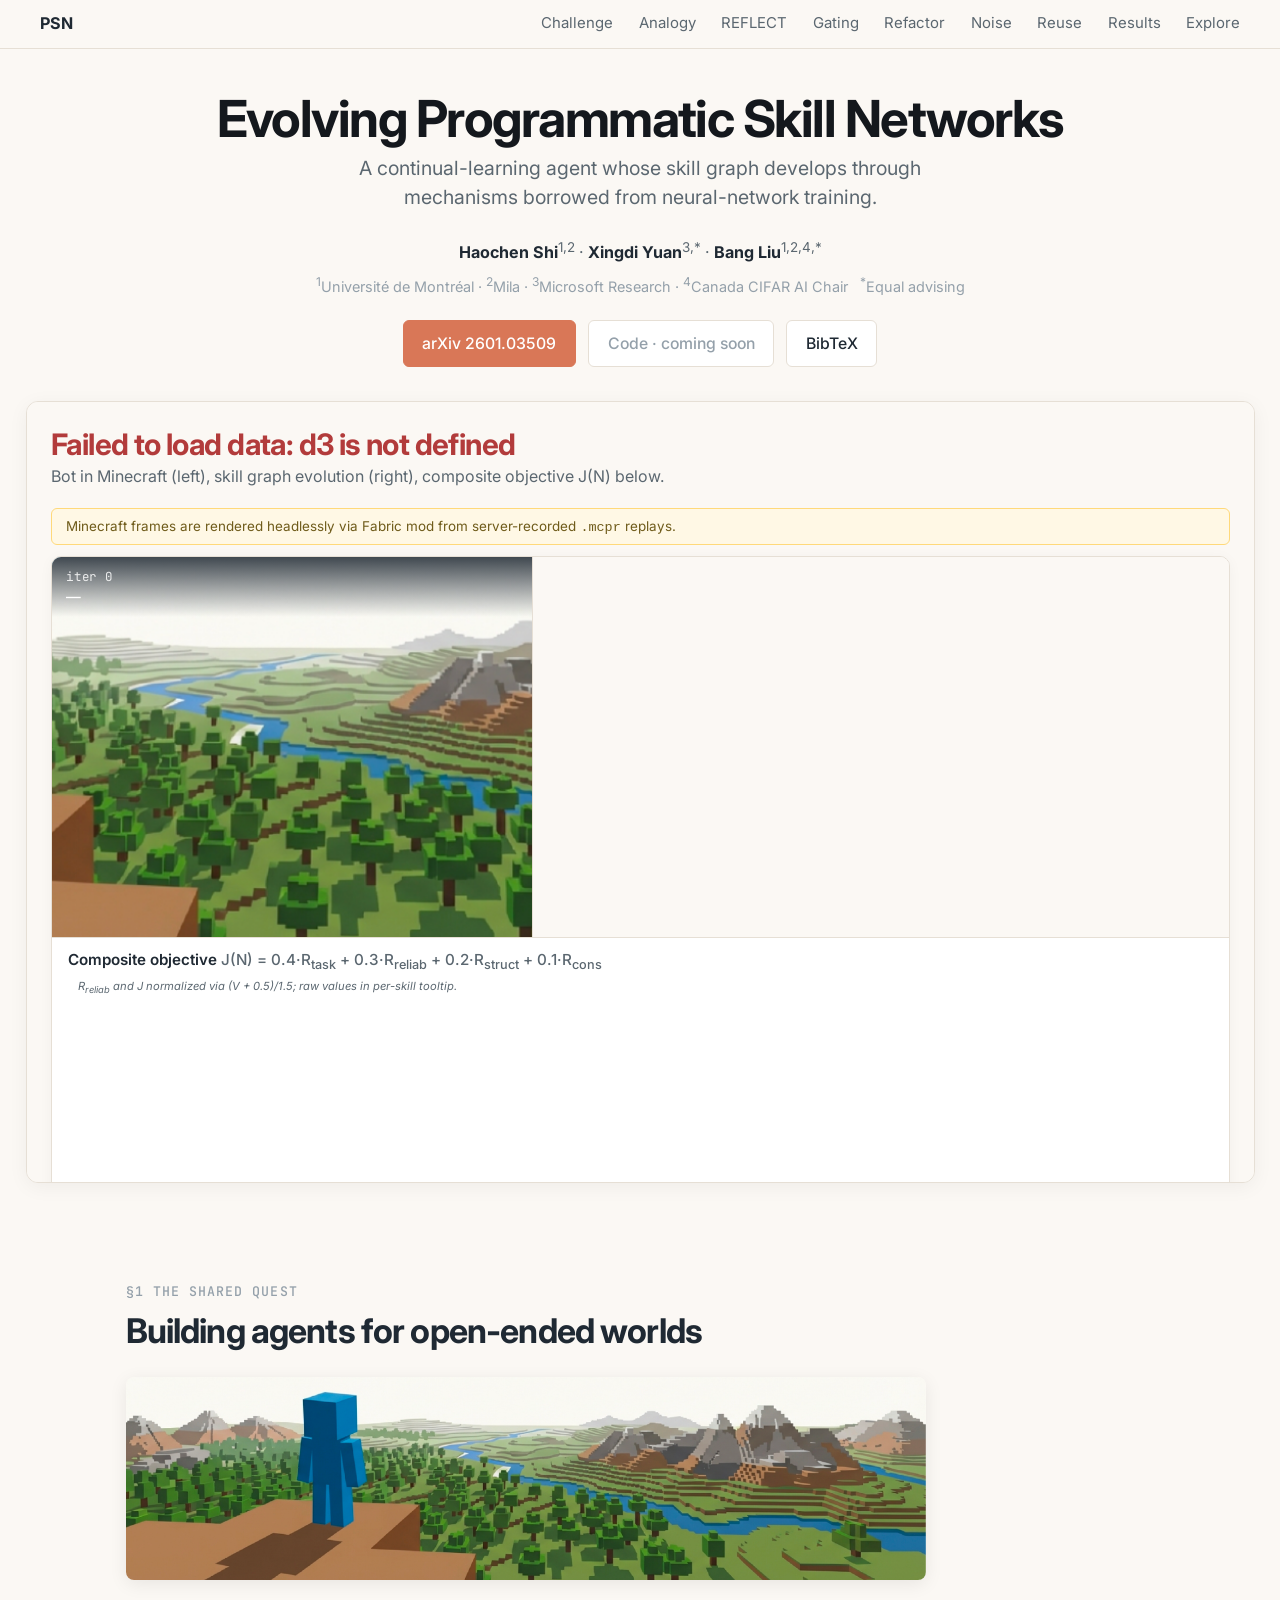
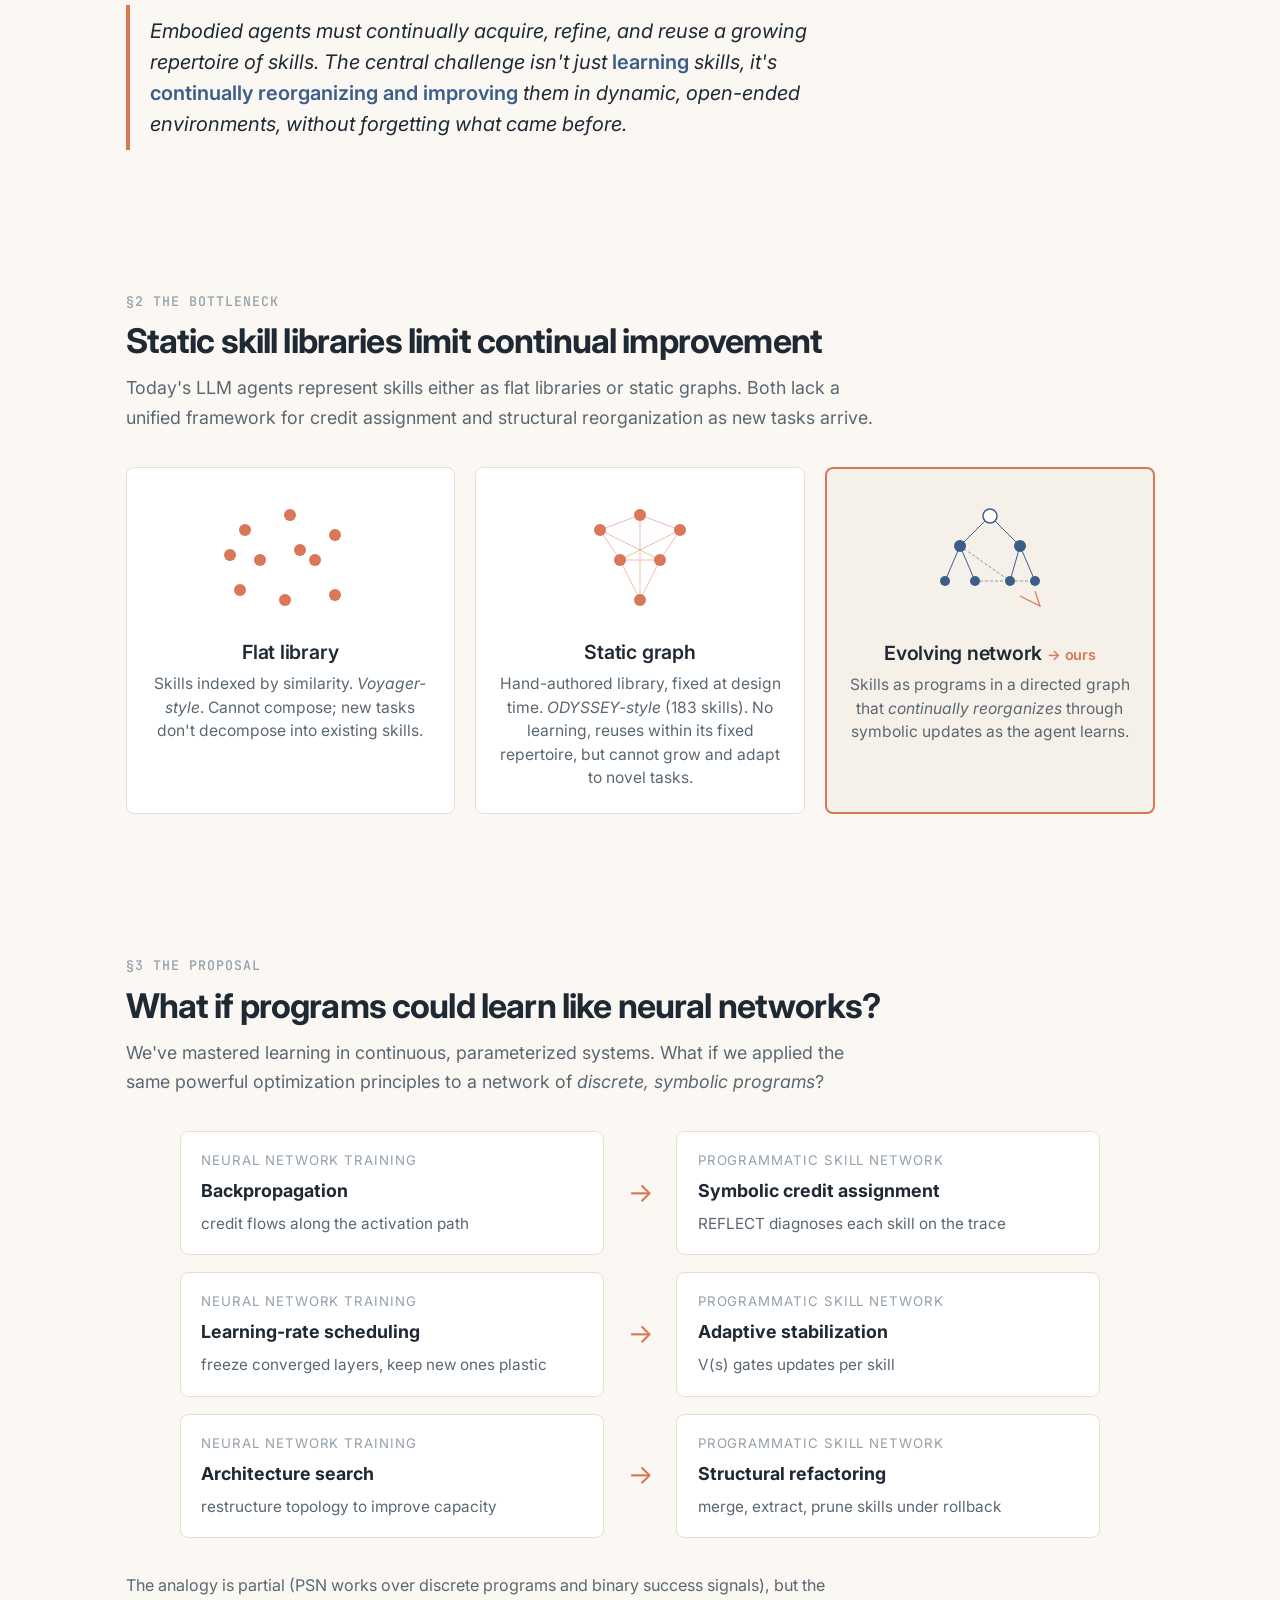
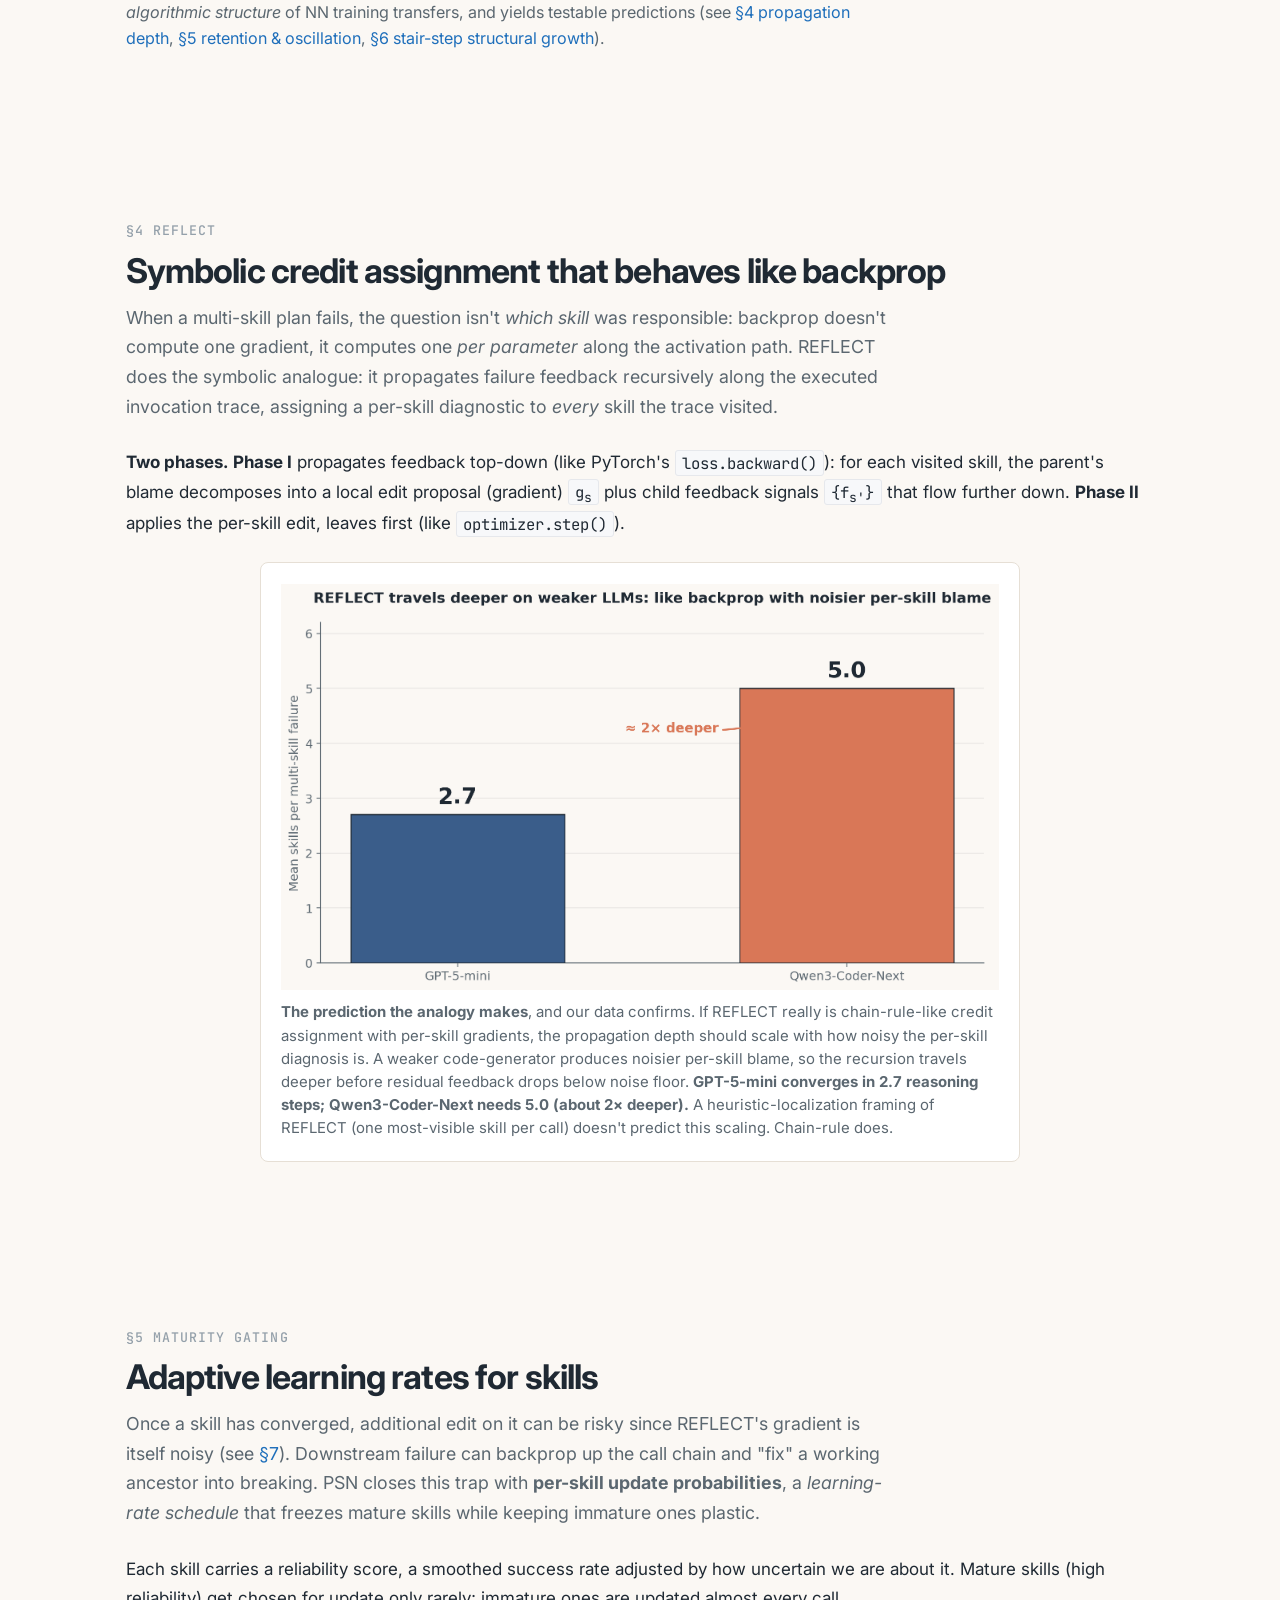
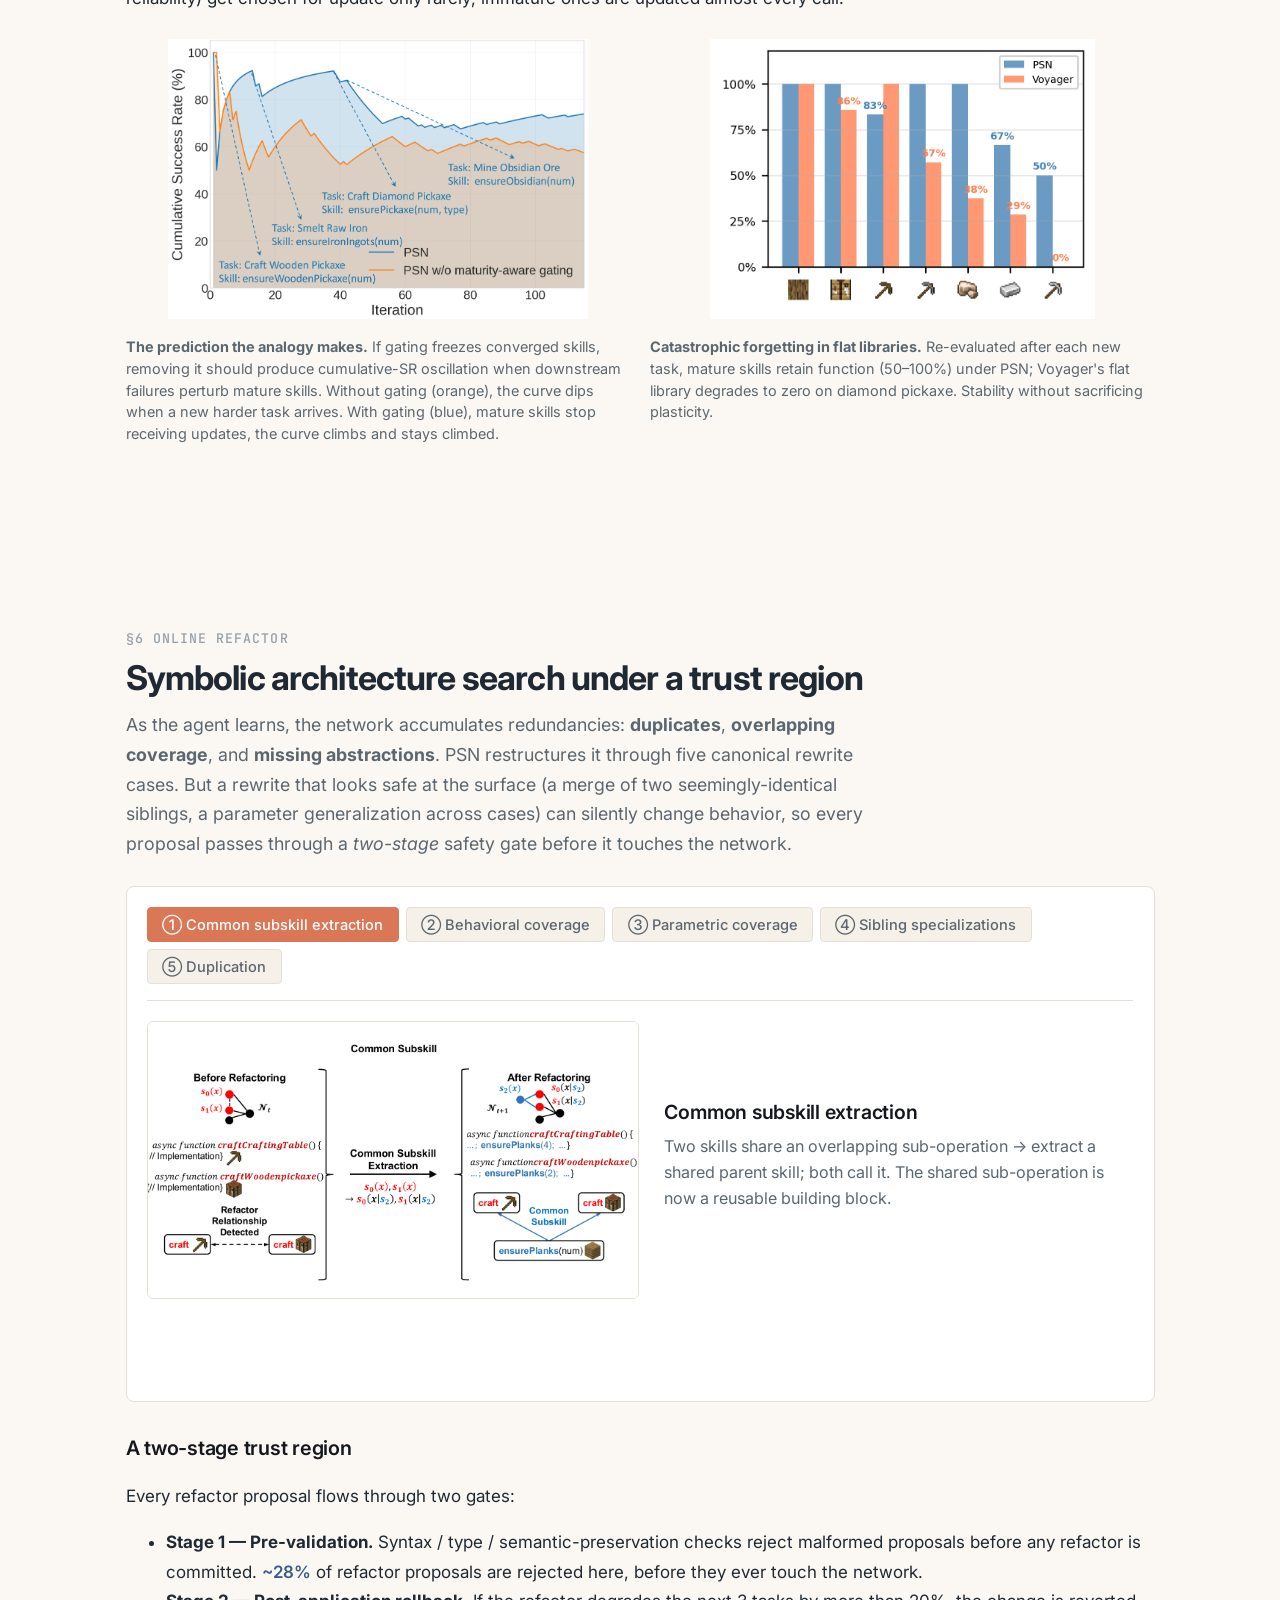
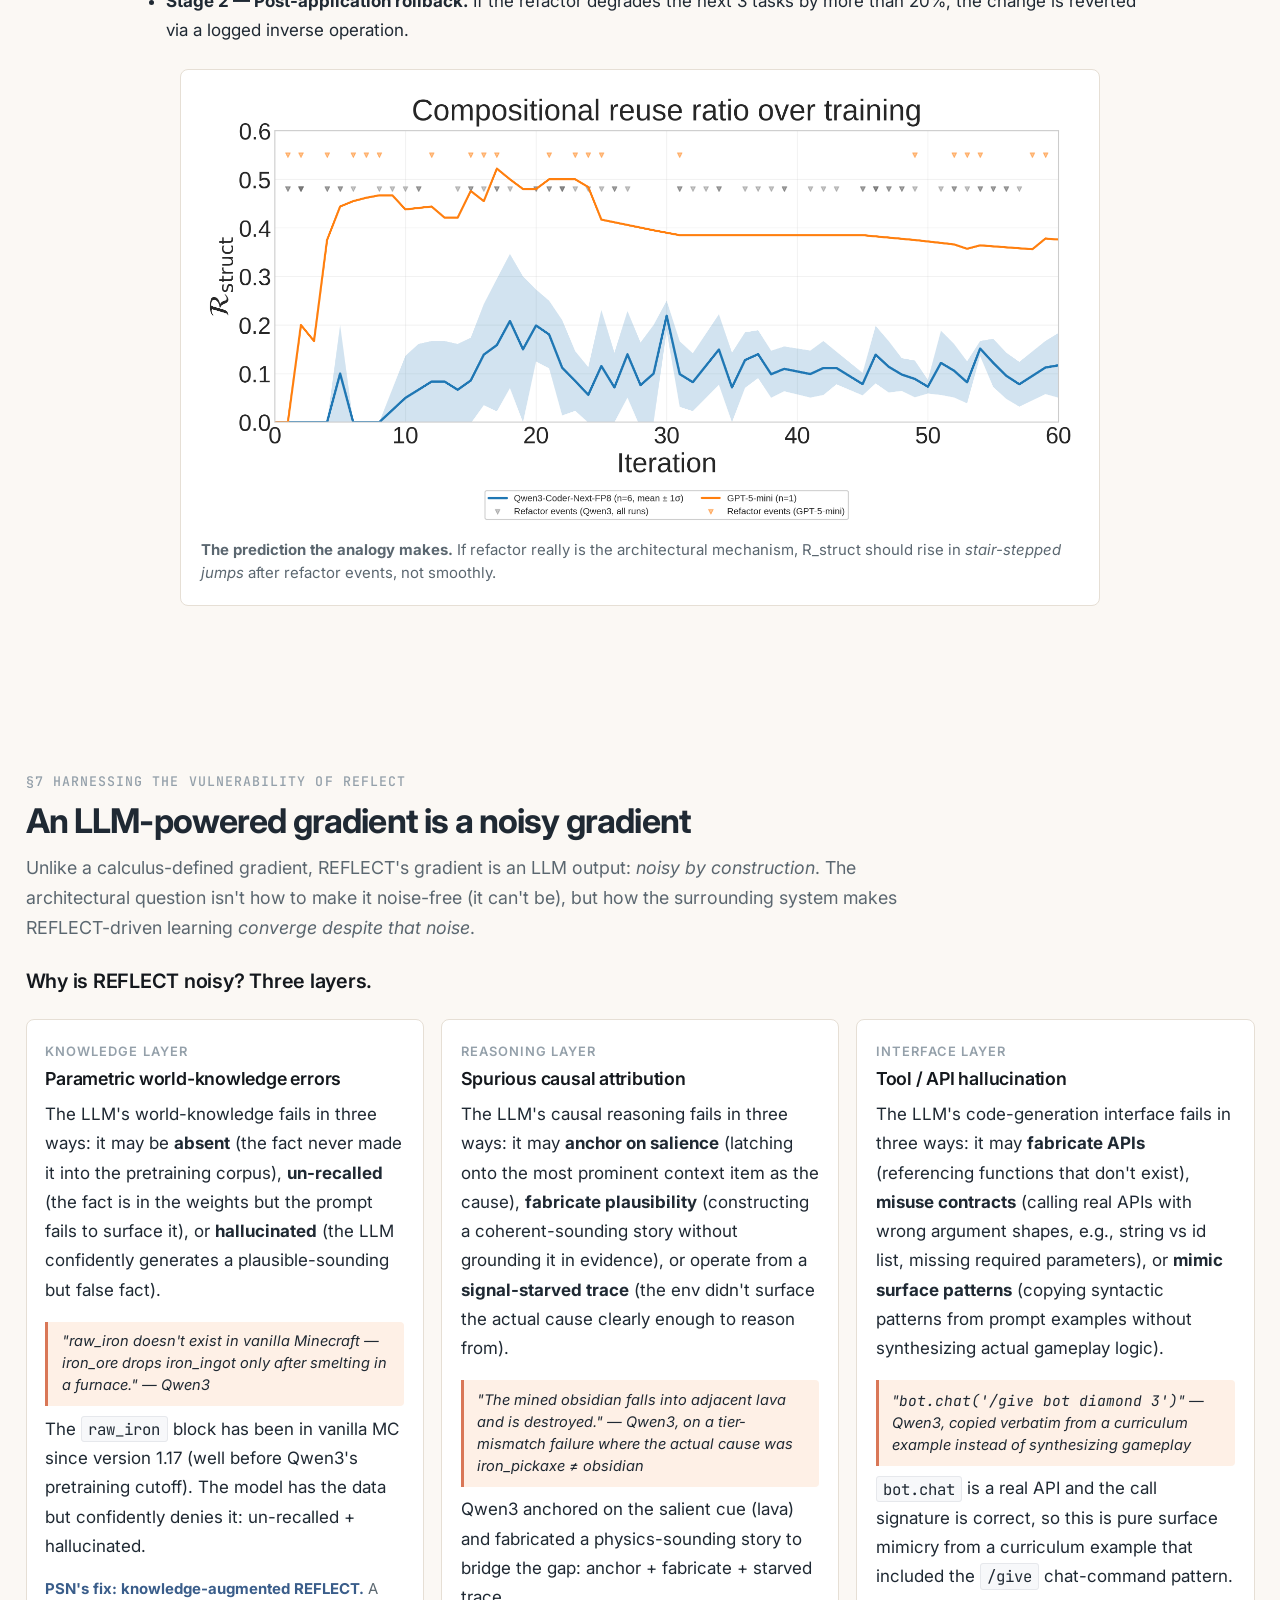
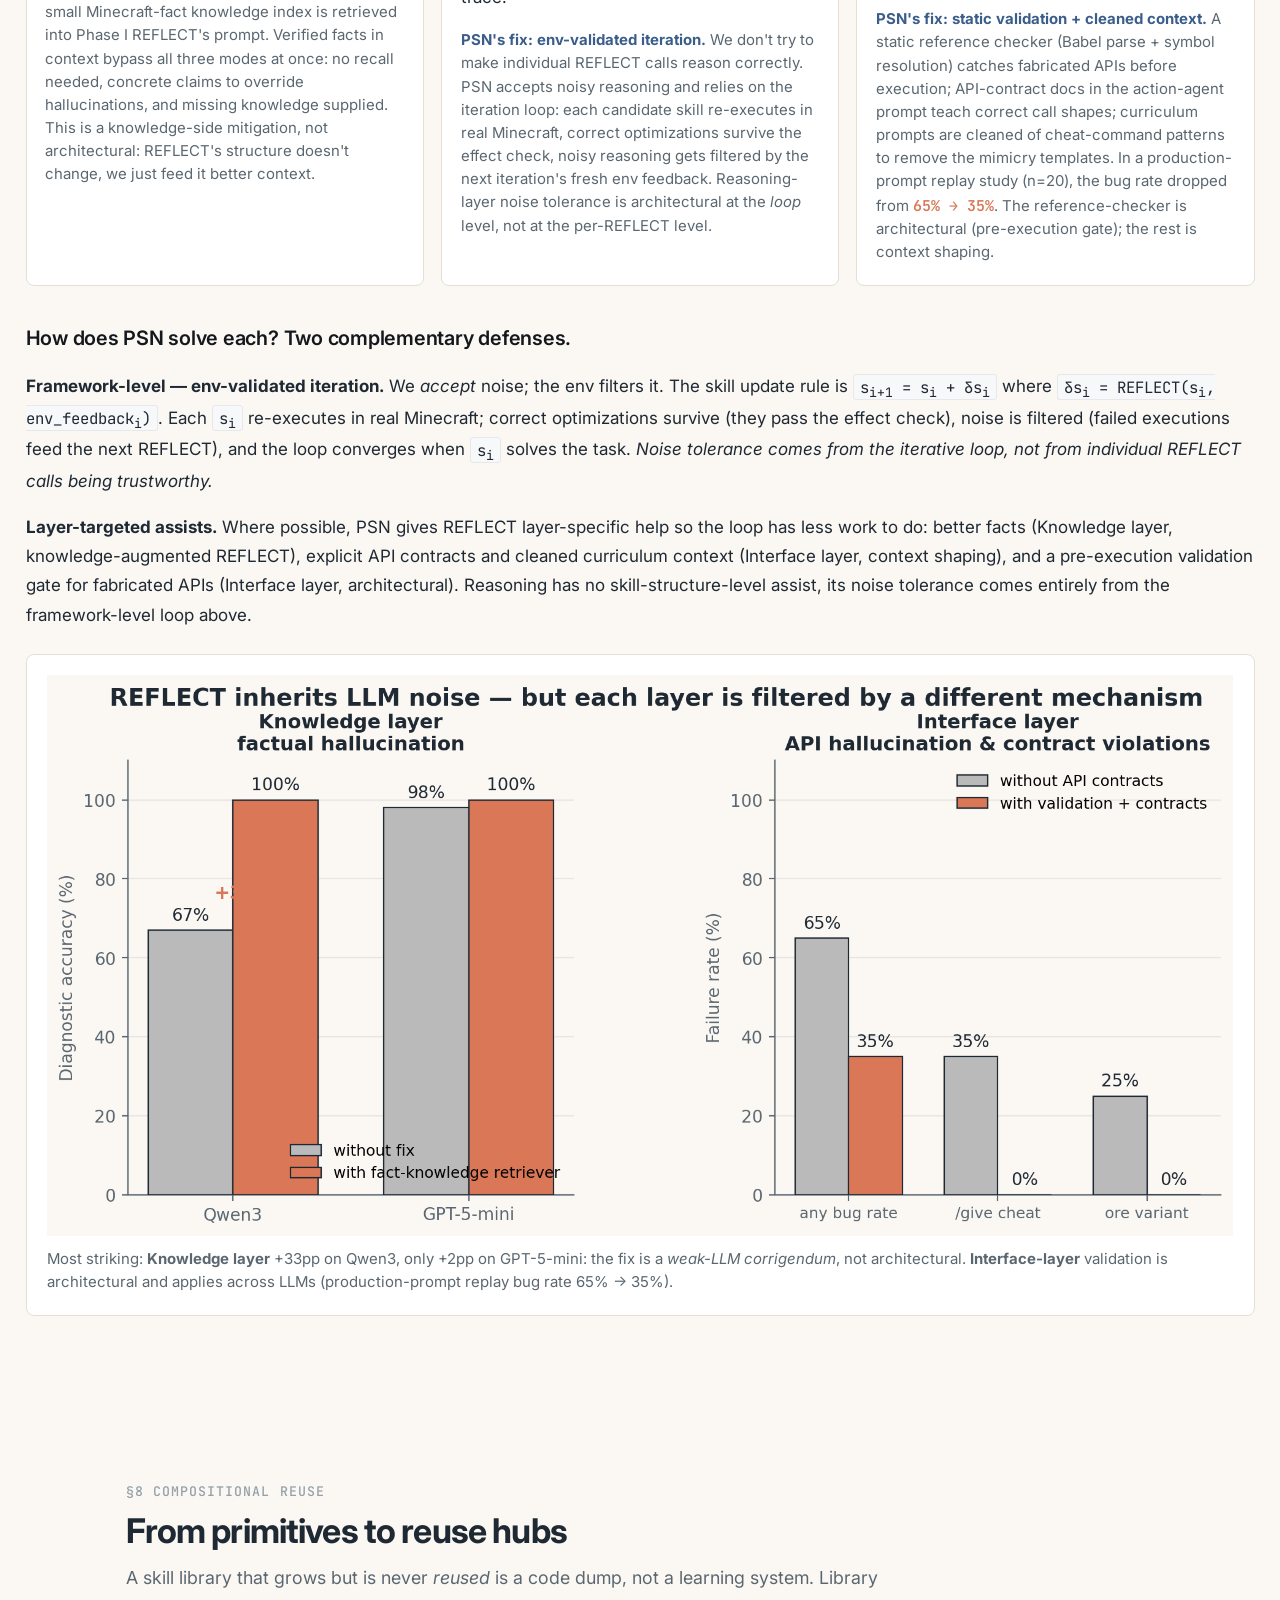
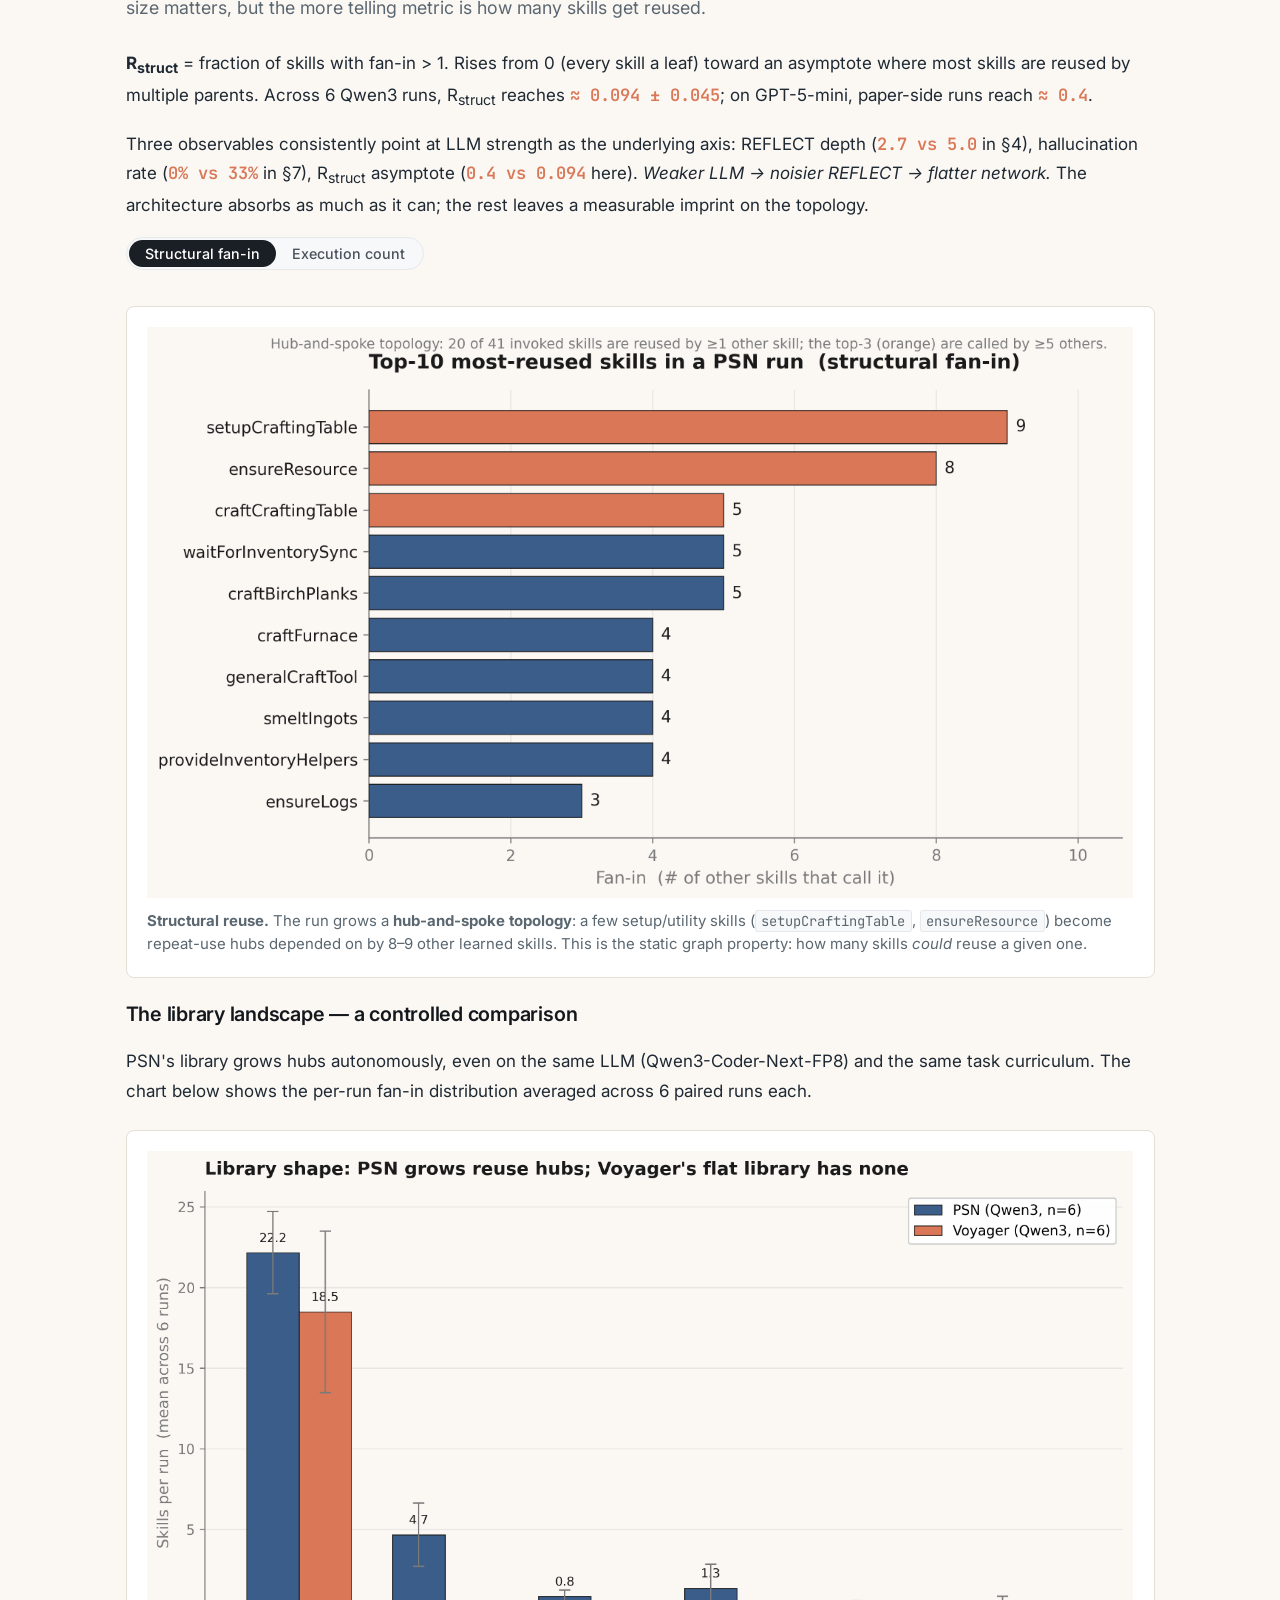
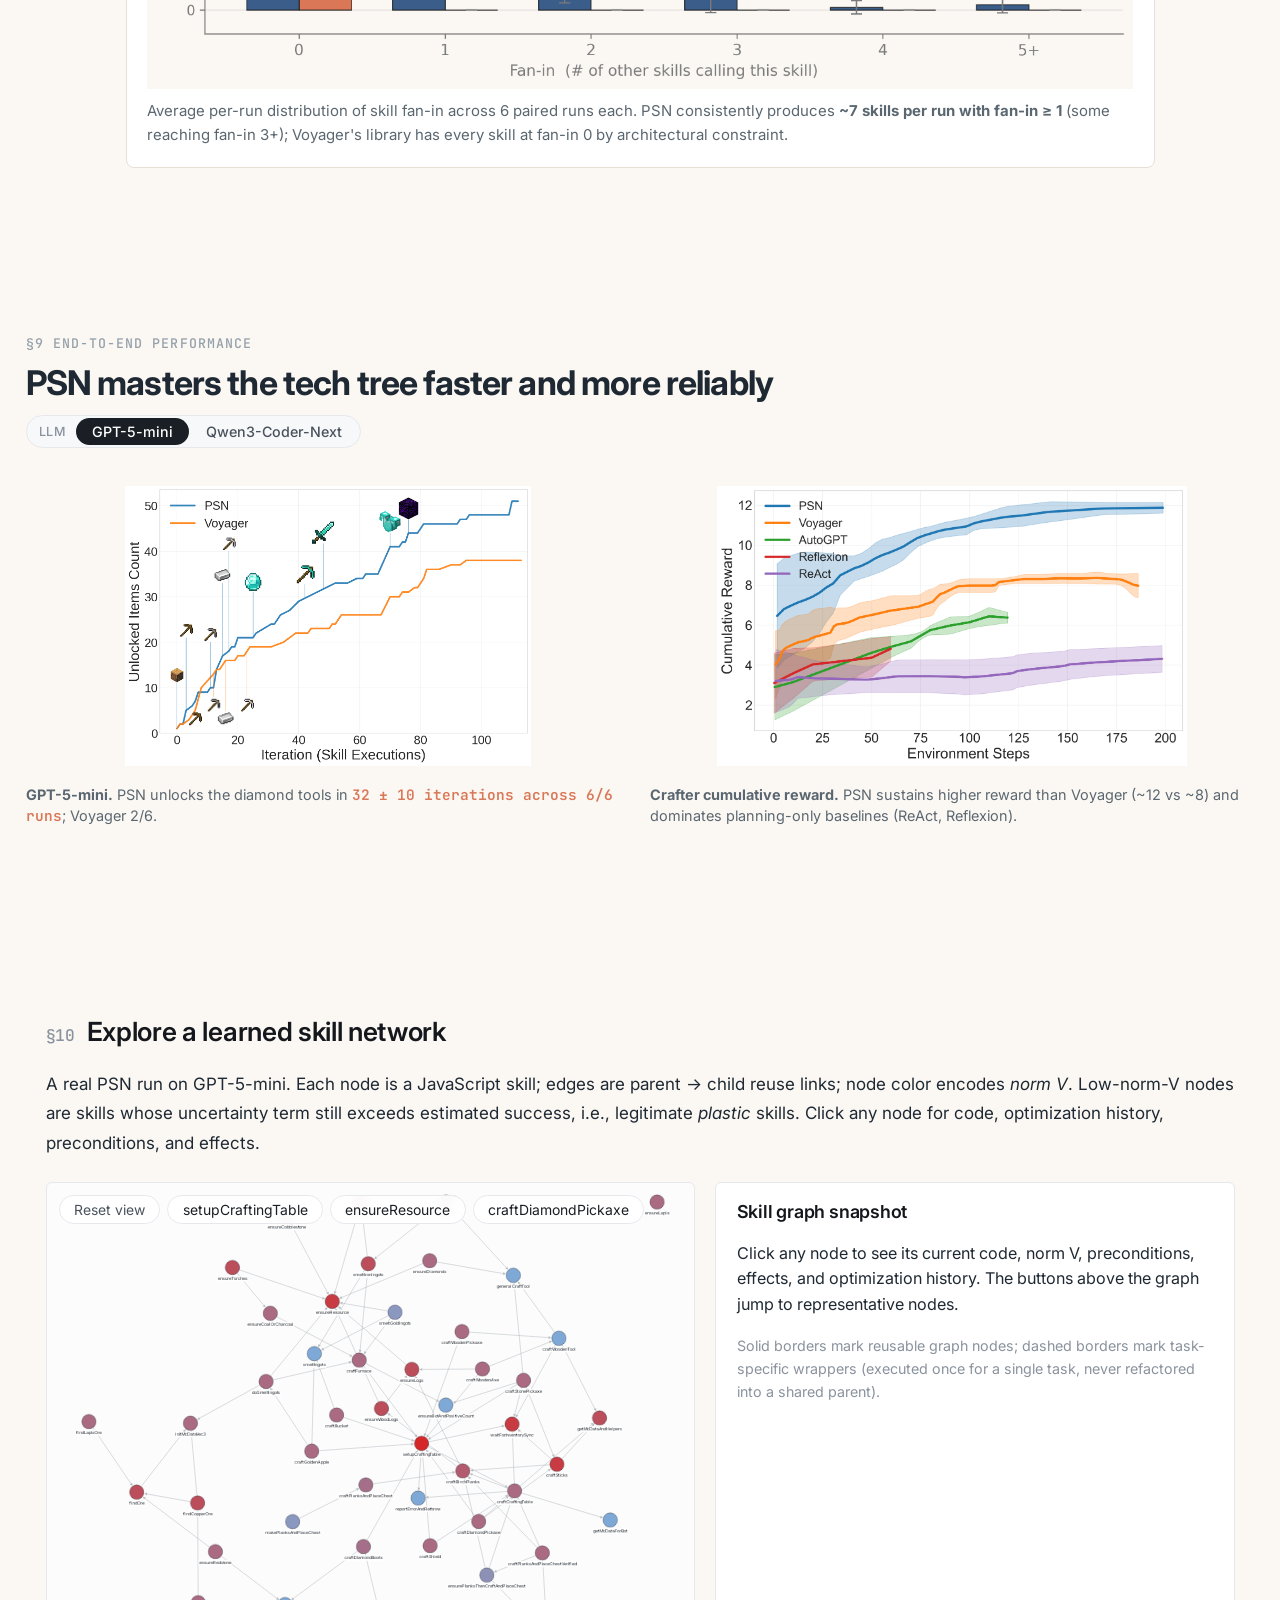
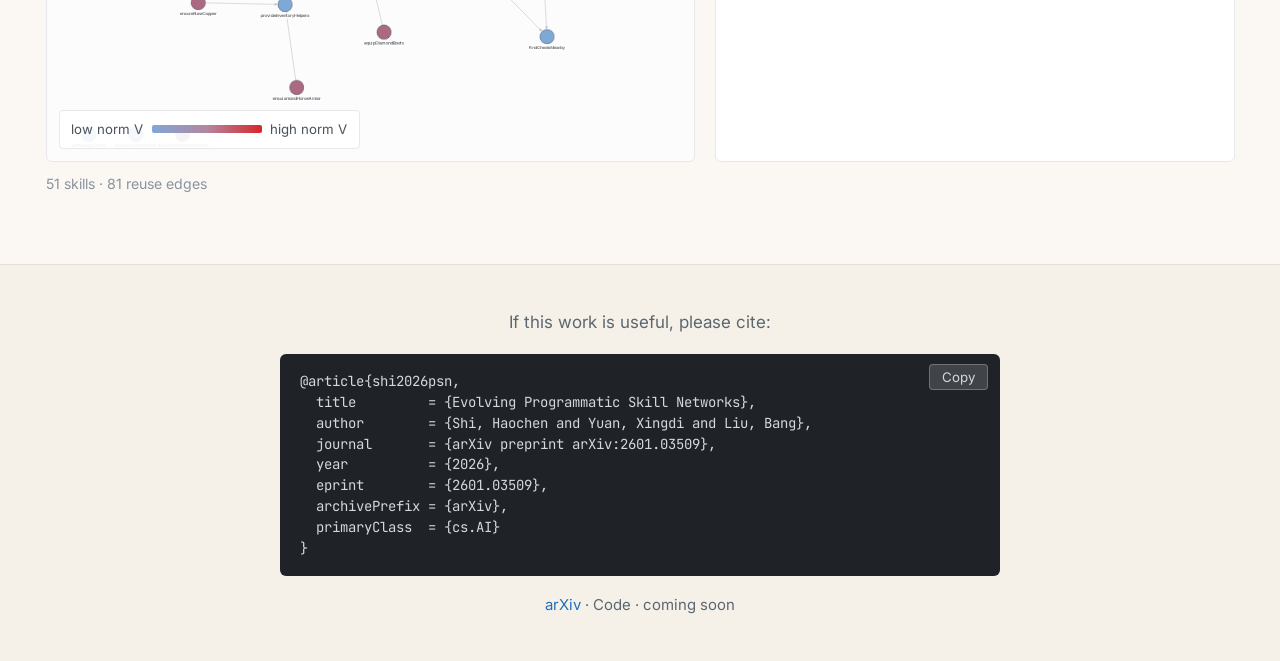
==== index.html @ af758a1c "Initial publish: PSN project page One-page static site for *Evolving Programmatic Skill Networks* wi" ====
<!DOCTYPE html>
<html lang="en">
<head>
  <meta charset="UTF-8" />
  <meta name="viewport" content="width=device-width, initial-scale=1.0" />
  <title>Evolving Programmatic Skill Networks</title>
  <meta name="description" content="A continual-learning agent whose skill graph develops by mechanisms borrowed from neural-network training: symbolic credit assignment, adaptive learning rates for skills, and structural refactoring under a trust region." />
  <meta property="og:title" content="Evolving Programmatic Skill Networks" />
  <meta property="og:description" content="What if programs could learn like neural networks? Symbolic credit assignment, adaptive stabilization, structural refactoring." />

  <link rel="preconnect" href="https://fonts.googleapis.com" />
  <link rel="preconnect" href="https://fonts.gstatic.com" crossorigin />
  <link href="https://fonts.googleapis.com/css2?family=Inter:wght@400;500;600;700&family=JetBrains+Mono:wght@400;500&family=Source+Serif+Pro:ital,wght@1,400;1,500&display=swap" rel="stylesheet" />

  <link rel="stylesheet" href="static/css/project.css" />
  <link rel="stylesheet" href="static/css/project_v3.css" />
  <link rel="stylesheet" href="static/css/highlight-github.min.css" />
</head>
<body>

  <!-- ========== Top nav ========== -->
  <nav class="v3-nav">
    <div class="v3-nav-inner">
      <span class="brand">PSN</span>
      <a href="#challenge">Challenge</a>
      <a href="#analogy">Analogy</a>
      <a href="#reflect">REFLECT</a>
      <a href="#gating">Gating</a>
      <a href="#refactor">Refactor</a>
      <a href="#noise">Noise</a>
      <a href="#reuse">Reuse</a>
      <a href="#performance">Results</a>
      <a href="#explore">Explore</a>
    </div>
  </nav>

  <!-- ============================================================== -->
  <!-- §0 HERO                                                         -->
  <!-- ============================================================== -->
  <section class="v3-hero">
    <h1>Evolving Programmatic Skill Networks</h1>
    <p class="tagline">
      A continual-learning agent whose skill graph develops through mechanisms
      borrowed from neural-network training.
    </p>
    <p class="authors">
      <strong>Haochen Shi</strong><sup>1,2</sup> &middot;
      <strong>Xingdi Yuan</strong><sup>3,*</sup> &middot;
      <strong>Bang Liu</strong><sup>1,2,4,*</sup>
    </p>
    <p class="affiliations">
      <sup>1</sup>Université de Montréal &middot;
      <sup>2</sup>Mila &middot;
      <sup>3</sup>Microsoft Research &middot;
      <sup>4</sup>Canada CIFAR AI Chair &nbsp;
      <sup>*</sup>Equal advising
    </p>
    <div class="v3-hero-buttons">
      <a class="v3-btn is-primary" href="https://arxiv.org/abs/2601.03509" target="_blank" rel="noopener">arXiv 2601.03509</a>
      <span class="v3-btn is-disabled">Code · coming soon</span>
      <a class="v3-btn" href="#bibtex">BibTeX</a>
    </div>
    <div class="v3-hero-frame">
      <iframe src="hero_preview_v2.html" title="3-panel synced hero — Minecraft frame, skill graph, and J(N) objective curves over training iterations" height="780" loading="lazy"></iframe>
    </div>
  </section>


  <!-- ============================================================== -->
  <!-- §1 SHARED QUEST                                                 -->
  <!-- ============================================================== -->
  <section class="v3-section v3-shared-quest" id="quest">
    <span class="eyebrow">§1 The shared quest</span>
    <h2>Building agents for open-ended worlds</h2>
    <div class="quest-img-wrap">
      <img src="static/images/quest/shared_quest.png" alt="Open-ended Minecraft world — the agent's playground." />
    </div>
    <blockquote>
      Embodied agents must continually acquire, refine, and reuse a growing
      repertoire of skills. The central challenge isn't just <em>learning</em>
      skills, it's <em>continually reorganizing and improving</em> them in
      dynamic, open-ended environments, without forgetting what came before.
    </blockquote>
  </section>


  <!-- ============================================================== -->
  <!-- §2 BOTTLENECK                                                   -->
  <!-- ============================================================== -->
  <section class="v3-section" id="challenge">
    <span class="eyebrow">§2 The bottleneck</span>
    <h2>Static skill libraries limit continual improvement</h2>
    <p class="lead">
      Today's LLM agents represent skills either as flat libraries or static
      graphs. Both lack a unified framework for credit assignment and
      structural reorganization as new tasks arrive.
    </p>

    <div class="v3-taxonomy-3up">
      <div class="v3-taxonomy-card">
        <div class="icon-wrap">
          <svg viewBox="0 0 160 130" xmlns="http://www.w3.org/2000/svg">
            <!-- Flat library: scattered orange dots, no edges -->
            <g fill="#d97757">
              <circle cx="35" cy="35" r="6"/>
              <circle cx="80" cy="20" r="6"/>
              <circle cx="125" cy="40" r="6"/>
              <circle cx="50" cy="65" r="6"/>
              <circle cx="105" cy="65" r="6"/>
              <circle cx="30" cy="95" r="6"/>
              <circle cx="75" cy="105" r="6"/>
              <circle cx="125" cy="100" r="6"/>
              <circle cx="90" cy="55" r="6"/>
              <circle cx="20" cy="60" r="6"/>
            </g>
          </svg>
        </div>
        <h3>Flat library</h3>
        <p>Skills indexed by similarity. <em>Voyager-style</em>. Cannot compose; new tasks don't decompose into existing skills.</p>
      </div>
      <div class="v3-taxonomy-card">
        <div class="icon-wrap">
          <svg viewBox="0 0 160 130" xmlns="http://www.w3.org/2000/svg">
            <!-- Static graph: dense connections, fixed -->
            <g stroke="#d97757" stroke-width="0.8" stroke-opacity="0.6" fill="none">
              <line x1="40" y1="35" x2="80" y2="20"/>
              <line x1="80" y1="20" x2="120" y2="35"/>
              <line x1="40" y1="35" x2="60" y2="65"/>
              <line x1="120" y1="35" x2="100" y2="65"/>
              <line x1="60" y1="65" x2="100" y2="65"/>
              <line x1="60" y1="65" x2="80" y2="105"/>
              <line x1="100" y1="65" x2="80" y2="105"/>
              <line x1="40" y1="35" x2="100" y2="65"/>
              <line x1="120" y1="35" x2="60" y2="65"/>
              <line x1="80" y1="20" x2="80" y2="105"/>
            </g>
            <g fill="#d97757">
              <circle cx="40" cy="35" r="6"/>
              <circle cx="80" cy="20" r="6"/>
              <circle cx="120" cy="35" r="6"/>
              <circle cx="60" cy="65" r="6"/>
              <circle cx="100" cy="65" r="6"/>
              <circle cx="80" cy="105" r="6"/>
            </g>
          </svg>
        </div>
        <h3>Static graph</h3>
        <p>Hand-authored library, fixed at design time. <em>ODYSSEY-style</em> (183 skills). No learning, reuses within its fixed repertoire, but cannot grow and adapt to novel tasks.</p>
      </div>
      <div class="v3-taxonomy-card is-ours">
        <div class="icon-wrap">
          <svg viewBox="0 0 160 130" xmlns="http://www.w3.org/2000/svg">
            <!-- Evolving network: growing tree with arrows -->
            <g stroke="#3a5d8a" stroke-width="1.0" fill="none">
              <line x1="80" y1="20" x2="50" y2="50"/>
              <line x1="80" y1="20" x2="110" y2="50"/>
              <line x1="50" y1="50" x2="35" y2="85"/>
              <line x1="50" y1="50" x2="65" y2="85"/>
              <line x1="110" y1="50" x2="100" y2="85"/>
              <line x1="110" y1="50" x2="125" y2="85"/>
              <!-- skip edges -->
              <line x1="50" y1="50" x2="100" y2="85" stroke-dasharray="3 2" stroke-opacity="0.6"/>
              <line x1="65" y1="85" x2="125" y2="85" stroke-dasharray="3 2" stroke-opacity="0.6"/>
              <!-- growth arrow -->
              <path d="M 110 100 L 130 110 L 125 95 M 110 100 L 130 110" stroke="#d97757" stroke-width="1.2" fill="none" />
            </g>
            <g fill="#3a5d8a">
              <circle cx="80" cy="20" r="7" stroke="#3a5d8a" stroke-width="1.5" fill="white"/>
              <circle cx="50" cy="50" r="6"/>
              <circle cx="110" cy="50" r="6"/>
              <circle cx="35" cy="85" r="5"/>
              <circle cx="65" cy="85" r="5"/>
              <circle cx="100" cy="85" r="5"/>
              <circle cx="125" cy="85" r="5"/>
            </g>
          </svg>
        </div>
        <h3>Evolving network <span style="color: var(--v3-orange); font-size: 0.85rem;">→ ours</span></h3>
        <p>Skills as programs in a directed graph that <em>continually reorganizes</em> through symbolic updates as the agent learns.</p>
      </div>
    </div>
  </section>


  <!-- ============================================================== -->
  <!-- §3 ANALOGY PROPOSAL                                             -->
  <!-- ============================================================== -->
  <section class="v3-section" id="analogy">
    <span class="eyebrow">§3 The proposal</span>
    <h2>What if programs could learn like neural networks?</h2>
    <p class="lead">
      We've mastered learning in continuous, parameterized systems.
      What if we applied the same powerful optimization principles to a
      network of <em>discrete, symbolic programs</em>?
    </p>

    <div class="v3-analogy-arrows">
      <div class="arr-cell">
        <div class="role">Neural network training</div>
        <strong>Backpropagation</strong>
        <p style="margin: 0.25rem 0 0; color: var(--v3-muted); font-size: 0.9rem;">credit flows along the activation path</p>
      </div>
      <div class="arr-arrow">→</div>
      <div class="arr-cell">
        <div class="role">Programmatic skill network</div>
        <strong>Symbolic credit assignment</strong>
        <p style="margin: 0.25rem 0 0; color: var(--v3-muted); font-size: 0.9rem;">REFLECT diagnoses each skill on the trace</p>
      </div>

      <div class="arr-cell">
        <div class="role">Neural network training</div>
        <strong>Learning-rate scheduling</strong>
        <p style="margin: 0.25rem 0 0; color: var(--v3-muted); font-size: 0.9rem;">freeze converged layers, keep new ones plastic</p>
      </div>
      <div class="arr-arrow">→</div>
      <div class="arr-cell">
        <div class="role">Programmatic skill network</div>
        <strong>Adaptive stabilization</strong>
        <p style="margin: 0.25rem 0 0; color: var(--v3-muted); font-size: 0.9rem;">V(s) gates updates per skill</p>
      </div>

      <div class="arr-cell">
        <div class="role">Neural network training</div>
        <strong>Architecture search</strong>
        <p style="margin: 0.25rem 0 0; color: var(--v3-muted); font-size: 0.9rem;">restructure topology to improve capacity</p>
      </div>
      <div class="arr-arrow">→</div>
      <div class="arr-cell">
        <div class="role">Programmatic skill network</div>
        <strong>Structural refactoring</strong>
        <p style="margin: 0.25rem 0 0; color: var(--v3-muted); font-size: 0.9rem;">merge, extract, prune skills under rollback</p>
      </div>
    </div>

    <p class="lead" style="margin-top: 2rem; color: var(--v3-muted); font-size: 0.95rem;">
      The analogy is partial (PSN works over discrete programs and binary success signals), but the
      <em>algorithmic structure</em> of NN training transfers, and yields testable predictions
      (see <a href="#reflect">§4 propagation depth</a>,
      <a href="#gating">§5 retention &amp; oscillation</a>,
      <a href="#refactor">§6 stair-step structural growth</a>).
    </p>
  </section>



  <!-- ============================================================== -->
  <!-- §4 REFLECT — symbolic credit assignment                         -->
  <!-- ============================================================== -->
  <section class="v3-section" id="reflect">
    <span class="eyebrow">§4 REFLECT</span>
    <h2>Symbolic credit assignment that behaves like backprop</h2>
    <p class="lead">
      When a multi-skill plan fails, the question isn't <em>which skill</em> was responsible:
      backprop doesn't compute one gradient, it computes one <em>per parameter</em> along the
      activation path. REFLECT does the symbolic analogue: it propagates failure feedback
      recursively along the executed invocation trace, assigning a per-skill diagnostic to
      <em>every</em> skill the trace visited.
    </p>

    <p>
      <strong>Two phases.</strong> <strong>Phase I</strong> propagates feedback top-down
      (like PyTorch's <code>loss.backward()</code>): for each visited skill, the parent's blame
      decomposes into a local edit proposal (gradient) <code>g<sub>s</sub></code> plus
      child feedback signals <code>{f<sub>s'</sub>}</code> that flow further down.
      <strong>Phase II</strong> applies the per-skill edit, leaves first
      (like <code>optimizer.step()</code>).
    </p>

    <div class="v3-chart-frame is-narrow">
      <img src="static/images/charts/p_new1_reflect_depth.png" alt="REFLECT propagation depth: GPT-5-mini 2.7 vs Qwen3 5.0 mean skills per multi-skill failure." />
      <p class="caption">
        <strong>The prediction the analogy makes</strong>, and our data confirms.
        If REFLECT really is chain-rule-like credit assignment with per-skill gradients, the
        propagation depth should scale with how noisy the per-skill diagnosis is. A weaker
        code-generator produces noisier per-skill blame, so the recursion travels deeper before
        residual feedback drops below noise floor. <strong>GPT-5-mini converges in 2.7 reasoning
        steps; Qwen3-Coder-Next needs 5.0 (about 2&times; deeper).</strong> A
        heuristic-localization framing of REFLECT (one most-visible skill per call) doesn't
        predict this scaling. Chain-rule does.
      </p>
    </div>
  </section>


  <!-- ============================================================== -->
  <!-- §5 MATURITY GATING                                              -->
  <!-- ============================================================== -->
  <section class="v3-section" id="gating">
    <span class="eyebrow">§5 Maturity gating</span>
    <h2>Adaptive learning rates for skills</h2>
    <p class="lead">
      Once a skill has converged, additional edit on it can be risky since REFLECT's
      gradient is itself noisy (see <a href="#noise">§7</a>). Downstream failure can
      backprop up the call chain and "fix" a working ancestor into breaking. PSN closes
      this trap with <strong>per-skill update probabilities</strong>, a
      <em>learning-rate schedule</em> that freezes mature skills while keeping immature
      ones plastic.
    </p>

    <p>
      Each skill carries a reliability score, a smoothed success rate adjusted by how
      uncertain we are about it. Mature skills (high reliability) get chosen for update
      only rarely; immature ones are updated almost every call.
    </p>

    <div class="v3-perf-grid">
      <div class="v3-perf-figure">
        <img src="static/images/ablations/maturity_gating.png" alt="Cumulative success rate with vs without maturity gating: gating yields stable upward trajectory."/>
        <p class="caption">
          <strong>The prediction the analogy makes.</strong> If gating freezes converged skills,
          removing it should produce cumulative-SR oscillation when downstream failures perturb
          mature skills. Without gating (orange), the curve dips when a new harder task arrives.
          With gating (blue), mature skills stop receiving updates, the curve climbs and stays
          climbed.
        </p>
      </div>
      <div class="v3-perf-figure">
        <img src="static/images/ablations/skill_retention.png" alt="Skill retention rate by milestone: PSN preserves 50–100%; Voyager catastrophic forgetting to 0%."/>
        <p class="caption">
          <strong>Catastrophic forgetting in flat libraries.</strong> Re-evaluated after each
          new task, mature skills retain function (50–100%) under PSN; Voyager's flat library
          degrades to zero on diamond pickaxe. Stability without sacrificing plasticity.
        </p>
      </div>
    </div>
  </section>


  <!-- ============================================================== -->
  <!-- §6 ONLINE REFACTOR                                              -->
  <!-- ============================================================== -->
  <section class="v3-section" id="refactor">
    <span class="eyebrow">§6 Online refactor</span>
    <h2>Symbolic architecture search under a trust region</h2>
    <p class="lead">
      As the agent learns, the network accumulates redundancies: <strong>duplicates</strong>,
      <strong>overlapping coverage</strong>, and <strong>missing abstractions</strong>.
      PSN restructures it through five canonical rewrite cases. But a rewrite that looks
      safe at the surface (a merge of two seemingly-identical siblings, a parameter
      generalization across cases) can silently change behavior, so every proposal
      passes through a <em>two-stage</em> safety gate before it touches the network.
    </p>

    <div class="v3-carousel" id="refactor-carousel">
      <div class="v3-carousel-tabs">
        <button data-case="0" class="is-active">① Common subskill extraction</button>
        <button data-case="1">② Behavioral coverage</button>
        <button data-case="2">③ Parametric coverage</button>
        <button data-case="3">④ Sibling specializations</button>
        <button data-case="4">⑤ Duplication</button>
      </div>
      <div class="v3-carousel-stage">
        <div class="v3-carousel-panel is-active" data-case="0">
          <div class="case-figure"><img src="static/images/method/Common_Skill.png" alt="Common subskill extraction" /></div>
          <div class="case-text">
            <h4>Common subskill extraction</h4>
            <p>Two skills share an overlapping sub-operation → extract a shared parent skill; both call it. The shared sub-operation is now a reusable building block.</p>
          </div>
        </div>
        <div class="v3-carousel-panel" data-case="1">
          <div class="case-figure"><img src="static/images/method/Subgraph_Coverage.png" alt="Behavioral coverage" /></div>
          <div class="case-text">
            <h4>Behavioral coverage</h4>
            <p>A composite skill duplicates the logic of an existing subskill → rewire to call it. Duplicated blocks are replaced with calls to existing skills.</p>
          </div>
        </div>
        <div class="v3-carousel-panel" data-case="2">
          <div class="case-figure"><img src="static/images/method/Parametric_Coverage.png" alt="Parametric coverage" /></div>
          <div class="case-text">
            <h4>Parametric coverage</h4>
            <p>One skill is a strict specialization of another (e.g. <code>mineOakLogs(num)</code> ⊂ <code>mineLogs(OAK, num)</code>) → absorb into a parameterized parent.</p>
          </div>
        </div>
        <div class="v3-carousel-panel" data-case="3">
          <div class="case-figure"><img src="static/images/method/Sibling_Specializations.png" alt="Sibling specializations" /></div>
          <div class="case-text">
            <h4>Sibling specializations</h4>
            <p>Multiple sibling skills imply a missing abstraction → introduce a shared parent and rewrite each sibling as a thin wrapper.</p>
          </div>
        </div>
        <div class="v3-carousel-panel" data-case="4">
          <div class="case-figure"><img src="static/images/method/Duplication.png" alt="Duplication" /></div>
          <div class="case-text">
            <h4>Duplication</h4>
            <p>Two skills are functionally identical up to naming → canonical merge plus link rewire.</p>
          </div>
        </div>
      </div>
    </div>

    <h3 style="margin-top: 2rem;">A two-stage trust region</h3>
    <p>
      Every refactor proposal flows through two gates:
    </p>
    <ul>
      <li><strong>Stage 1 — Pre-validation.</strong> Syntax / type / semantic-preservation checks reject malformed proposals before any refactor is committed. <span class="v3-emph">~28%</span> of refactor proposals are rejected here, before they ever touch the network.</li>
      <li><strong>Stage 2 — Post-application rollback.</strong> If the refactor degrades the next 3 tasks by more than 20%, the change is reverted via a logged inverse operation.</li>
    </ul>

    <div class="v3-chart-frame v3-rstruct-frame">
      <img src="static/images/charts/r_struct_trajectory.png" alt="R_struct trajectory: GPT-5-mini v13 hero run jumps from 0 to 0.44 by iter 5 and peaks ~0.52 at iter 17; Qwen3 grows in stair-steps." />
      <p class="caption">
        <strong>The prediction the analogy makes.</strong> If refactor really is the architectural
        mechanism, R_struct should rise in <em>stair-stepped jumps</em> after refactor events, not
        smoothly.
      </p>
    </div>
  </section>



  <!-- ============================================================== -->
  <!-- §7 NOISE                                                        -->
  <!-- ============================================================== -->
  <section class="v3-section is-wide" id="noise">
    <span class="eyebrow">§7 Harnessing the vulnerability of REFLECT</span>
    <h2>An LLM-powered gradient is a noisy gradient</h2>
    <p class="lead">
      Unlike a calculus-defined gradient, REFLECT's gradient is an LLM output: <em>noisy
      by construction</em>. The architectural question isn't how to make it noise-free
      (it can't be), but how the surrounding system makes REFLECT-driven learning
      <em>converge despite that noise</em>.
    </p>

    <h3>Why is REFLECT noisy? Three layers.</h3>
    <div class="v3-noise-grid">
      <div class="v3-noise-card">
        <div class="layer-tag">Knowledge layer</div>
        <h4>Parametric world-knowledge errors</h4>
        <p>The LLM's world-knowledge fails in three ways: it may be <strong>absent</strong> (the fact never made it into the pretraining corpus), <strong>un-recalled</strong> (the fact is in the weights but the prompt fails to surface it), or <strong>hallucinated</strong> (the LLM confidently generates a plausible-sounding but false fact).</p>
        <div class="quote">"raw_iron doesn't exist in vanilla Minecraft — iron_ore drops iron_ingot only after smelting in a furnace." — Qwen3</div>
        <p>The <code>raw_iron</code> block has been in vanilla MC since version 1.17 (well before Qwen3's pretraining cutoff). The model has the data but confidently denies it: un-recalled + hallucinated.</p>
        <p class="fix"><strong>PSN's fix: knowledge-augmented REFLECT.</strong> A small Minecraft-fact knowledge index is retrieved into Phase I REFLECT's prompt. Verified facts in context bypass all three modes at once: no recall needed, concrete claims to override hallucinations, and missing knowledge supplied. This is a knowledge-side mitigation, not architectural: REFLECT's structure doesn't change, we just feed it better context.</p>
      </div>
      <div class="v3-noise-card">
        <div class="layer-tag">Reasoning layer</div>
        <h4>Spurious causal attribution</h4>
        <p>The LLM's causal reasoning fails in three ways: it may <strong>anchor on salience</strong> (latching onto the most prominent context item as the cause), <strong>fabricate plausibility</strong> (constructing a coherent-sounding story without grounding it in evidence), or operate from a <strong>signal-starved trace</strong> (the env didn't surface the actual cause clearly enough to reason from).</p>
        <div class="quote">"The mined obsidian falls into adjacent lava and is destroyed." — Qwen3, on a tier-mismatch failure where the actual cause was iron_pickaxe ≠ obsidian</div>
        <p>Qwen3 anchored on the salient cue (lava) and fabricated a physics-sounding story to bridge the gap: anchor + fabricate + starved trace.</p>
        <p class="fix"><strong>PSN's fix: env-validated iteration.</strong> We don't try to make individual REFLECT calls reason correctly. PSN accepts noisy reasoning and relies on the iteration loop: each candidate skill re-executes in real Minecraft, correct optimizations survive the effect check, noisy reasoning gets filtered by the next iteration's fresh env feedback. Reasoning-layer noise tolerance is architectural at the <em>loop</em> level, not at the per-REFLECT level.</p>
      </div>
      <div class="v3-noise-card">
        <div class="layer-tag">Interface layer</div>
        <h4>Tool / API hallucination</h4>
        <p>The LLM's code-generation interface fails in three ways: it may <strong>fabricate APIs</strong> (referencing functions that don't exist), <strong>misuse contracts</strong> (calling real APIs with wrong argument shapes, e.g., string vs id list, missing required parameters), or <strong>mimic surface patterns</strong> (copying syntactic patterns from prompt examples without synthesizing actual gameplay logic).</p>
        <div class="quote">"<code>bot.chat('/give bot diamond 3')</code>" — Qwen3, copied verbatim from a curriculum example instead of synthesizing gameplay</div>
        <p><code>bot.chat</code> is a real API and the call signature is correct, so this is pure surface mimicry from a curriculum example that included the <code>/give</code> chat-command pattern.</p>
        <p class="fix"><strong>PSN's fix: static validation + cleaned context.</strong> A static reference checker (Babel parse + symbol resolution) catches fabricated APIs before execution; API-contract docs in the action-agent prompt teach correct call shapes; curriculum prompts are cleaned of cheat-command patterns to remove the mimicry templates. In a production-prompt replay study (n=20), the bug rate dropped from <span class="v3-num">65% → 35%</span>. The reference-checker is architectural (pre-execution gate); the rest is context shaping.</p>
      </div>
    </div>

    <h3 style="margin-top: 2.4rem;">How does PSN solve each? Two complementary defenses.</h3>
    <p>
      <strong>Framework-level — env-validated iteration.</strong> We <em>accept</em> noise; the
      env filters it. The skill update rule is <code>s<sub>i+1</sub> = s<sub>i</sub> + δs<sub>i</sub></code>
      where <code>δs<sub>i</sub> = REFLECT(s<sub>i</sub>, env_feedback<sub>i</sub>)</code>. Each
      <code>s<sub>i</sub></code> re-executes in real Minecraft; correct optimizations survive
      (they pass the effect check), noise is filtered (failed executions feed the next REFLECT),
      and the loop converges when <code>s<sub>i</sub></code> solves the task. <em>Noise tolerance
      comes from the iterative loop, not from individual REFLECT calls being trustworthy.</em>
    </p>
    <p>
      <strong>Layer-targeted assists.</strong> Where possible, PSN gives REFLECT layer-specific
      help so the loop has less work to do: better facts (Knowledge layer, knowledge-augmented
      REFLECT), explicit API contracts and cleaned curriculum context (Interface layer, context
      shaping), and a pre-execution validation gate for fabricated APIs (Interface layer,
      architectural). Reasoning has no skill-structure-level assist, its noise tolerance comes
      entirely from the framework-level loop above.
    </p>

    <div class="v3-chart-frame">
      <img src="static/images/charts/noise_layers_with_without.png" alt="Per-noise-layer diagnostic accuracy with and without PSN's mechanism, broken down by LLM." />
      <p class="caption">
        Most striking: <strong>Knowledge layer</strong> +33pp on Qwen3, only +2pp on
        GPT-5-mini: the fix is a <em>weak-LLM corrigendum</em>, not architectural.
        <strong>Interface-layer</strong> validation is architectural and applies across LLMs
        (production-prompt replay bug rate 65% → 35%).
      </p>
    </div>
  </section>


  <!-- ============================================================== -->
  <!-- §8 R_struct — Compositional reuse                              -->
  <!-- ============================================================== -->
  <section class="v3-section" id="reuse">
    <span class="eyebrow">§8 Compositional reuse</span>
    <h2>From primitives to reuse hubs</h2>
    <p class="lead">
      A skill library that grows but is never <em>reused</em> is a code dump, not a learning
      system. Library size matters, but the more telling metric is how many skills get reused.
    </p>
    <p>
      <strong>R<sub>struct</sub></strong> = fraction of skills with fan-in &gt; 1. Rises from 0
      (every skill a leaf) toward an asymptote where most skills are reused by multiple
      parents. Across 6 Qwen3 runs, R<sub>struct</sub> reaches <span class="v3-num">≈ 0.094 ± 0.045</span>;
      on GPT-5-mini, paper-side runs reach <span class="v3-num">≈ 0.4</span>.
    </p>
    <p>
      Three observables consistently point at LLM strength as the underlying axis:
      REFLECT depth (<span class="v3-num">2.7 vs 5.0</span> in §4), hallucination rate
      (<span class="v3-num">0% vs 33%</span> in §7), R<sub>struct</sub> asymptote
      (<span class="v3-num">0.4 vs 0.094</span> here). <em>Weaker LLM → noisier REFLECT →
      flatter network.</em> The architecture absorbs as much as it can; the rest leaves
      a measurable imprint on the topology.
    </p>

    <div class="chart-toggle" data-toggle-group="reuse-top10">
      <button data-target="struct" class="is-active">Structural fan-in</button>
      <button data-target="exec">Execution count</button>
    </div>

    <div class="chart-variants" data-variants="reuse-top10">
      <div class="chart-variant is-active" data-variant="struct">
        <div class="v3-chart-frame">
          <img src="static/images/charts/v13_hero_top_reused.png" alt="Top-10 most-reused skills by structural fan-in: setupCraftingTable (9), ensureResource (8), waitForInventorySync (5), craftBirchPlanks (5), craftCraftingTable (5), generalCraftTool (4), craftFurnace (4), smeltIngots (4), provideInventoryHelpers (4), getMcDataAndHelpers (3)." />
          <p class="caption">
            <strong>Structural reuse.</strong> The run grows a <strong>hub-and-spoke
            topology</strong>: a few setup/utility skills (<code>setupCraftingTable</code>,
            <code>ensureResource</code>) become repeat-use hubs depended on by 8–9 other learned
            skills. This is the static graph property: how many skills <em>could</em> reuse a
            given one.
          </p>
        </div>
      </div>
      <div class="chart-variant" data-variant="exec">
        <div class="v3-chart-frame">
          <img src="static/images/charts/v13_hero_top_executed.png" alt="Top-10 most-reused skills by execution count during the run." />
          <p class="caption">
            <strong>Execution reuse.</strong> How often each skill was actually invoked during
            the run. Structural reuse and execution reuse don't perfectly align: some
            high-fan-in skills are rarely called; some are heavily called even with modest
            fan-in. Both views matter: the first is architectural reusability, the second is
            operational reuse.
          </p>
        </div>
      </div>
    </div>

    <h3>The library landscape — a controlled comparison</h3>
    <p>
      PSN's library grows hubs autonomously, even on the same LLM
      (Qwen3-Coder-Next-FP8) and the same task curriculum. The chart below shows the
      per-run fan-in distribution averaged across 6 paired runs each.
    </p>

    <div class="v3-chart-frame">
      <img src="static/images/charts/fan_in_distribution_comparison.png" alt="Fan-in distribution PSN-Qwen3-6runs vs Voyager-Qwen3-6runs: PSN has mass at fan-in≥1; Voyager has all mass at fan-in=0." />
      <p class="caption">
        Average per-run distribution of skill fan-in across 6 paired runs each. PSN
        consistently produces <strong>~7 skills per run with fan-in ≥ 1</strong> (some reaching
        fan-in 3+); Voyager's library has every skill at fan-in 0 by architectural constraint.
      </p>
    </div>
  </section>


  <!-- ============================================================== -->
  <!-- §9 PERFORMANCE                                                 -->
  <!-- ============================================================== -->
  <section class="v3-section is-wide" id="performance">
    <span class="eyebrow">§9 End-to-end performance</span>
    <h2>PSN masters the tech tree faster and more reliably</h2>

    <div class="llm-toggle" data-toggle-group="techtree">
      <span class="label-prefix">LLM</span>
      <button data-target="g" class="is-active">GPT-5-mini</button>
      <button data-target="q">Qwen3-Coder-Next</button>
    </div>

    <div class="llm-variants" data-variants="techtree">
      <div class="llm-variant is-active" data-variant="g">
        <div class="v3-perf-grid">
          <div class="v3-perf-figure">
            <img src="static/images/results/gpt5mini/tech_tree.png" alt="Tech tree mastery on GPT-5-mini: PSN reaches diamond pickaxe in 32±10 iter; Voyager 2/6."/>
            <p class="caption">
              <strong>GPT-5-mini.</strong> PSN unlocks the diamond tools in
              <span class="v3-num">32 ± 10 iterations across 6/6 runs</span>;
              Voyager 2/6.
            </p>
          </div>
          <div class="v3-perf-figure">
            <img src="static/images/results/cumulative_reward.png" alt="Crafter cumulative reward across baselines."/>
            <p class="caption">
              <strong>Crafter cumulative reward.</strong> PSN sustains higher reward than
              Voyager (~12 vs ~8) and dominates planning-only baselines (ReAct, Reflexion).
            </p>
          </div>
        </div>
      </div>

      <div class="llm-variant" data-variant="q">
        <div class="v3-perf-grid">
          <div class="v3-perf-figure">
            <img src="static/images/results/qwen3/tech_tree.png" alt="Tech tree mastery on Qwen3-Coder-Next, 6 runs each method."/>
            <p class="caption">
              <strong>Qwen3-Coder-Next-FP8</strong> (3B active / 80B total MoE, 6×6 evaluation).
              PSN reaches the diamond tools in <span class="v3-num">44 ± 13 iterations
              across 6/6 runs</span>; Voyager 1/6.
            </p>
          </div>
          <div class="v3-perf-figure">
            <img src="static/images/ablations/skill_retention.png" alt="Skill retention rate by milestone, PSN vs Voyager." />
            <p class="caption">
              <strong>Skill retention.</strong> PSN preserves earlier skills near 100%; Voyager's
              flat library decays from 86% to 0% across the tech tree.
            </p>
          </div>
        </div>
      </div>
    </div>

  </section>


  <!-- ============================================================== -->
  <!-- §10 EXPLORE                                                     -->
  <!-- ============================================================== -->
  <section class="skill-graph-section" id="explore">
    <header class="section-title">
      <span class="section-num">§10</span>
      <h2>Explore a learned skill network</h2>
    </header>
    <p>
      A real PSN run on GPT-5-mini. Each node is a JavaScript skill; edges are
      parent → child reuse links; node color encodes <em>norm V</em>.
      Low-norm-V nodes are skills whose uncertainty term still exceeds estimated
      success, i.e., legitimate <em>plastic</em> skills. Click any node for code,
      optimization history, preconditions, and effects.
    </p>

    <div class="skill-graph-frame">
      <div class="skill-graph-canvas">
        <div class="skill-graph-controls">
          <button class="is-reset" id="sg-reset">Reset view</button>
          <button data-skill="setupCraftingTable">setupCraftingTable</button>
          <button data-skill="ensureResource">ensureResource</button>
          <button data-skill="craftDiamondPickaxe">craftDiamondPickaxe</button>
        </div>
        <div id="skill-graph-container" role="img" aria-label="Interactive skill graph"></div>
        <div class="vs-legend">
          <span class="vs-legend-label">low norm V</span>
          <span class="vs-legend-bar"></span>
          <span class="vs-legend-label">high norm V</span>
        </div>
      </div>
      <div id="skill-graph-panel"></div>
    </div>
    <p id="skill-graph-status">Loading skill graph data&hellip;</p>
  </section>


  <!-- ============================================================== -->
  <!-- Footer / Citation                                               -->
  <!-- ============================================================== -->
  <footer class="v3-footer" id="bibtex">
    <p style="margin: 0 0 0.3rem; color: var(--v3-muted);">If this work is useful, please cite:</p>
    <pre class="bibtex"><button class="copy-btn" onclick="copyBibtex()">Copy</button><code id="bibtex-content">@article{shi2026psn,
  title         = {Evolving Programmatic Skill Networks},
  author        = {Shi, Haochen and Yuan, Xingdi and Liu, Bang},
  journal       = {arXiv preprint arXiv:2601.03509},
  year          = {2026},
  eprint        = {2601.03509},
  archivePrefix = {arXiv},
  primaryClass  = {cs.AI}
}</code></pre>
    <p style="margin: 1rem 0 0; font-size: 0.88rem; color: var(--v3-muted);">
      <a href="https://arxiv.org/abs/2601.03509" target="_blank" rel="noopener">arXiv</a> &middot;
      Code · coming soon
    </p>
  </footer>


  <!-- ========== JS ========== -->
  <script src="static/js/cytoscape.min.js" defer></script>
  <script src="static/js/highlight.min.js" defer></script>
  <script src="static/js/skill_graph_viewer.js" defer></script>
  <script src="static/js/llm_toggle.js" defer></script>
  <script src="static/js/chart_toggle.js" defer></script>

  <script>
    // Refactor-case carousel
    document.addEventListener("DOMContentLoaded", () => {
      const root = document.getElementById("refactor-carousel");
      if (!root) return;
      const tabs = root.querySelectorAll(".v3-carousel-tabs button");
      const panels = root.querySelectorAll(".v3-carousel-panel");
      tabs.forEach(btn => {
        btn.addEventListener("click", () => {
          const idx = btn.getAttribute("data-case");
          tabs.forEach(b => b.classList.toggle("is-active", b === btn));
          panels.forEach(p => p.classList.toggle("is-active",
            p.getAttribute("data-case") === idx));
        });
      });
    });

    // (hero is now a static image link; iframe removed)

    function copyBibtex() {
      const text = document.getElementById('bibtex-content').textContent;
      navigator.clipboard.writeText(text).then(() => {
        const btn = document.querySelector('.bibtex .copy-btn');
        const orig = btn.textContent;
        btn.textContent = 'Copied!';
        setTimeout(() => { btn.textContent = orig; }, 1500);
      });
    }
  </script>
</body>
</html>
---- static/css/project.css ----
/* PSN project page — refined with question-led, visual-first structure
   Inspired by Microsoft debug-gym BugPilot blog post.
   Pattern: title (claim/question) → most striking visual → minimal text. */

:root {
  --psn-text:    #1a1f25;
  --psn-muted:   #4a525c;
  --psn-faint:   #8a929d;
  --psn-primary: #1f6fbb;
  --psn-accent:  #c63a3a;
  --psn-border:  #e6e8ec;
  --psn-soft-bg: #f7f8fa;
  --psn-callout-bg: #fff8e5;
  --psn-callout-border: #ffd97a;
  --psn-code-bg: #1f2328;

  --psn-line-height: 1.72;
  --psn-content-max: 800px;
  --psn-section-gap: 4.5rem;
}

* { box-sizing: border-box; }

html, body {
  font-family: 'Inter', 'Helvetica Neue', Arial, sans-serif;
  font-size: 17px;
  line-height: var(--psn-line-height);
  color: var(--psn-text);
  background: #ffffff;
  -webkit-font-smoothing: antialiased;
  -moz-osx-font-smoothing: grayscale;
  margin: 0;
}
p { margin: 0 0 1rem; }

h1, h2, h3, h4 {
  font-family: 'Inter', 'Helvetica Neue', Arial, sans-serif;
  letter-spacing: -0.012em;
  color: #14181d;
  line-height: 1.3;
  font-weight: 600;
}

a { color: var(--psn-primary); text-decoration: none; border-bottom: 1px solid transparent; transition: border-color 0.15s; }
a:hover { border-bottom-color: var(--psn-primary); }

code, .mono { font-family: 'JetBrains Mono', 'SF Mono', Menlo, Consolas, monospace; }

/* ============================================ */
/* Top nav                                      */
/* ============================================ */
.topnav {
  position: sticky; top: 0; z-index: 50;
  background: rgba(255,255,255,0.96);
  backdrop-filter: saturate(180%) blur(8px);
  -webkit-backdrop-filter: saturate(180%) blur(8px);
  border-bottom: 1px solid var(--psn-border);
  padding: 0.55rem 1.2rem;
  font-size: 0.86rem;
}
.topnav-inner { max-width: 1100px; margin: 0 auto; display: flex; gap: 1.1rem; align-items: center; }
.topnav-brand { font-weight: 600; letter-spacing: -0.01em; color: var(--psn-text); margin-right: auto; }
.topnav a { color: var(--psn-muted); border-bottom: none; }
.topnav a:hover { color: var(--psn-primary); }
@media (max-width: 720px) {
  .topnav-inner { gap: 0.7rem; flex-wrap: wrap; }
  .topnav-brand { width: 100%; margin-bottom: 0.3rem; }
}

/* ============================================ */
/* Sections                                     */
/* ============================================ */
.section {
  max-width: var(--psn-content-max);
  margin: 0 auto;
  padding: var(--psn-section-gap) 1.5rem 0;
}
.section.is-wide { max-width: 1100px; }

/* Section H2 styled as numbered question */
.section-title {
  display: flex; align-items: baseline; gap: 0.7rem;
  margin: 0 0 1.2rem;
  letter-spacing: -0.015em;
}
.section-num {
  font-family: 'JetBrains Mono', monospace;
  font-size: 0.95rem; font-weight: 500;
  color: var(--psn-faint);
  flex-shrink: 0;
  padding-top: 0.32em;
}
.section-title h2 {
  font-size: 1.55rem; font-weight: 600;
  margin: 0;
  flex: 1;
  line-height: 1.3;
}

.section h3 {
  font-size: 1.08rem; font-weight: 600;
  margin: 1.5rem 0 0.6rem;
}

/* ============================================ */
/* Hero                                         */
/* ============================================ */
.hero {
  text-align: center;
  padding: 4.5rem 1.5rem 1rem;
  max-width: var(--psn-content-max); margin: 0 auto;
}
.hero h1 {
  font-size: 2.4rem; font-weight: 700;
  margin: 0 0 0.6rem; letter-spacing: -0.02em;
  line-height: 1.15;
}
.hero .tagline {
  font-size: 1.1rem; color: var(--psn-muted);
  margin: 0 auto 1.6rem; max-width: 620px;
  line-height: 1.5;
}
.hero .authors { font-size: 1.02rem; line-height: 1.55; margin: 0 0 0.5rem; }
.hero .authors .author { margin: 0 0.5em; white-space: nowrap; }
.hero .affiliations {
  font-size: 0.86rem; color: var(--psn-muted);
  max-width: 640px; margin: 0 auto 1.8rem;
  line-height: 1.6;
}
.hero .affiliations sup { color: var(--psn-text); font-weight: 600; }

.hero-buttons {
  display: flex; justify-content: center; gap: 0.5rem; flex-wrap: wrap;
}
.hero-buttons a, .hero-buttons span {
  display: inline-flex; align-items: center; gap: 0.4em;
  padding: 0.6em 1.4em;
  border-radius: 999px;
  font-size: 0.95rem; font-weight: 500;
  background: #1d2329; color: #fff; border: none;
  transition: background 0.15s, transform 0.15s;
}
.hero-buttons a { border-bottom: none; }
.hero-buttons a:hover { background: #000; transform: translateY(-1px); }
.hero-buttons .is-arxiv { background: #b81b22; }
.hero-buttons .is-arxiv:hover { background: #9c1218; }
.hero-buttons .is-disabled { background: #eef0f3; color: var(--psn-muted); cursor: default; }
.hero-buttons .is-ghost { background: #fff; color: var(--psn-text); border: 1px solid var(--psn-border); }
.hero-buttons .is-ghost:hover { background: var(--psn-soft-bg); }

.hero-figure { max-width: 1100px; margin: 2.5rem auto 0; padding: 0 1rem; }
.hero-figure img { width: 100%; height: auto; display: block; border-radius: 6px; }
.hero-figure figcaption {
  font-size: 0.88rem; color: var(--psn-muted);
  text-align: center; margin: 0.9rem auto 0;
  line-height: 1.55; max-width: 760px;
}

/* ============================================ */
/* TL;DR (emoji bullets, blog style)            */
/* ============================================ */
.tldr-box {
  max-width: var(--psn-content-max);
  margin: 4rem auto 0;
  padding: 1.5rem 1.8rem;
  background: var(--psn-soft-bg);
  border-radius: 8px;
  border: 1px solid var(--psn-border);
}
.tldr-box .tldr-label {
  font-size: 0.78rem; text-transform: uppercase;
  letter-spacing: 0.12em; color: var(--psn-faint);
  font-weight: 600; margin-bottom: 0.7rem;
}
.tldr-box ul {
  list-style: none; padding: 0; margin: 0;
}
.tldr-box li {
  display: flex; gap: 0.7rem;
  margin: 0.5rem 0;
  font-size: 0.99rem; line-height: 1.55;
  color: var(--psn-text);
}
.tldr-box li .emoji {
  font-size: 1.2rem; flex-shrink: 0; padding-top: 0.05rem;
}
.tldr-box strong { color: var(--psn-text); font-weight: 600; }

/* ============================================ */
/* Visual-first figure block                    */
/* (the recurring pattern: figure → caption →   */
/*  short explanation underneath)               */
/* ============================================ */
.evidence {
  margin: 1rem 0 0;
}
.evidence figure {
  margin: 0 0 1rem;
}
.evidence figure img {
  width: 100%; height: auto; display: block;
  border: 1px solid var(--psn-border);
  border-radius: 6px;
  background: #fff;
  max-height: 480px; object-fit: contain;
}
.evidence figcaption {
  font-size: 0.88rem; color: var(--psn-muted);
  margin: 0.6rem 0 0;
  line-height: 1.55;
}
.evidence figcaption strong { color: var(--psn-text); }

/* Key-takeaway pulled-out from figcaption */
.evidence .takeaway {
  font-size: 1rem; color: var(--psn-text);
  margin: 1rem 0 0;
  font-weight: 500;
}
.evidence .takeaway strong { color: var(--psn-primary); }

/* Side-by-side */
.evidence-grid-2 {
  display: grid; grid-template-columns: 1fr 1fr; gap: 1.4rem;
  margin: 1rem 0;
}
@media (max-width: 720px) { .evidence-grid-2 { grid-template-columns: 1fr; } }
.evidence-grid-2 figure { margin: 0; }

/* Three-up */
.evidence-grid-3 {
  display: grid; grid-template-columns: 1fr 1fr 1fr; gap: 1.2rem;
  margin: 1rem 0;
}
@media (max-width: 880px) { .evidence-grid-3 { grid-template-columns: 1fr; } }
.evidence-grid-3 figure { margin: 0; }
.evidence-grid-3 figure img { max-height: 240px; }

/* ============================================ */
/* LLM toggle component                         */
/* ============================================ */
.llm-toggle {
  display: inline-flex; align-items: center;
  background: var(--psn-soft-bg);
  border: 1px solid var(--psn-border);
  border-radius: 999px;
  padding: 2px;
  margin: 0 0 0.7rem;
  font-size: 0.84rem;
}
.llm-toggle button {
  background: transparent; border: none;
  padding: 0.3rem 0.95rem;
  border-radius: 999px;
  cursor: pointer;
  font-family: inherit; color: var(--psn-muted);
  font-size: inherit; font-weight: 500;
  transition: background 0.15s, color 0.15s;
}
.llm-toggle button.is-active {
  background: var(--psn-text);
  color: #fff;
}
.llm-toggle .label-prefix {
  padding: 0 0.6rem 0 0.6rem;
  color: var(--psn-faint);
  font-weight: 500;
  text-transform: uppercase; letter-spacing: 0.06em;
  font-size: 0.74rem;
}

/* Toggle target — only one variant visible at a time */
.llm-variants > .llm-variant { display: none; }
.llm-variants > .llm-variant.is-active { display: block; }

/* Chart-level toggle (per-group, doesn't sync across page like .llm-toggle does) */
.chart-toggle {
  display: inline-flex; align-items: center;
  background: var(--psn-soft-bg);
  border: 1px solid var(--psn-border);
  border-radius: 999px;
  padding: 2px;
  margin: 0 0 0.7rem;
  font-size: 0.84rem;
}
.chart-toggle button {
  background: transparent; border: none;
  padding: 0.3rem 0.95rem;
  border-radius: 999px;
  cursor: pointer;
  font-family: inherit; color: var(--psn-muted);
  font-size: inherit; font-weight: 500;
  transition: background 0.15s, color 0.15s;
}
.chart-toggle button.is-active {
  background: var(--psn-text);
  color: #fff;
}
.chart-variants > .chart-variant { display: none; }
.chart-variants > .chart-variant.is-active { display: block; }

/* ============================================ */
/* Callout (cross-LLM ablation, key insight)    */
/* ============================================ */
.callout {
  background: var(--psn-callout-bg);
  border: 1px solid var(--psn-callout-border);
  border-left: 4px solid #d4881e;
  border-radius: 0 6px 6px 0;
  padding: 1.2rem 1.4rem;
  margin: 1.5rem 0 0;
  font-size: 0.97rem;
  line-height: 1.65;
}
.callout strong { color: #6b4500; }
.callout .callout-title {
  font-weight: 600; color: var(--psn-text);
  font-size: 1.02rem; margin: 0 0 0.4rem;
}
.callout p { margin: 0 0 0.5rem; }
.callout p:last-child { margin: 0; }

/* Pull-quote (paper quotation) */
.pull-quote {
  border-left: 3px solid var(--psn-primary);
  padding: 0.4rem 1.2rem;
  font-style: italic;
  color: var(--psn-text);
  margin: 1.4rem 0;
  font-size: 1rem;
  line-height: 1.6;
}
.pull-quote .attribution {
  display: block; margin-top: 0.5rem;
  font-style: normal; font-size: 0.86rem; color: var(--psn-muted);
}

/* ============================================ */
/* Three-mechanism cards (in §2)                */
/* ============================================ */
.mechanism-grid {
  display: grid; grid-template-columns: 1fr 1fr 1fr;
  gap: 1.2rem; margin: 1.4rem 0 0;
}
@media (max-width: 880px) { .mechanism-grid { grid-template-columns: 1fr; } }
.mechanism-card {
  background: #fff;
  border: 1px solid var(--psn-border);
  border-radius: 8px;
  padding: 1.3rem 1.3rem 1.1rem;
  display: flex; flex-direction: column;
  transition: border-color 0.15s, box-shadow 0.15s;
}
.mechanism-card:hover {
  border-color: var(--psn-primary);
  box-shadow: 0 1px 8px rgba(31, 111, 187, 0.08);
}
.mechanism-card .role {
  font-size: 0.76rem; text-transform: uppercase;
  letter-spacing: 0.08em; color: var(--psn-faint);
  font-weight: 600; margin-bottom: 0.4rem;
}
.mechanism-card h3 {
  font-size: 1.1rem; font-weight: 600;
  margin: 0 0 0.5rem; color: var(--psn-text);
}
.mechanism-card .formula {
  background: var(--psn-soft-bg);
  padding: 0.45rem 0.7rem;
  border-radius: 4px;
  font-family: 'JetBrains Mono', monospace;
  font-size: 0.84rem;
  color: var(--psn-text);
  margin: 0.3rem 0 0.7rem;
  text-align: center;
  border: 1px solid var(--psn-border);
}
.mechanism-card .description {
  font-size: 0.92rem; color: var(--psn-text);
  line-height: 1.55; margin: 0; flex-grow: 1;
}
.mechanism-card .nn-tag {
  font-size: 0.82rem; color: var(--psn-muted);
  font-style: italic; margin-top: 0.6rem;
  border-top: 1px dashed var(--psn-border);
  padding-top: 0.5rem;
}
.mechanism-card .nn-tag strong { color: var(--psn-primary); font-style: normal; }

/* ============================================ */
/* Analogy table                                */
/* ============================================ */
.analogy-table {
  width: 100%; border-collapse: collapse;
  font-size: 0.95rem; margin: 1rem 0;
}
.analogy-table thead th {
  text-align: left; padding: 0.6rem 0.6rem;
  font-weight: 600; color: var(--psn-text);
  border-bottom: 1px solid var(--psn-text);
}
.analogy-table tbody td {
  padding: 0.6rem 0.6rem; vertical-align: top;
  border-bottom: 1px solid var(--psn-border);
  line-height: 1.5;
}
.analogy-table .nn-col { color: var(--psn-muted); width: 45%; }
.analogy-table .psn-col { color: var(--psn-text); width: 55%; }
.analogy-table .psn-col strong { color: var(--psn-primary); font-weight: 600; }

/* Milestones table */
.milestones-table {
  width: 100%; border-collapse: collapse;
  font-size: 0.93rem; margin: 0.8rem 0;
}
.milestones-table thead th {
  text-align: left; padding: 0.55rem 0.5rem;
  border-bottom: 1px solid var(--psn-text);
  font-weight: 600;
}
.milestones-table tbody td {
  padding: 0.5rem 0.5rem;
  border-bottom: 1px solid var(--psn-border);
}
.milestones-table .num { text-align: right; font-variant-numeric: tabular-nums; }
.milestones-table tr.is-highlighted td { background: #fff8e6; }

/* ============================================ */
/* REFLECT failure cards (§6.2)                 */
/* ============================================ */
.failure-cards {
  display: grid; grid-template-columns: 1fr 1fr 1fr;
  gap: 1rem; margin: 1rem 0;
}
@media (max-width: 880px) { .failure-cards { grid-template-columns: 1fr; } }
.failure-card {
  background: #fff;
  border: 1px solid var(--psn-border);
  border-radius: 6px;
  padding: 1rem 1.1rem;
}
.failure-card .label {
  font-size: 0.74rem; text-transform: uppercase;
  letter-spacing: 0.08em; color: var(--psn-accent);
  font-weight: 600; margin-bottom: 0.4rem;
}
.failure-card h4 {
  font-size: 1rem; font-weight: 600;
  margin: 0 0 0.5rem; color: var(--psn-text);
}
.failure-card .quote {
  background: var(--psn-soft-bg);
  padding: 0.6rem 0.8rem;
  border-radius: 4px;
  font-style: italic;
  color: var(--psn-text);
  margin: 0.5rem 0;
  font-size: 0.86rem;
  line-height: 1.5;
  border-left: 2px solid #c63a3a;
}
.failure-card .filter {
  font-size: 0.85rem; margin-top: 0.5rem;
  color: var(--psn-text);
}
.failure-card .filter .filter-arrow { color: var(--psn-faint); margin-right: 0.3rem; }
.failure-card .filter strong { color: #1f7a3f; font-weight: 600; }

/* ============================================ */
/* Skill graph viewer                           */
/* ============================================ */
.skill-graph-section {
  max-width: 1240px; margin: 0 auto;
  padding: var(--psn-section-gap) 1.5rem 0;
}
.skill-graph-frame {
  display: grid; grid-template-columns: minmax(440px, 1.25fr) minmax(360px, 1fr);
  gap: 1.2rem; margin: 1.4rem 0 0.5rem;
}
@media (max-width: 940px) { .skill-graph-frame { grid-template-columns: 1fr; } }

.skill-graph-canvas {
  position: relative; width: 100%; height: 580px;
  border: 1px solid var(--psn-border); border-radius: 6px;
  background: #fcfcfd; overflow: hidden;
}
#skill-graph-container { width: 100%; height: 100%; }

.skill-graph-controls {
  position: absolute; top: 12px; left: 12px; right: 12px;
  display: flex; gap: 0.4rem; flex-wrap: wrap; z-index: 5;
}
.skill-graph-controls button {
  background: rgba(255,255,255,0.95); border: 1px solid var(--psn-border);
  padding: 0.3rem 0.85rem; font-size: 0.82rem;
  border-radius: 999px; cursor: pointer;
  font-family: inherit; color: var(--psn-text);
  backdrop-filter: blur(6px);
}
.skill-graph-controls button:hover {
  background: var(--psn-primary); color: #fff; border-color: var(--psn-primary);
}
.skill-graph-controls button.is-reset { color: var(--psn-muted); }

.vs-legend {
  position: absolute; bottom: 12px; left: 12px;
  background: rgba(255,255,255,0.92); border: 1px solid var(--psn-border);
  border-radius: 4px; padding: 0.4rem 0.7rem; font-size: 0.78rem;
  display: flex; align-items: center; gap: 0.5rem; z-index: 5;
}
.vs-legend-bar {
  width: 110px; height: 8px;
  background: linear-gradient(to right,
      rgb(126,168,214) 0%, rgb(180,135,160) 50%, rgb(214,39,40) 100%);
  border-radius: 2px;
}
.vs-legend-label { color: var(--psn-muted); white-space: nowrap; }

#skill-graph-panel {
  border: 1px solid var(--psn-border); border-radius: 6px;
  padding: 1rem 1.2rem;
  height: 580px; overflow-y: auto;
  background: #fff; font-size: 0.95rem; line-height: 1.6;
}
@media (max-width: 940px) { #skill-graph-panel { height: 450px; } }

#skill-graph-status { font-size: 0.83rem; color: var(--psn-faint); margin: 0.6rem 0 0; }

.skill-panel-welcome p { margin: 0 0 0.7rem; }
.skill-panel-welcome h3 { margin-top: 0; font-size: 1.05rem; }
.skill-panel-header h3 {
  margin: 0 0 0.5rem; font-size: 1.05rem; font-family: 'JetBrains Mono', monospace;
}
.skill-meta { display: flex; flex-wrap: wrap; gap: 0.3rem; margin-bottom: 0.6rem; }
.vs-badge {
  display: inline-block; padding: 0.18em 0.65em;
  border-radius: 999px; font-size: 0.78rem; font-weight: 600; color: #fff;
}
.stat-pill {
  display: inline-block; padding: 0.18em 0.65em;
  border-radius: 999px; font-size: 0.78rem;
  background: var(--psn-soft-bg); color: var(--psn-text);
  border: 1px solid var(--psn-border);
}
.skill-desc { font-size: 0.9rem; color: var(--psn-text); margin: 0.4rem 0 0.6rem; line-height: 1.5; }
.skill-panel-section { margin: 0.8rem 0 0; }
.skill-panel-section h4 {
  margin: 0 0 0.3rem; font-size: 0.78rem;
  text-transform: uppercase; letter-spacing: 0.06em;
  color: var(--psn-faint); font-weight: 600;
}
.skill-panel-section ul { padding-left: 1.1rem; margin: 0; font-size: 0.88rem; }
.skill-panel-section ul li { margin-bottom: 0.3rem; }
.skill-panel-section ul li code {
  background: var(--psn-soft-bg); padding: 0.1em 0.35em;
  border-radius: 3px; font-size: 0.82rem;
}
.skill-panel-section pre {
  background: var(--psn-code-bg); border-radius: 4px;
  padding: 0.7rem 0.9rem; font-size: 0.8rem; line-height: 1.45;
  overflow-x: auto; max-height: 320px; overflow-y: auto;
}
.skill-panel-section pre code { background: none; color: #d1d5db; padding: 0; }
.versions-list { display: flex; flex-direction: column; gap: 0.4rem; }
.version-row {
  background: var(--psn-soft-bg); border-left: 2px solid var(--psn-primary);
  border-radius: 0 3px 3px 0; padding: 0.4rem 0.7rem; font-size: 0.84rem;
}
.version-row .version-id { font-weight: 600; color: var(--psn-primary); }
.version-row .version-vs { display: inline-block; margin-left: 0.6em; font-size: 0.78rem; color: var(--psn-text); }
.version-row .version-log { margin-top: 0.25rem; color: var(--psn-text); font-size: 0.83rem; line-height: 1.45; }

/* ============================================ */
/* Citation                                     */
/* ============================================ */
.bibtex {
  background: var(--psn-code-bg); color: #d1d5db;
  padding: 1rem 1.2rem; border-radius: 4px;
  overflow-x: auto;
  font-size: 0.86rem; line-height: 1.5;
  font-family: 'JetBrains Mono', monospace;
  position: relative;
}
.bibtex .copy-btn {
  position: absolute; top: 0.5rem; right: 0.5rem;
  background: #2d333b; color: #d1d5db;
  border: 1px solid #444c56; padding: 0.2em 0.6em;
  border-radius: 3px; font-size: 0.75rem;
  cursor: pointer; font-family: inherit;
}
.bibtex .copy-btn:hover { background: #444c56; color: #fff; }

/* Footer */
.psn-footer {
  text-align: center; padding: 3rem 1.5rem 2rem;
  margin-top: var(--psn-section-gap);
  font-size: 0.85rem; color: var(--psn-faint);
  border-top: 1px solid var(--psn-border);
}

/* ============================================ */
/* Headline numbers strip                       */
/* ============================================ */
.headline-strip {
  max-width: var(--psn-content-max);
  margin: 3rem auto 0;
  padding: 0 1.5rem;
  display: grid;
  grid-template-columns: 1fr 1fr;
  gap: 1.4rem;
}
@media (max-width: 720px) { .headline-strip { grid-template-columns: 1fr; } }
.headline-tile {
  background: linear-gradient(135deg, #f7f8fa 0%, #ecf2f9 100%);
  border: 1px solid var(--psn-border);
  border-radius: 8px;
  padding: 1.4rem 1.5rem;
}
.headline-tile .stat-row {
  display: flex; align-items: baseline; gap: 0.7rem;
  margin: 0 0 0.4rem;
}
.headline-tile .stat-num {
  font-size: 2.1rem; font-weight: 700;
  color: var(--psn-text);
  letter-spacing: -0.025em;
  line-height: 1;
}
.headline-tile .stat-num-suffix {
  font-size: 0.95rem; color: var(--psn-muted);
  font-weight: 500;
}
.headline-tile .stat-label {
  font-size: 0.95rem; color: var(--psn-text);
  margin: 0;
}
.headline-tile .stat-detail {
  font-size: 0.86rem; color: var(--psn-muted);
  margin: 0.4rem 0 0; line-height: 1.5;
}

/* ============================================ */
/* Multi-scale dynamics strip (§2)              */
/* ============================================ */
.timescale-strip {
  display: grid; grid-template-columns: 1fr 1fr 1fr;
  gap: 0.9rem; margin: 1.4rem 0 0;
}
@media (max-width: 720px) { .timescale-strip { grid-template-columns: 1fr; } }
.timescale-tile {
  background: var(--psn-soft-bg);
  border: 1px solid var(--psn-border);
  border-radius: 6px;
  padding: 0.9rem 1rem;
  position: relative;
}
.timescale-tile .scale-tag {
  font-size: 0.74rem; text-transform: uppercase;
  letter-spacing: 0.08em; color: var(--psn-faint);
  font-weight: 600;
}
.timescale-tile .scale-name {
  font-size: 1rem; font-weight: 600;
  margin: 0.15rem 0 0.4rem;
  color: var(--psn-text);
}
.timescale-tile .scale-cadence {
  font-family: 'JetBrains Mono', monospace;
  font-size: 0.82rem;
  color: var(--psn-primary);
  margin: 0 0 0.4rem;
}
.timescale-tile .scale-desc {
  font-size: 0.86rem; color: var(--psn-text);
  line-height: 1.5; margin: 0;
}

/* ============================================ */
/* Coupling diagram (§2.5)                      */
/* ============================================ */
.coupling-diagram {
  background: var(--psn-soft-bg);
  border: 1px solid var(--psn-border);
  border-radius: 6px;
  padding: 1.2rem 1.4rem;
  margin: 1.4rem 0 0;
  display: grid;
  grid-template-columns: 1fr auto 1fr auto 1fr auto 1fr;
  align-items: center;
  gap: 0.6rem;
  font-size: 0.86rem;
  text-align: center;
}
@media (max-width: 720px) {
  .coupling-diagram {
    grid-template-columns: 1fr;
    text-align: left;
  }
  .coupling-diagram .arrow { display: none; }
}
.coupling-node {
  background: #fff;
  border: 1px solid var(--psn-border);
  border-radius: 6px;
  padding: 0.6rem 0.5rem;
}
.coupling-node strong { display: block; color: var(--psn-primary); font-size: 0.84rem; margin-bottom: 0.2rem; }
.coupling-node .desc { font-size: 0.78rem; color: var(--psn-muted); line-height: 1.4; }
.coupling-diagram .arrow {
  font-size: 1.1rem; color: var(--psn-faint); font-weight: 500;
}

/* ============================================ */
/* 5-grid refactor cases (§5)                   */
/* ============================================ */
.refactor-grid {
  display: grid;
  grid-template-columns: 1fr 1fr 1fr;
  gap: 1rem; margin: 1.2rem 0;
}
@media (max-width: 940px) { .refactor-grid { grid-template-columns: 1fr 1fr; } }
@media (max-width: 600px) { .refactor-grid { grid-template-columns: 1fr; } }
.refactor-case {
  background: #fff;
  border: 1px solid var(--psn-border);
  border-radius: 6px;
  padding: 0.9rem;
}
.refactor-case .label {
  font-size: 0.74rem; text-transform: uppercase;
  letter-spacing: 0.08em; color: var(--psn-primary);
  font-weight: 600; margin-bottom: 0.35rem;
}
.refactor-case h4 {
  font-size: 0.95rem; font-weight: 600;
  margin: 0 0 0.4rem; color: var(--psn-text);
}
.refactor-case img {
  width: 100%; height: auto; max-height: 160px;
  object-fit: contain; border-radius: 3px;
  background: #fff;
}
.refactor-case p {
  font-size: 0.84rem; color: var(--psn-muted);
  margin: 0.5rem 0 0; line-height: 1.45;
}

/* ============================================ */
/* 12-class taxonomy (§6.2)                     */
/* ============================================ */
.taxonomy-grid {
  display: grid;
  grid-template-columns: 1fr 1fr;
  gap: 0.8rem; margin: 1rem 0;
}
@media (max-width: 720px) { .taxonomy-grid { grid-template-columns: 1fr; } }
.taxonomy-layer {
  background: var(--psn-soft-bg);
  border: 1px solid var(--psn-border);
  border-radius: 6px;
  padding: 0.7rem 0.9rem;
}
.taxonomy-layer .layer-name {
  font-size: 0.78rem; text-transform: uppercase;
  letter-spacing: 0.08em; color: var(--psn-faint);
  font-weight: 600; margin-bottom: 0.35rem;
}
.taxonomy-layer ul {
  list-style: none; padding: 0; margin: 0;
  font-size: 0.86rem; line-height: 1.55;
}
.taxonomy-layer li {
  display: flex; gap: 0.5rem;
  padding: 0.15rem 0;
}
.taxonomy-layer li code {
  flex-shrink: 0;
  color: var(--psn-primary); font-weight: 500;
  background: transparent; padding: 0;
}
.taxonomy-layer li .desc { color: var(--psn-text); }

/* ============================================ */
/* Limitations / honest-engagement section      */
/* ============================================ */
.limitations-list {
  margin: 1rem 0 0;
}
.limitations-list .item {
  border-left: 3px solid var(--psn-faint);
  padding: 0.4rem 1rem;
  margin: 0.6rem 0;
  font-size: 0.95rem;
  line-height: 1.6;
}
.limitations-list .item strong { color: var(--psn-text); }

/* ============================================ */
/* Inline code subtle background                */
/* ============================================ */
p code, li code, td code, figcaption code, .takeaway code {
  background: var(--psn-soft-bg);
  border: 1px solid var(--psn-border);
  padding: 0.1em 0.4em;
  border-radius: 3px;
  font-size: 0.92em;
}

/* ============================================ */
/* Reproducibility chips                        */
/* ============================================ */
.repro-chips {
  display: flex; flex-wrap: wrap; gap: 0.5rem;
  margin: 0.8rem 0;
}
.repro-chip {
  background: var(--psn-soft-bg);
  border: 1px solid var(--psn-border);
  border-radius: 4px;
  padding: 0.3rem 0.7rem;
  font-family: 'JetBrains Mono', monospace;
  font-size: 0.84rem;
  color: var(--psn-text);
}
.repro-chip .chip-label { color: var(--psn-muted); margin-right: 0.4em; }

/* ============================================ */
/* Subsection visual depth (§6 children)        */
/* ============================================ */
.subsection {
  background: var(--psn-soft-bg);
  border-radius: 6px;
  padding: 1.2rem 1.4rem;
  margin: 1.4rem 0;
  border: 1px solid var(--psn-border);
}
.subsection > h3:first-child { margin-top: 0; }
.subsection > p:last-child, .subsection > div:last-child { margin-bottom: 0; }

/* ============================================ */
/* Mechanism cards normalize                    */
/* ============================================ */
.mechanism-card { min-height: 270px; }

/* ============================================ */
/* Reduce failure-card visual weight            */
/* ============================================ */
.failure-card .label {
  color: var(--psn-faint);  /* desaturate the red label */
}
.failure-card .quote {
  border-left: 2px solid var(--psn-border);
  background: transparent;
  padding: 0.4rem 0.7rem;
  font-size: 0.86rem;
}
.failure-card .filter strong { color: var(--psn-primary); font-weight: 500; }

/* ============================================ */
/* Mobile table — switch to stacked cards       */
/* ============================================ */
@media (max-width: 720px) {
  .milestones-table thead { display: none; }
  .milestones-table tr {
    display: block; margin-bottom: 0.7rem;
    border: 1px solid var(--psn-border); border-radius: 4px; padding: 0.4rem;
  }
  .milestones-table td {
    display: flex; justify-content: space-between;
    border-bottom: 1px dashed var(--psn-border);
    padding: 0.3rem 0.4rem;
  }
  .milestones-table td::before {
    content: attr(data-label);
    color: var(--psn-faint); font-size: 0.78rem;
    text-transform: uppercase; letter-spacing: 0.05em;
    font-weight: 500;
  }
  .milestones-table td.num { text-align: right; }
}

/* ============================================ */
/* Mobile                                       */
/* ============================================ */
@media (max-width: 720px) {
  :root { --psn-section-gap: 3rem; }
  .hero { padding: 2.5rem 1rem 1rem; }
  .hero h1 { font-size: 1.8rem; }
  .hero .tagline { font-size: 0.98rem; }
  .section { padding-left: 1rem; padding-right: 1rem; }
  .section-title h2 { font-size: 1.25rem; }
}
---- static/css/project_v3.css ----
/* PSN page v3 — register-shifted styles
   Layered ON TOP of project.css; load this AFTER project.css.
   Adds: new section markers, hero embed, refactor carousel,
   noise-layer cards, multi-scale rings, declarative section titles.
*/

:root {
  --v3-bg: #fbf8f4;
  --v3-card: #ffffff;
  --v3-rule: #e6dfd5;
  --v3-text: #1f2933;
  --v3-muted: #5b6770;
  --v3-faint: #94a0aa;
  --v3-orange: #d97757;
  --v3-deep-blue: #3a5d8a;
  --v3-light-blue: #5e8ec4;
  --v3-purple: #8b6bc4;
  --v3-warm-bg: #f6f1e8;
}

body {
  background: var(--v3-bg);
  color: var(--v3-text);
}

/* ----- Section meta + declarative titles ----- */
.v3-section {
  max-width: 1080px;
  margin: 0 auto;
  padding: 4rem 1.5rem;
}
.v3-section.is-wide { max-width: 1280px; }
.v3-section .eyebrow {
  display: inline-block;
  font-family: 'JetBrains Mono', monospace;
  font-size: 0.78rem;
  font-weight: 500;
  color: var(--v3-faint);
  letter-spacing: 0.08em;
  text-transform: uppercase;
  margin-bottom: 0.5rem;
}
.v3-section h2 {
  font-size: 2.0rem;
  font-weight: 700;
  letter-spacing: -0.025em;
  line-height: 1.18;
  color: var(--v3-text);
  margin: 0 0 0.7rem 0;
  max-width: 880px;
}
.v3-section .lead {
  font-size: 1.05rem;
  line-height: 1.66;
  color: var(--v3-muted);
  max-width: 760px;
  margin: 0 0 1.6rem 0;
}
.v3-section.is-wide h2 { max-width: 1080px; }
.v3-section.is-wide .lead { max-width: 920px; }

/* ----- Hero (D3 embed) ----- */
.v3-hero {
  position: relative;
  background: var(--v3-bg);
  padding: 2.5rem 1.5rem 1.5rem;
  text-align: center;
}
.v3-hero h1 {
  font-size: 3.0rem;
  font-weight: 700;
  letter-spacing: -0.03em;
  line-height: 1.05;
  margin: 0 0 0.5rem 0;
}
.v3-hero .tagline {
  font-size: 1.15rem;
  color: var(--v3-muted);
  margin: 0 auto 1.4rem;
  max-width: 640px;
  line-height: 1.5;
}
.v3-hero .authors {
  font-size: 0.95rem;
  color: var(--v3-muted);
  margin-bottom: 0.3rem;
}
.v3-hero .authors strong { color: var(--v3-text); }
.v3-hero .affiliations {
  font-size: 0.85rem;
  color: var(--v3-faint);
  margin-bottom: 1.2rem;
}
.v3-hero-buttons {
  display: flex;
  gap: 0.7rem;
  justify-content: center;
  margin-bottom: 2rem;
}
.v3-btn {
  font-family: inherit;
  font-size: 0.93rem;
  font-weight: 500;
  padding: 0.5rem 1.1rem;
  border: 1px solid var(--v3-rule);
  border-radius: 6px;
  cursor: pointer;
  text-decoration: none;
  color: var(--v3-text);
  background: white;
  transition: background 0.15s, border-color 0.15s;
}
.v3-btn:hover { background: var(--v3-warm-bg); border-color: var(--v3-orange); }
.v3-btn.is-primary { background: var(--v3-orange); color: white; border-color: var(--v3-orange); }
.v3-btn.is-primary:hover { background: #c46546; }
.v3-btn.is-disabled { color: var(--v3-faint); cursor: default; pointer-events: none; }
.v3-hero-frame {
  max-width: 1280px;
  margin: 0 auto;
  border: 1px solid var(--v3-rule);
  border-radius: 12px;
  overflow: hidden;
  background: var(--v3-bg);
  box-shadow: 0 4px 20px rgba(0,0,0,0.05);
}
.v3-hero-frame iframe {
  display: block;
  width: 100%;
  border: 0;
}
.v3-hero-frame .hero-static-link {
  position: relative;
  display: block;
  text-decoration: none;
  border: none;
  cursor: pointer;
  overflow: hidden;
}
.v3-hero-frame .hero-static-link img {
  display: block;
  width: 100%;
  height: auto;
  transition: transform 0.4s ease;
}
.v3-hero-frame .hero-static-link:hover img {
  transform: scale(1.01);
}
.v3-hero-frame .hero-overlay-cta {
  position: absolute;
  bottom: 1.4rem;
  right: 1.4rem;
  background: #1f2933;
  color: white;
  padding: 0.55rem 1rem;
  border-radius: 6px;
  font-size: 0.95rem;
  font-weight: 500;
  box-shadow: 0 4px 14px rgba(0,0,0,0.18);
  transition: transform 0.15s, background 0.15s;
}
.v3-hero-frame .hero-static-link:hover .hero-overlay-cta {
  background: var(--v3-orange);
  transform: translateY(-1px);
}

/* ----- §1 Shared quest hero figure (Minecraft landscape) ----- */
/* Left-aligned for consistency with §2+ sections. The image stays
   centered via its own margin: auto for visual breathing room, but
   the text body matches the rest of the page. */
.v3-shared-quest {
  text-align: left;
}
.v3-shared-quest .quest-img-wrap {
  max-width: 800px;
  margin: 1.5rem 0 0;
  border-radius: 8px;
  overflow: hidden;
  box-shadow: 0 4px 18px rgba(0,0,0,0.08);
}
.v3-shared-quest .quest-img-wrap img { width: 100%; height: auto; display: block; }
.v3-shared-quest blockquote {
  margin: 1.5rem 0 0;
  max-width: 760px;
  font-size: 1.18rem;
  line-height: 1.55;
  color: var(--v3-text);
  font-style: italic;
  border-left: 4px solid var(--v3-orange);
  padding: 0.6rem 1.2rem;
  text-align: left;
}
.v3-shared-quest blockquote em {
  font-weight: 600; color: var(--v3-deep-blue); font-style: normal;
}

/* ----- §2 3-up taxonomy (Flat / Static / Evolving) ----- */
.v3-taxonomy-3up {
  display: grid;
  grid-template-columns: 1fr 1fr 1fr;
  gap: 1.2rem;
  margin-top: 2rem;
}
.v3-taxonomy-card {
  background: var(--v3-card);
  border: 1px solid var(--v3-rule);
  border-radius: 8px;
  padding: 1.6rem 1.2rem 1.4rem;
  text-align: center;
}
.v3-taxonomy-card .icon-wrap {
  width: 100%;
  height: 130px;
  display: flex;
  align-items: center;
  justify-content: center;
  margin-bottom: 0.9rem;
}
.v3-taxonomy-card svg { max-height: 100%; }
.v3-taxonomy-card h3 {
  font-size: 1.15rem;
  font-weight: 600;
  margin: 0 0 0.4rem 0;
  color: var(--v3-text);
}
.v3-taxonomy-card p {
  font-size: 0.92rem;
  color: var(--v3-muted);
  margin: 0;
  line-height: 1.5;
}
.v3-taxonomy-card.is-ours {
  border-color: var(--v3-orange);
  border-width: 2px;
  background: var(--v3-warm-bg);
}

/* ----- §3 Analogy 3-arrow proposal ----- */
.v3-analogy-arrows {
  display: grid;
  grid-template-columns: 1fr auto 1fr;
  gap: 1rem 1.4rem;
  align-items: center;
  margin: 2rem auto;
  max-width: 920px;
}
.v3-analogy-arrows .arr-cell {
  background: var(--v3-card);
  border: 1px solid var(--v3-rule);
  border-radius: 8px;
  padding: 1rem 1.2rem;
}
.v3-analogy-arrows .arr-cell .role {
  font-size: 0.78rem;
  color: var(--v3-faint);
  text-transform: uppercase;
  letter-spacing: 0.07em;
  margin-bottom: 0.25rem;
}
.v3-analogy-arrows .arr-cell strong {
  font-size: 1.05rem;
  color: var(--v3-text);
}
.v3-analogy-arrows .arr-arrow {
  font-size: 1.6rem;
  color: var(--v3-orange);
  text-align: center;
}

/* ----- §4 PSN framework (closed-loop diagram) ----- */
.v3-loop-diagram {
  background: var(--v3-card);
  border: 1px solid var(--v3-rule);
  border-radius: 8px;
  padding: 1.5rem;
  margin: 2rem 0 1.2rem;
}
.v3-loop-diagram svg { display: block; width: 100%; }

.v3-module-grid {
  display: grid;
  grid-template-columns: 1fr 1fr 1fr;
  gap: 0.9rem;
  margin-top: 1.2rem;
}
.v3-module-card {
  background: var(--v3-card);
  border: 1px solid var(--v3-rule);
  border-radius: 6px;
  padding: 1rem 1.1rem;
}
.v3-module-card .role {
  font-size: 0.78rem;
  color: var(--v3-orange);
  text-transform: uppercase;
  letter-spacing: 0.07em;
  margin-bottom: 0.25rem;
  font-weight: 600;
}
.v3-module-card h4 { margin: 0 0 0.4rem; font-size: 1.0rem; font-weight: 600; }
.v3-module-card p { font-size: 0.86rem; color: var(--v3-muted); margin: 0; line-height: 1.5; }

/* ----- §5 / §9 cross-LLM bar charts ----- */
.v3-chart-frame {
  background: var(--v3-card);
  border: 1px solid var(--v3-rule);
  border-radius: 8px;
  padding: 1.2rem;
  margin: 1.4rem 0;
}
.v3-chart-frame img { display: block; width: 100%; max-width: 100%; height: auto; }
.v3-chart-frame .caption {
  font-size: 0.88rem;
  color: var(--v3-muted);
  line-height: 1.55;
  margin: 0.7rem 0 0;
}
.v3-chart-frame.is-narrow {
  max-width: 760px;
  margin-left: auto;
  margin-right: auto;
}

/* ----- §7 Refactor case carousel ----- */
.v3-carousel {
  background: var(--v3-card);
  border: 1px solid var(--v3-rule);
  border-radius: 8px;
  padding: 1.2rem;
  margin-top: 1.2rem;
}
.v3-carousel-tabs {
  display: flex;
  gap: 0.4rem;
  flex-wrap: wrap;
  margin-bottom: 1.2rem;
  padding-bottom: 0.9rem;
  border-bottom: 1px solid var(--v3-rule);
}
.v3-carousel-tabs button {
  font-family: inherit;
  font-size: 0.86rem;
  font-weight: 500;
  padding: 0.45rem 0.85rem;
  background: var(--v3-warm-bg);
  border: 1px solid var(--v3-rule);
  color: var(--v3-muted);
  border-radius: 4px;
  cursor: pointer;
  transition: all 0.12s;
}
.v3-carousel-tabs button:hover { background: white; color: var(--v3-text); }
.v3-carousel-tabs button.is-active {
  background: var(--v3-orange);
  color: white;
  border-color: var(--v3-orange);
}
.v3-carousel-stage { min-height: 360px; position: relative; }
.v3-carousel-panel {
  display: none;
  grid-template-columns: 1.05fr 1fr;
  gap: 1.5rem;
  align-items: center;
}
.v3-carousel-panel.is-active { display: grid; }
.v3-carousel-panel .case-figure img {
  width: 100%; height: auto;
  border-radius: 6px;
  border: 1px solid var(--v3-rule);
  background: white;
}
.v3-carousel-panel .case-text h4 {
  font-size: 1.15rem; margin: 0 0 0.5rem;
  font-weight: 600;
}
.v3-carousel-panel .case-text p { color: var(--v3-muted); font-size: 0.95rem; line-height: 1.6; }

/* ----- §8 Multi-scale dynamic concentric rings ----- */
.v3-rings-wrap {
  display: flex;
  align-items: center;
  gap: 2rem;
  margin: 2rem 0;
}
.v3-rings-wrap svg { flex: 0 0 380px; max-width: 380px; }
.v3-rings-side h4 { font-size: 1.05rem; margin: 0 0 0.5rem; }
.v3-rings-side ul { padding-left: 1.2rem; color: var(--v3-muted); }
.v3-rings-side li { margin-bottom: 0.4rem; line-height: 1.55; }

/* ----- §9 Noise layers — three columns of why/example/fix ----- */
.v3-noise-grid {
  display: grid;
  grid-template-columns: 1fr 1fr 1fr;
  gap: 1rem;
  margin-top: 1.4rem;
}
.v3-noise-card {
  background: var(--v3-card);
  border: 1px solid var(--v3-rule);
  border-radius: 8px;
  padding: 1.2rem 1.1rem;
}
.v3-noise-card .layer-tag {
  font-size: 0.76rem;
  color: var(--v3-faint);
  text-transform: uppercase;
  letter-spacing: 0.08em;
  font-weight: 600;
  margin-bottom: 0.25rem;
}
.v3-noise-card h4 { font-size: 1.05rem; margin: 0 0 0.6rem; font-weight: 600; }
.v3-noise-card .quote {
  background: #fef0e6;
  border-left: 3px solid var(--v3-orange);
  padding: 0.55rem 0.8rem;
  font-size: 0.86rem;
  font-style: italic;
  color: var(--v3-text);
  margin: 0.5rem 0;
  border-radius: 0 4px 4px 0;
  line-height: 1.5;
}
.v3-noise-card .fix {
  font-size: 0.88rem;
  color: var(--v3-muted);
  margin: 0.5rem 0 0;
  line-height: 1.55;
}
.v3-noise-card .fix strong { color: var(--v3-deep-blue); }

/* ----- §10 R_struct trajectory ----- */
.v3-rstruct-frame { max-width: 920px; margin: 1.4rem auto; }

/* ----- §11 Performance — compact figures ----- */
.v3-perf-grid {
  display: grid;
  grid-template-columns: 1fr 1fr;
  gap: 1.2rem;
  margin: 1.5rem 0;
}
.v3-perf-figure img { width: 100%; height: auto; max-height: 280px; object-fit: contain; }
.v3-perf-figure .caption {
  font-size: 0.85rem; color: var(--v3-muted); margin-top: 0.5rem;
  line-height: 1.5;
}

/* Footer citation */
.v3-footer {
  background: var(--v3-warm-bg);
  border-top: 1px solid var(--v3-rule);
  padding: 2.5rem 1.5rem;
  text-align: center;
  margin-top: 4rem;
}
.v3-footer .bibtex {
  position: relative;
  background: #1f2328;
  color: #d4d8dc;
  font-family: 'JetBrains Mono', monospace;
  font-size: 0.82rem;
  padding: 1rem 1.2rem;
  border-radius: 6px;
  text-align: left;
  max-width: 720px;
  margin: 1rem auto;
  white-space: pre;
  overflow-x: auto;
}
.v3-footer .copy-btn {
  position: absolute;
  top: 0.6rem; right: 0.7rem;
  background: rgba(255,255,255,0.15);
  border: 1px solid rgba(255,255,255,0.25);
  color: #d4d8dc;
  padding: 0.25rem 0.7rem;
  font-size: 0.78rem;
  font-family: 'Inter', sans-serif;
  border-radius: 4px;
  cursor: pointer;
}
.v3-footer .copy-btn:hover { background: rgba(255,255,255,0.25); }

/* ----- Top nav for v3 ----- */
.v3-nav {
  position: sticky;
  top: 0;
  background: rgba(251, 248, 244, 0.95);
  backdrop-filter: blur(8px);
  border-bottom: 1px solid var(--v3-rule);
  z-index: 50;
  padding: 0.6rem 1rem;
}
.v3-nav-inner {
  max-width: 1200px;
  margin: 0 auto;
  display: flex;
  align-items: center;
  gap: 1.5rem;
  font-size: 0.88rem;
}
.v3-nav-inner .brand {
  font-weight: 700;
  font-size: 0.95rem;
  letter-spacing: -0.01em;
  margin-right: auto;
}
.v3-nav-inner a {
  color: var(--v3-muted);
  text-decoration: none;
  border: none;
  transition: color 0.12s;
}
.v3-nav-inner a:hover { color: var(--v3-orange); }

/* Inline emphasis */
.v3-emph {
  font-size: 1.0rem;
  font-weight: 600;
  color: var(--v3-deep-blue);
}
.v3-num {
  font-family: 'JetBrains Mono', monospace;
  font-weight: 600;
  color: var(--v3-orange);
}

/* Mobile */
@media (max-width: 800px) {
  .v3-hero h1 { font-size: 2.2rem; }
  .v3-section h2 { font-size: 1.55rem; }
  .v3-taxonomy-3up { grid-template-columns: 1fr; }
  .v3-module-grid { grid-template-columns: 1fr; }
  .v3-noise-grid { grid-template-columns: 1fr; }
  .v3-perf-grid { grid-template-columns: 1fr; }
  .v3-analogy-arrows { grid-template-columns: 1fr; }
  .v3-analogy-arrows .arr-arrow { transform: rotate(90deg); }
  .v3-rings-wrap { flex-direction: column; }
  .v3-carousel-panel { grid-template-columns: 1fr; }
}
---- static/css/highlight-github.min.css ----
pre code.hljs{display:block;overflow-x:auto;padding:1em}code.hljs{padding:3px 5px}/*!
  Theme: GitHub
  Description: Light theme as seen on github.com
  Author: github.com
  Maintainer: @Hirse
  Updated: 2021-05-15

  Outdated base version: https://github.com/primer/github-syntax-light
  Current colors taken from GitHub's CSS
*/.hljs{color:#24292e;background:#fff}.hljs-doctag,.hljs-keyword,.hljs-meta .hljs-keyword,.hljs-template-tag,.hljs-template-variable,.hljs-type,.hljs-variable.language_{color:#d73a49}.hljs-title,.hljs-title.class_,.hljs-title.class_.inherited__,.hljs-title.function_{color:#6f42c1}.hljs-attr,.hljs-attribute,.hljs-literal,.hljs-meta,.hljs-number,.hljs-operator,.hljs-selector-attr,.hljs-selector-class,.hljs-selector-id,.hljs-variable{color:#005cc5}.hljs-meta .hljs-string,.hljs-regexp,.hljs-string{color:#032f62}.hljs-built_in,.hljs-symbol{color:#e36209}.hljs-code,.hljs-comment,.hljs-formula{color:#6a737d}.hljs-name,.hljs-quote,.hljs-selector-pseudo,.hljs-selector-tag{color:#22863a}.hljs-subst{color:#24292e}.hljs-section{color:#005cc5;font-weight:700}.hljs-bullet{color:#735c0f}.hljs-emphasis{color:#24292e;font-style:italic}.hljs-strong{color:#24292e;font-weight:700}.hljs-addition{color:#22863a;background-color:#f0fff4}.hljs-deletion{color:#b31d28;background-color:#ffeef0}
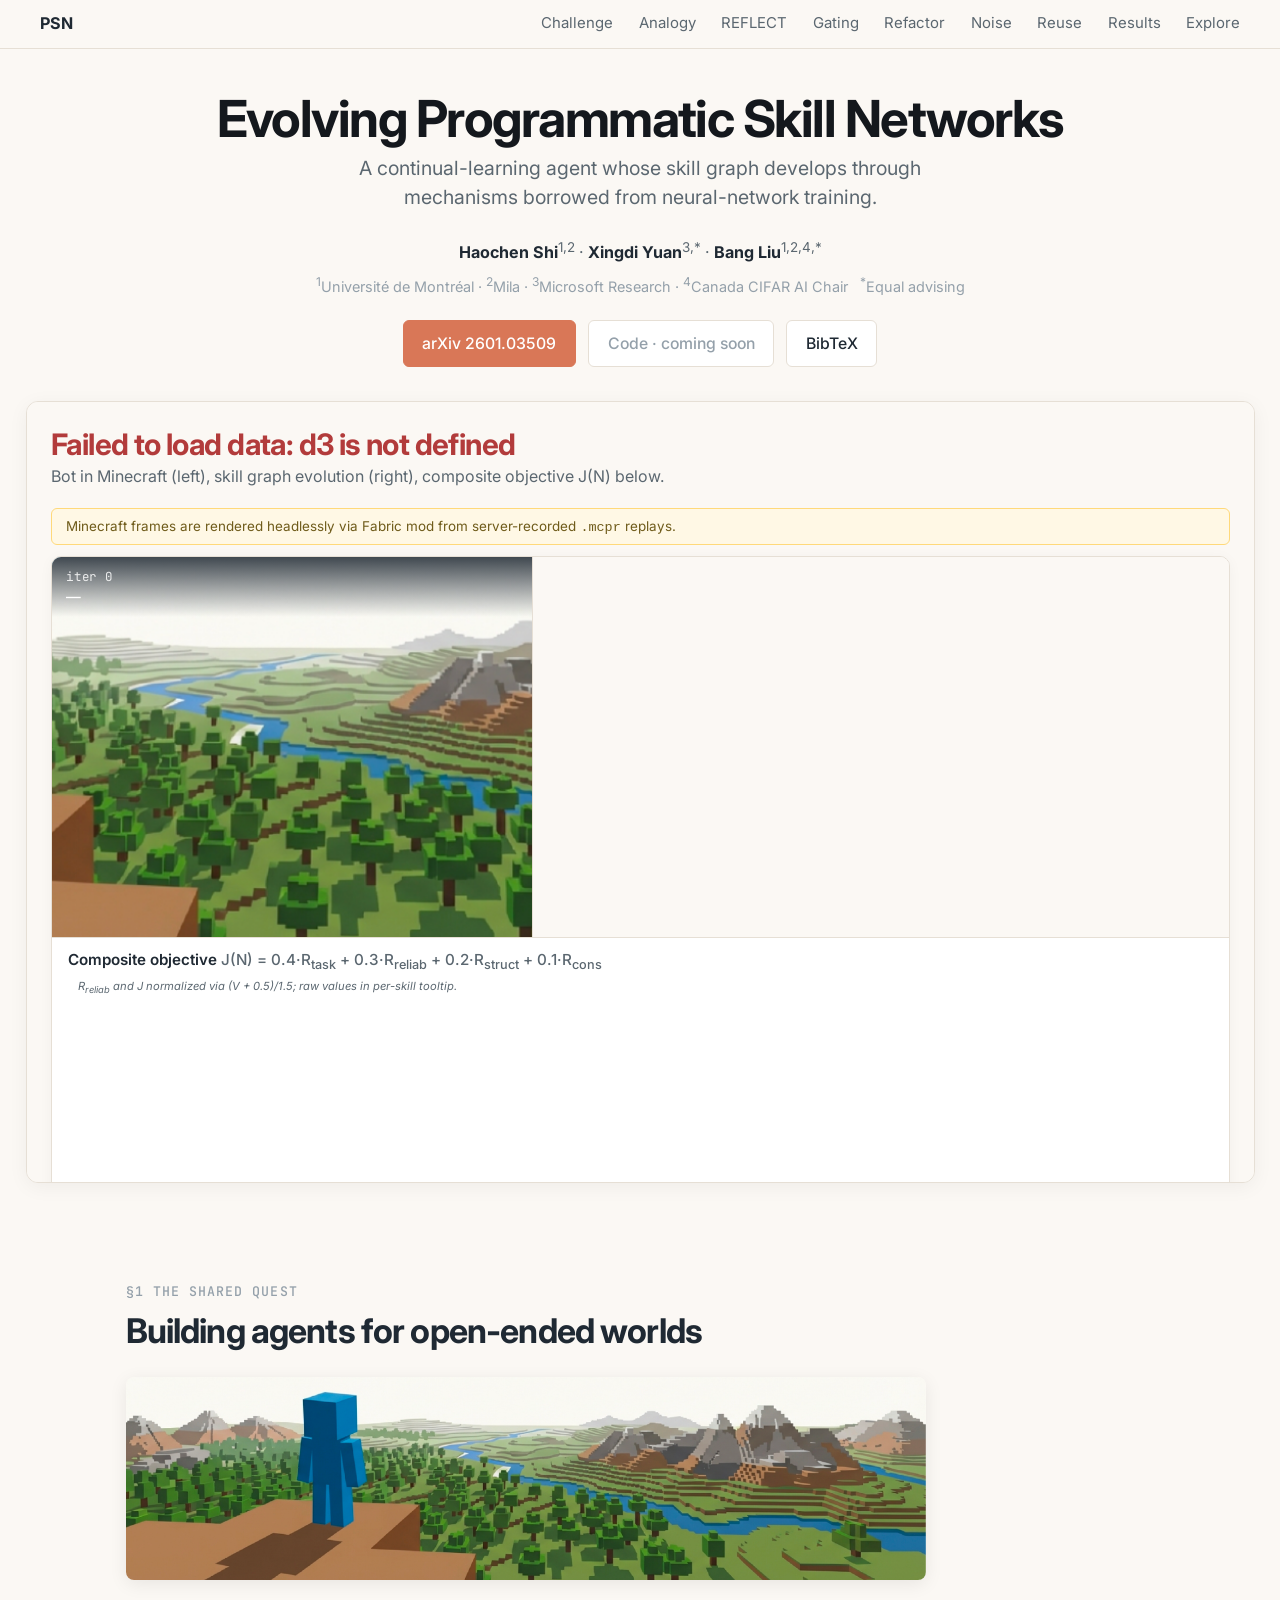
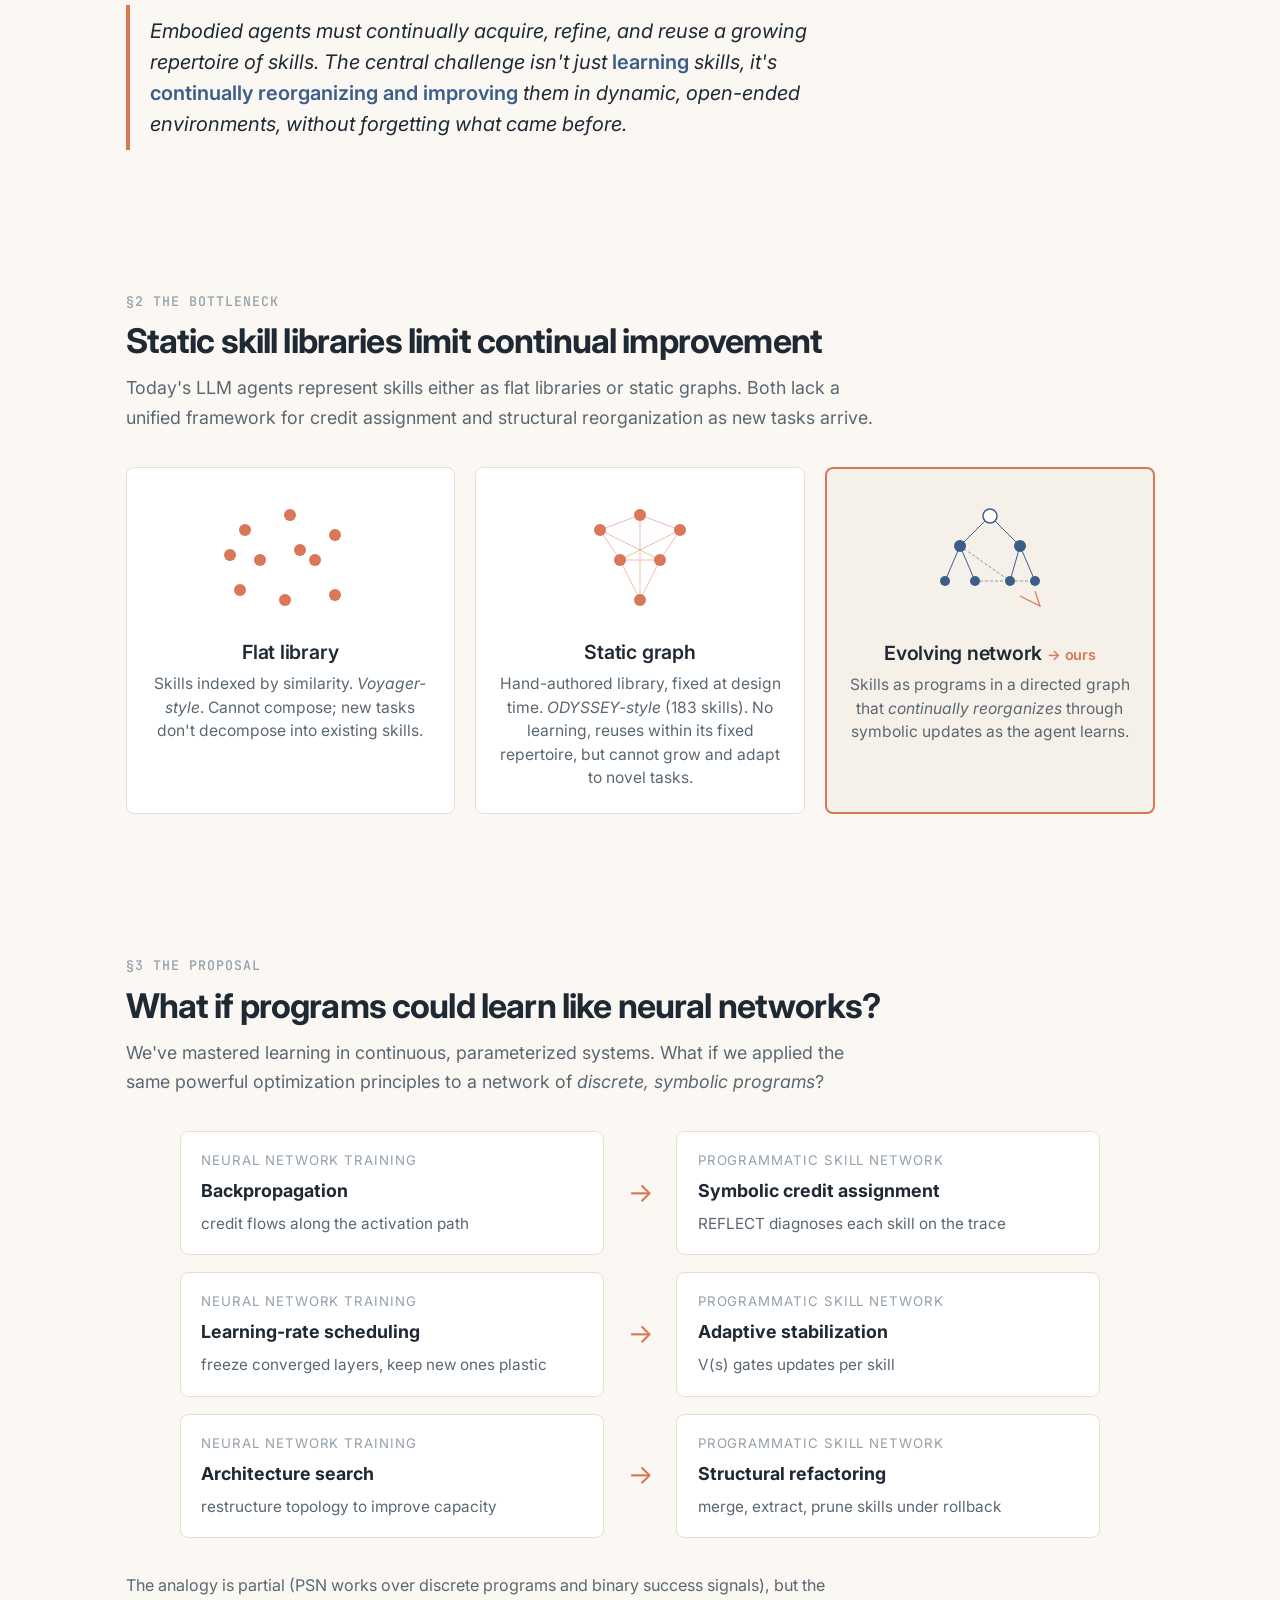
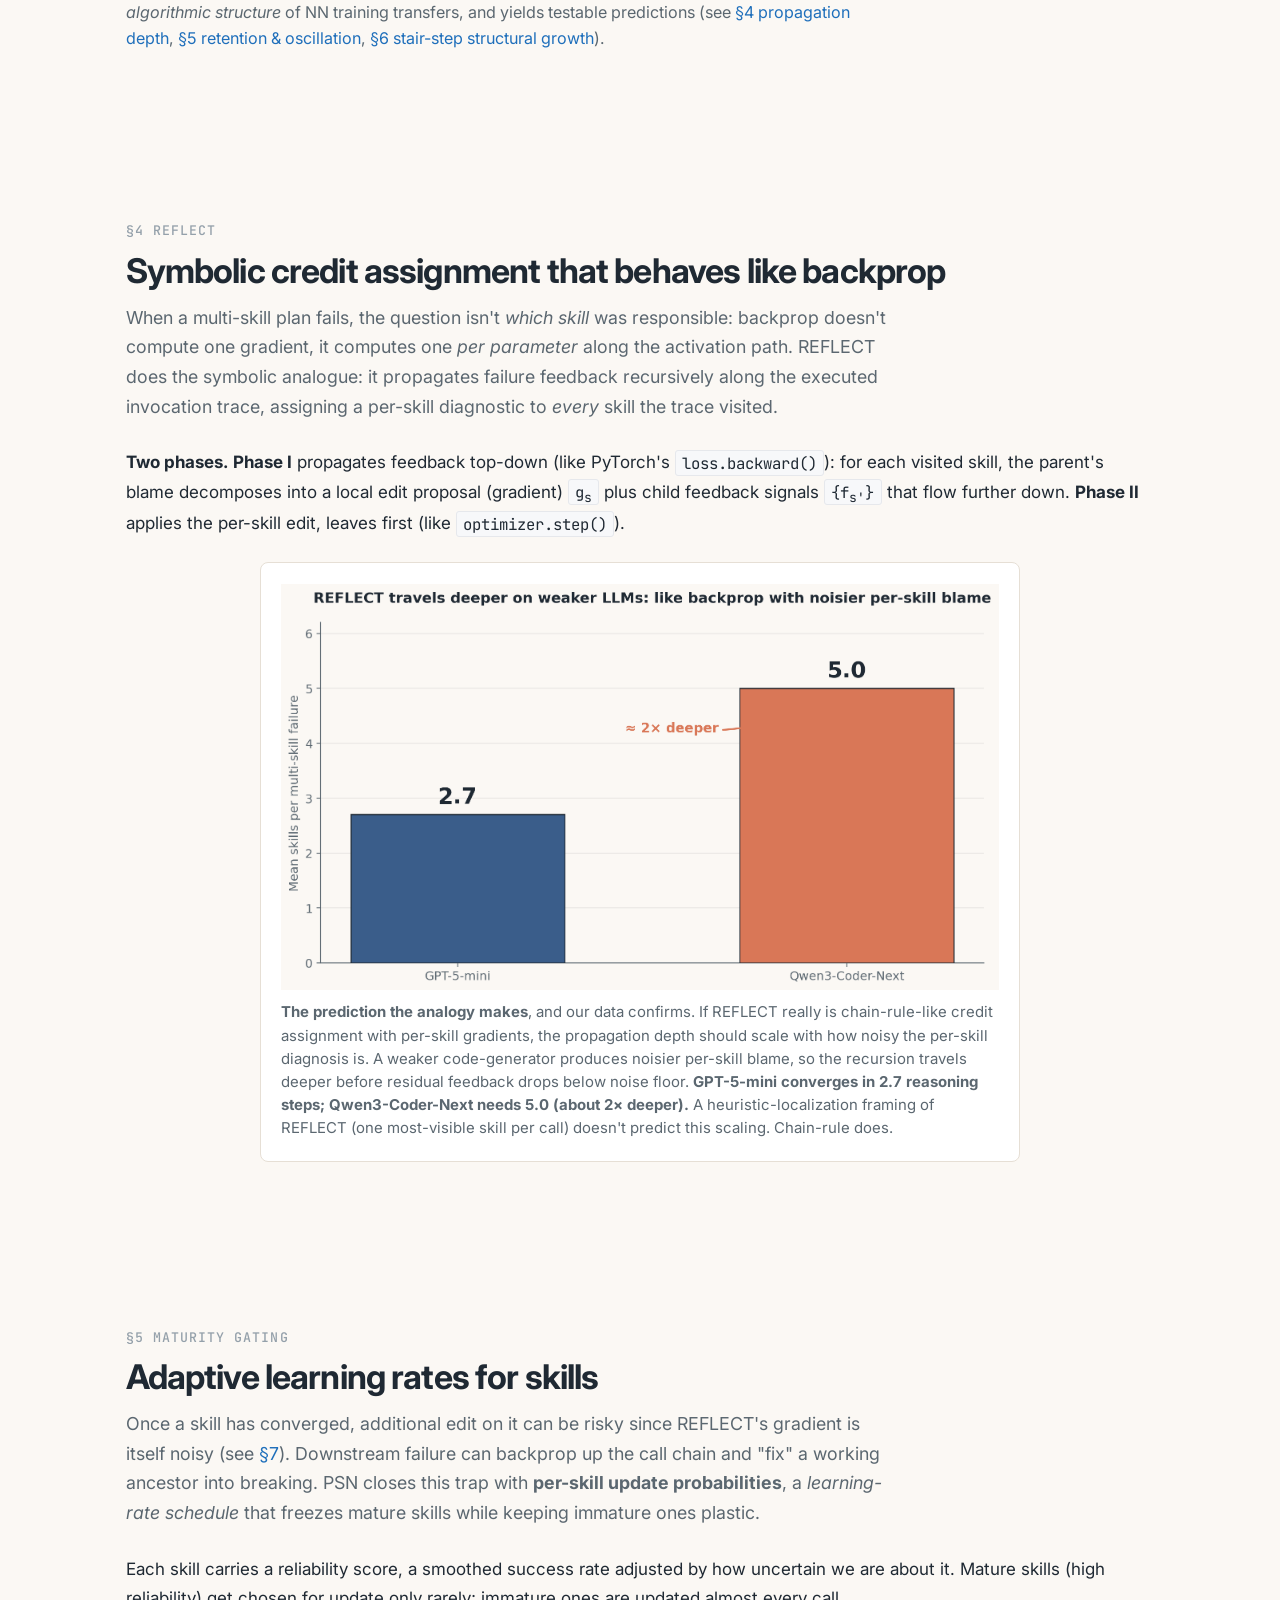
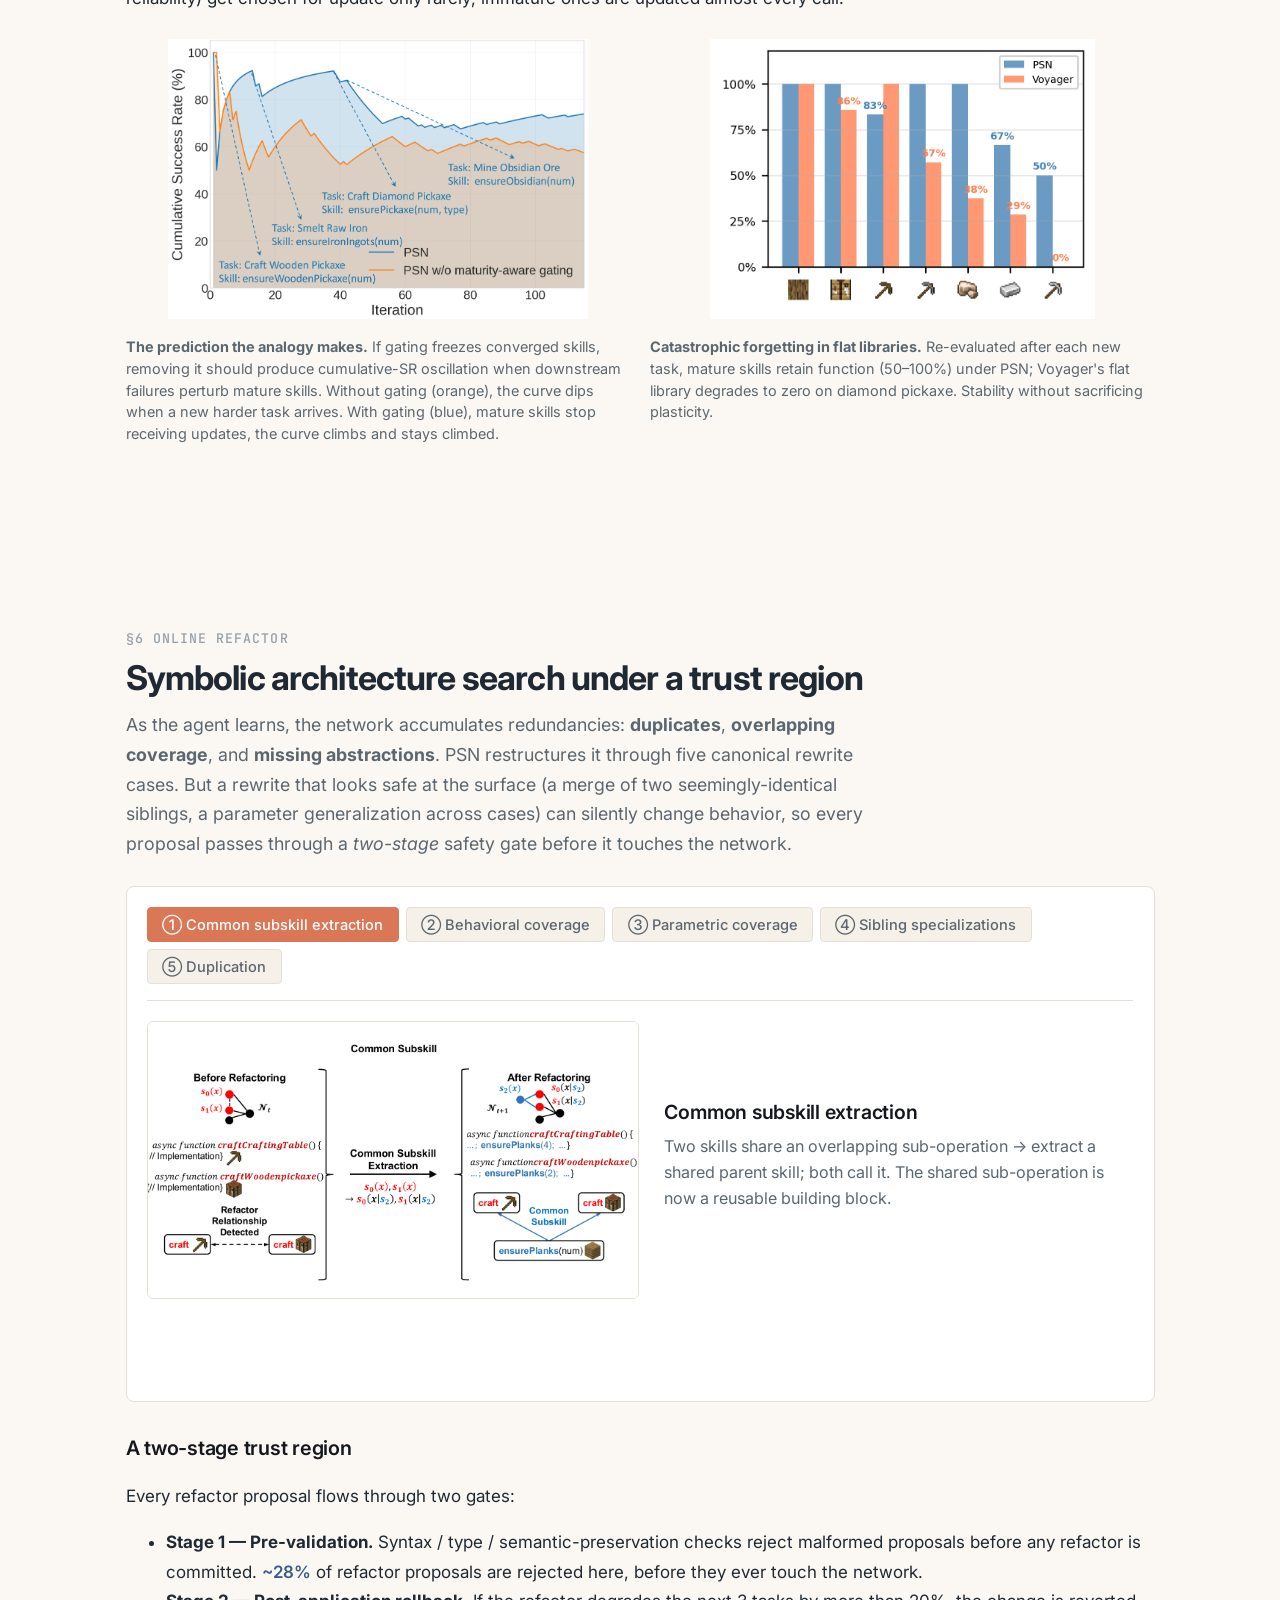
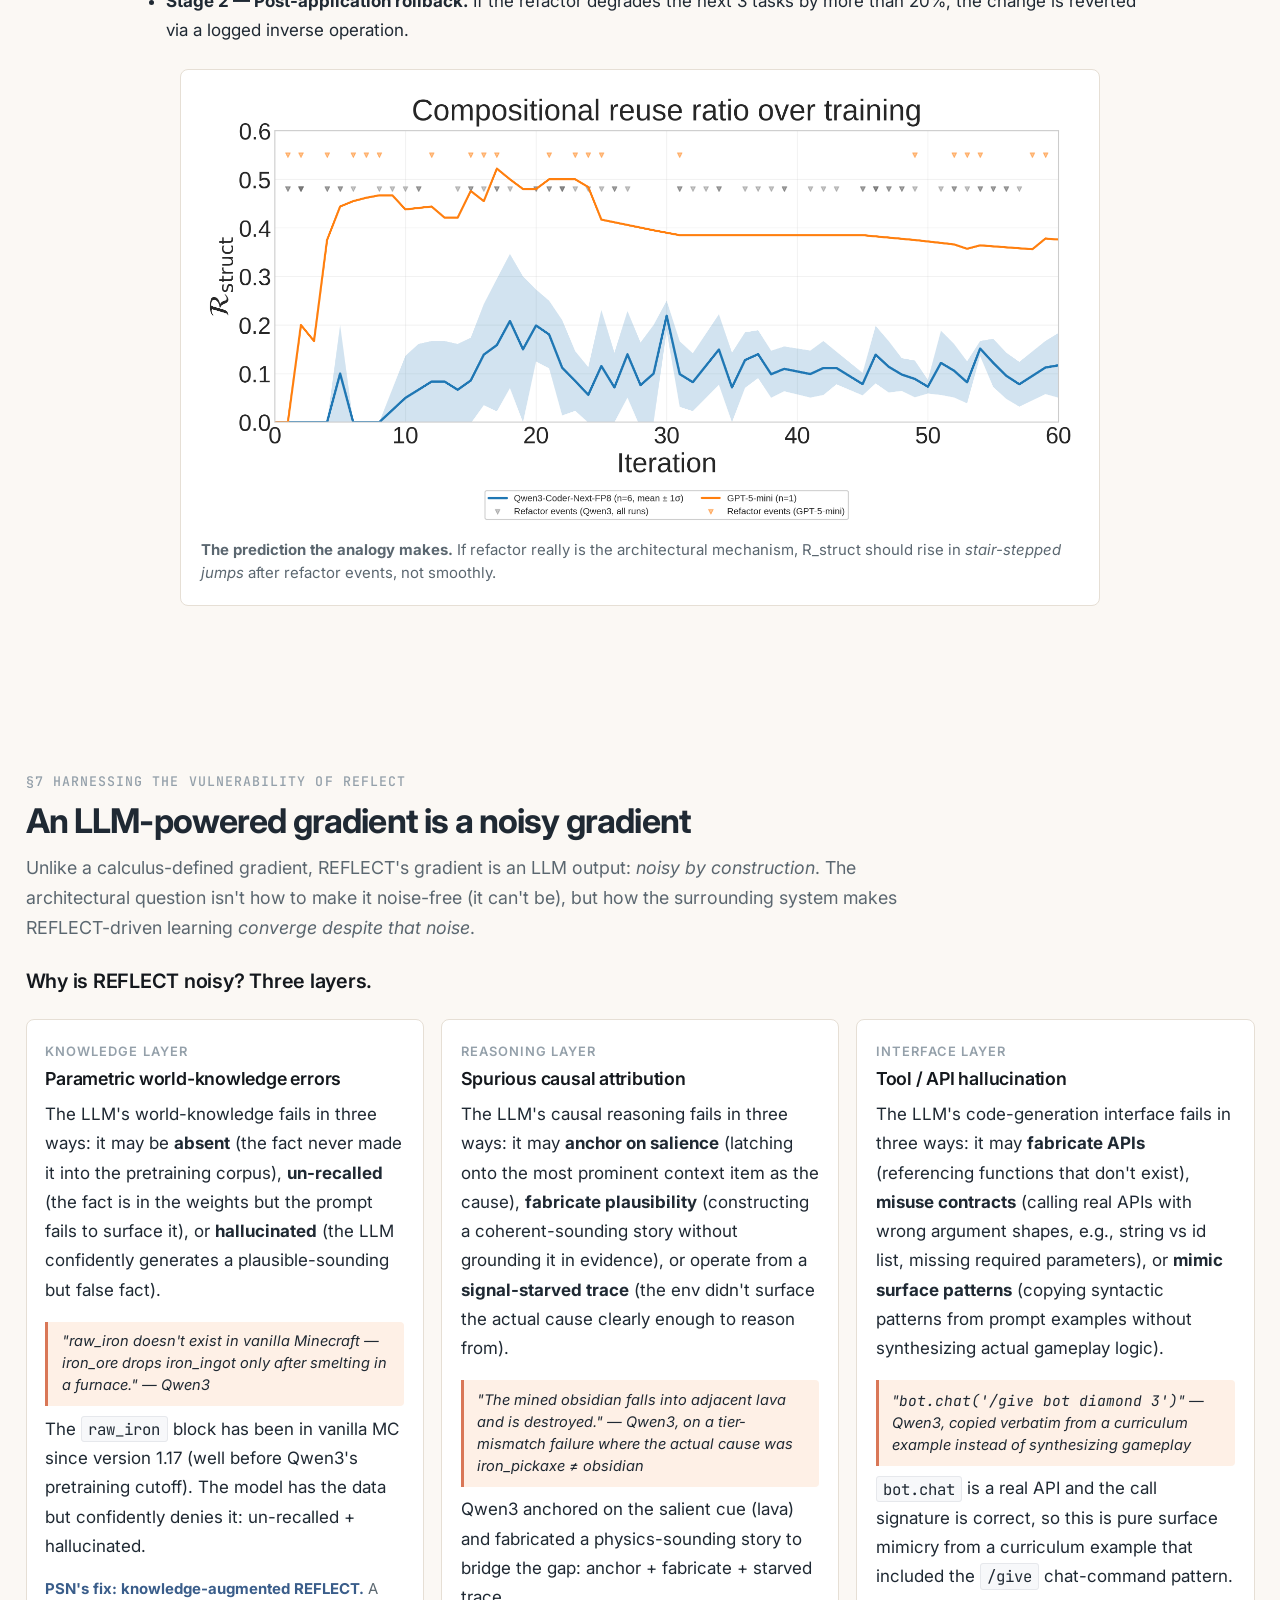
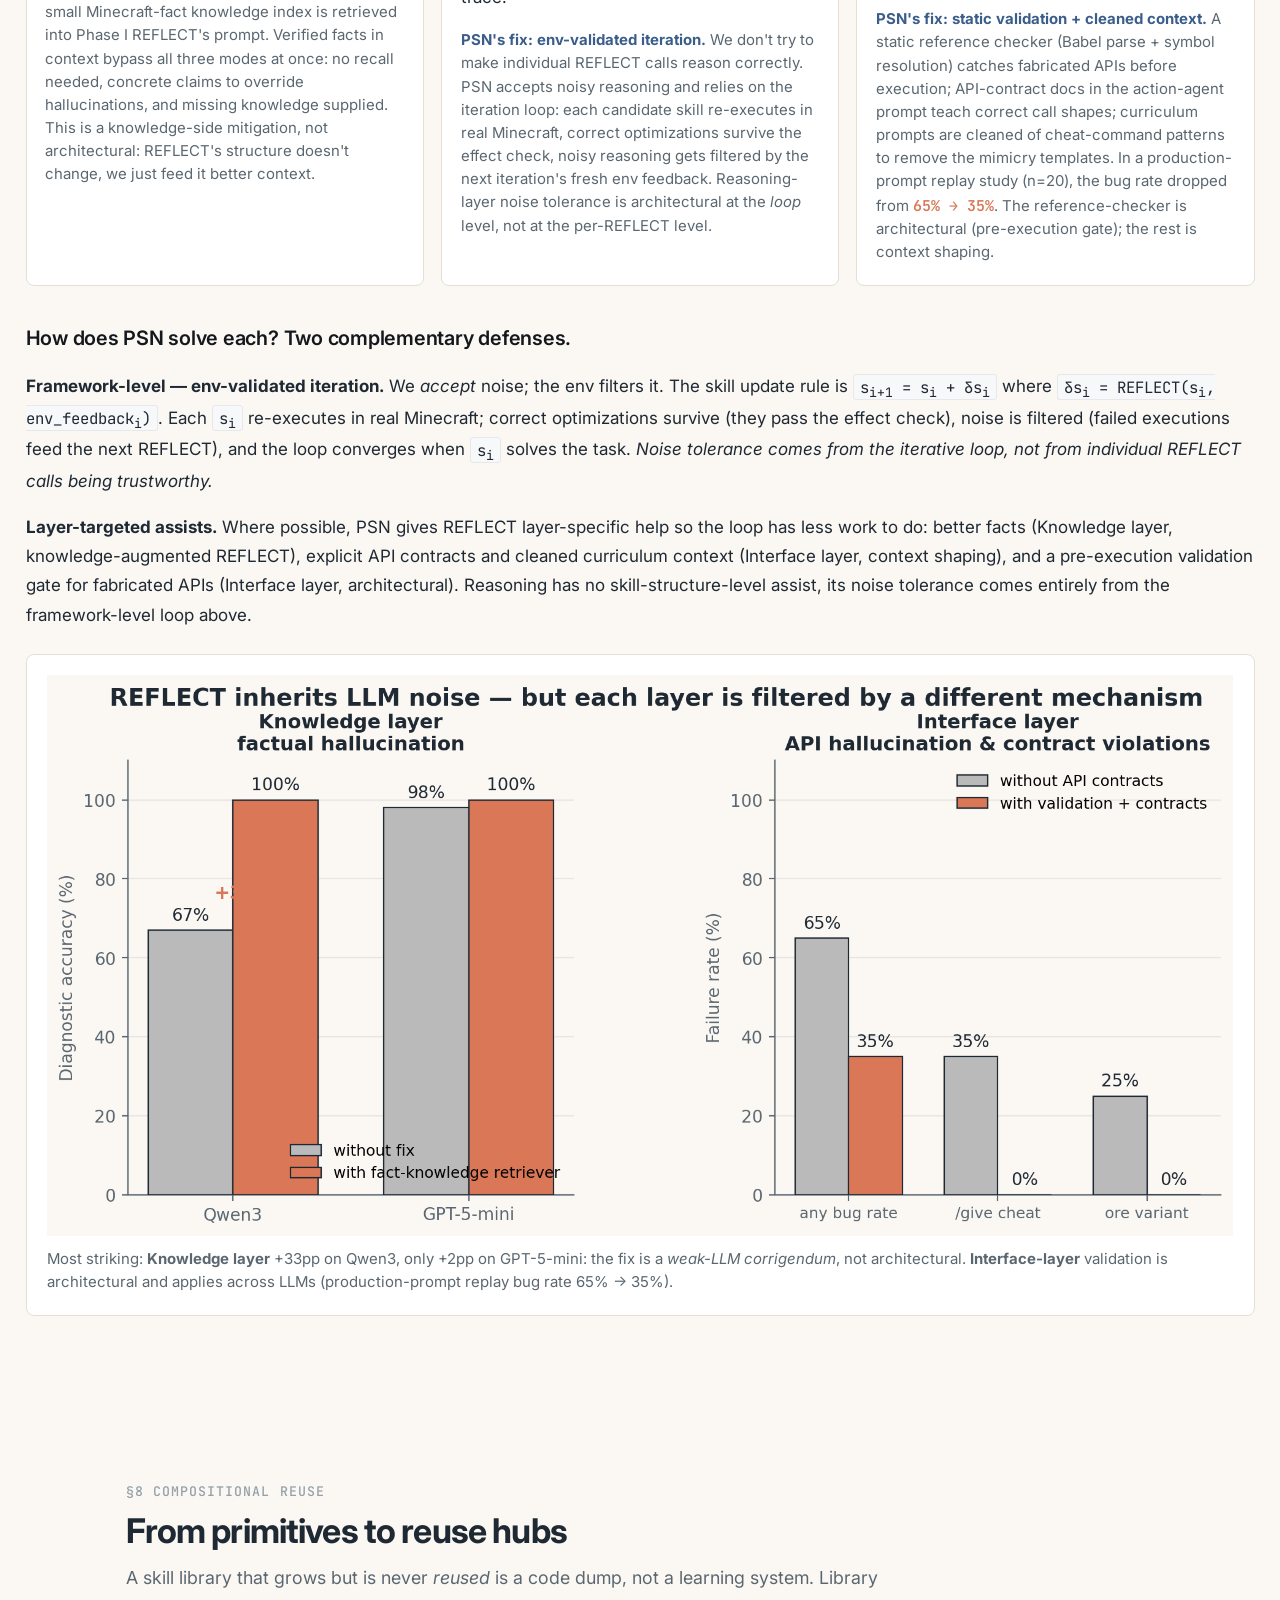
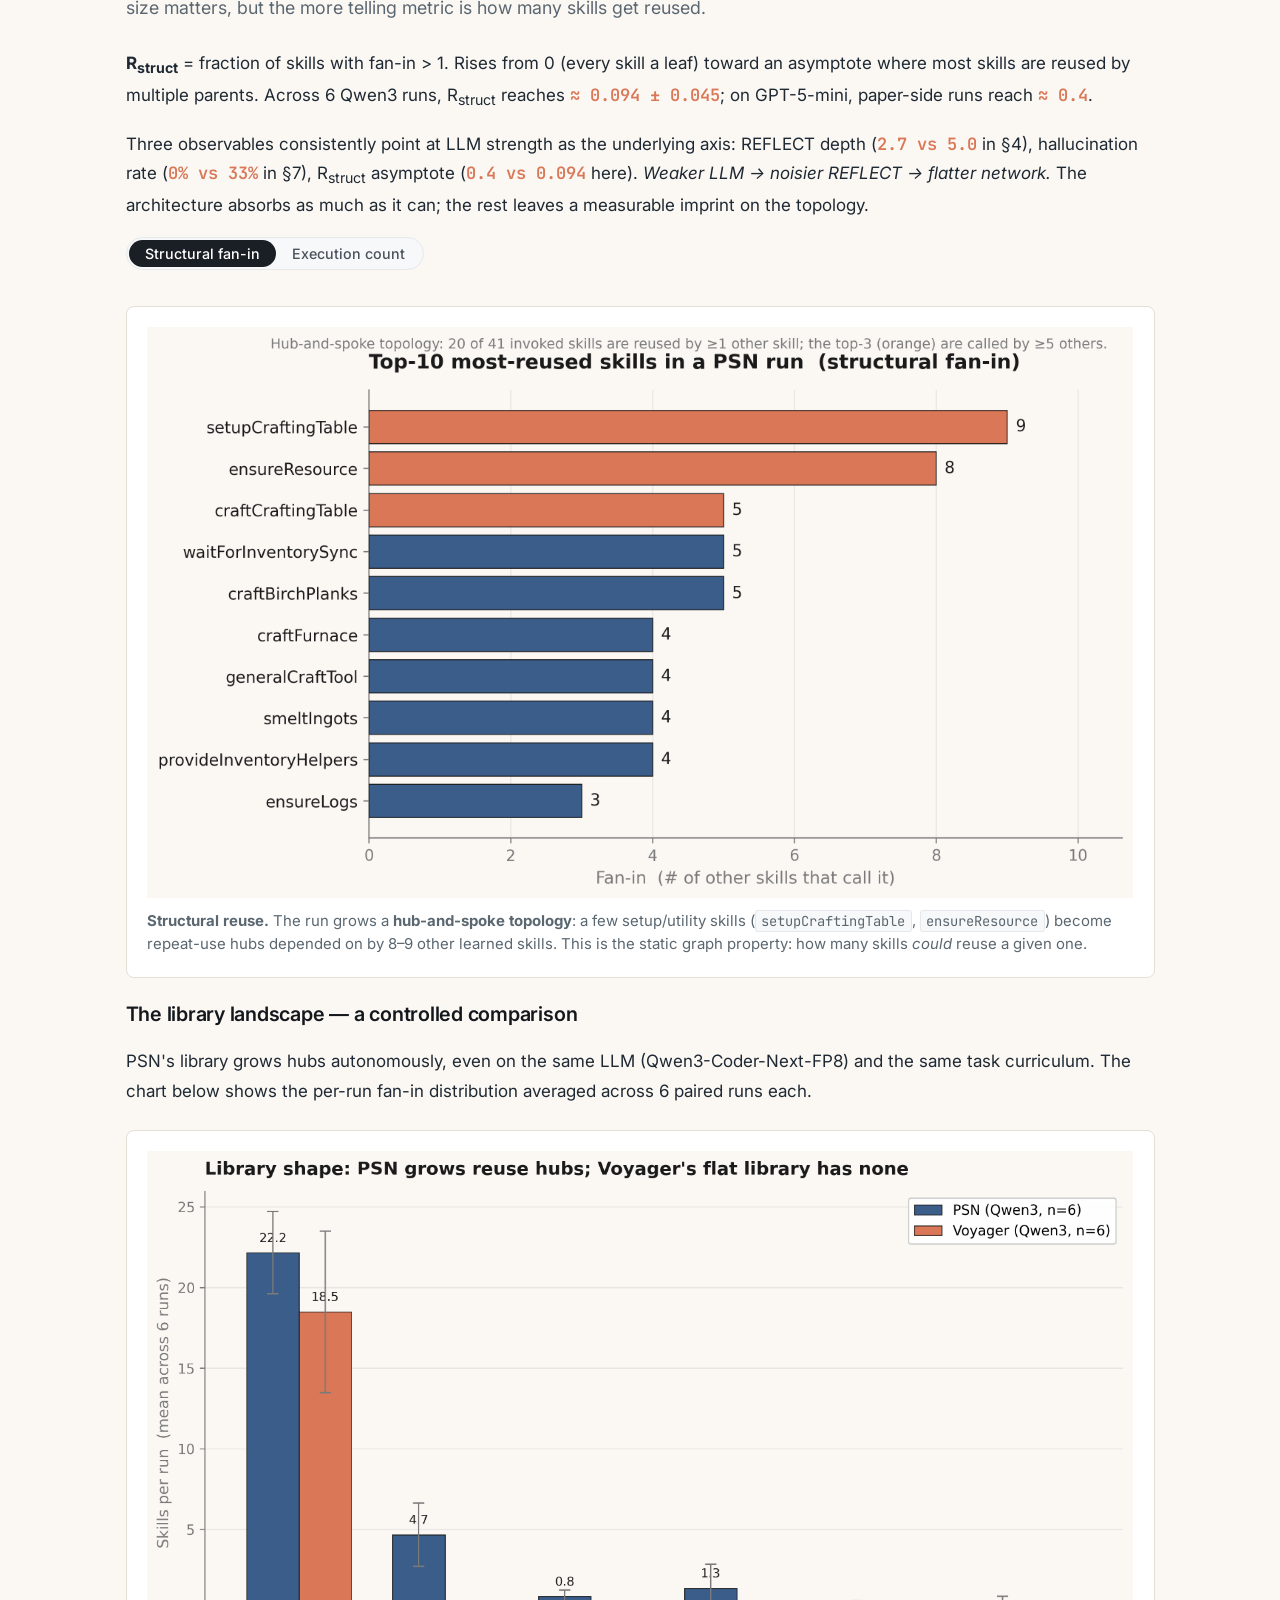
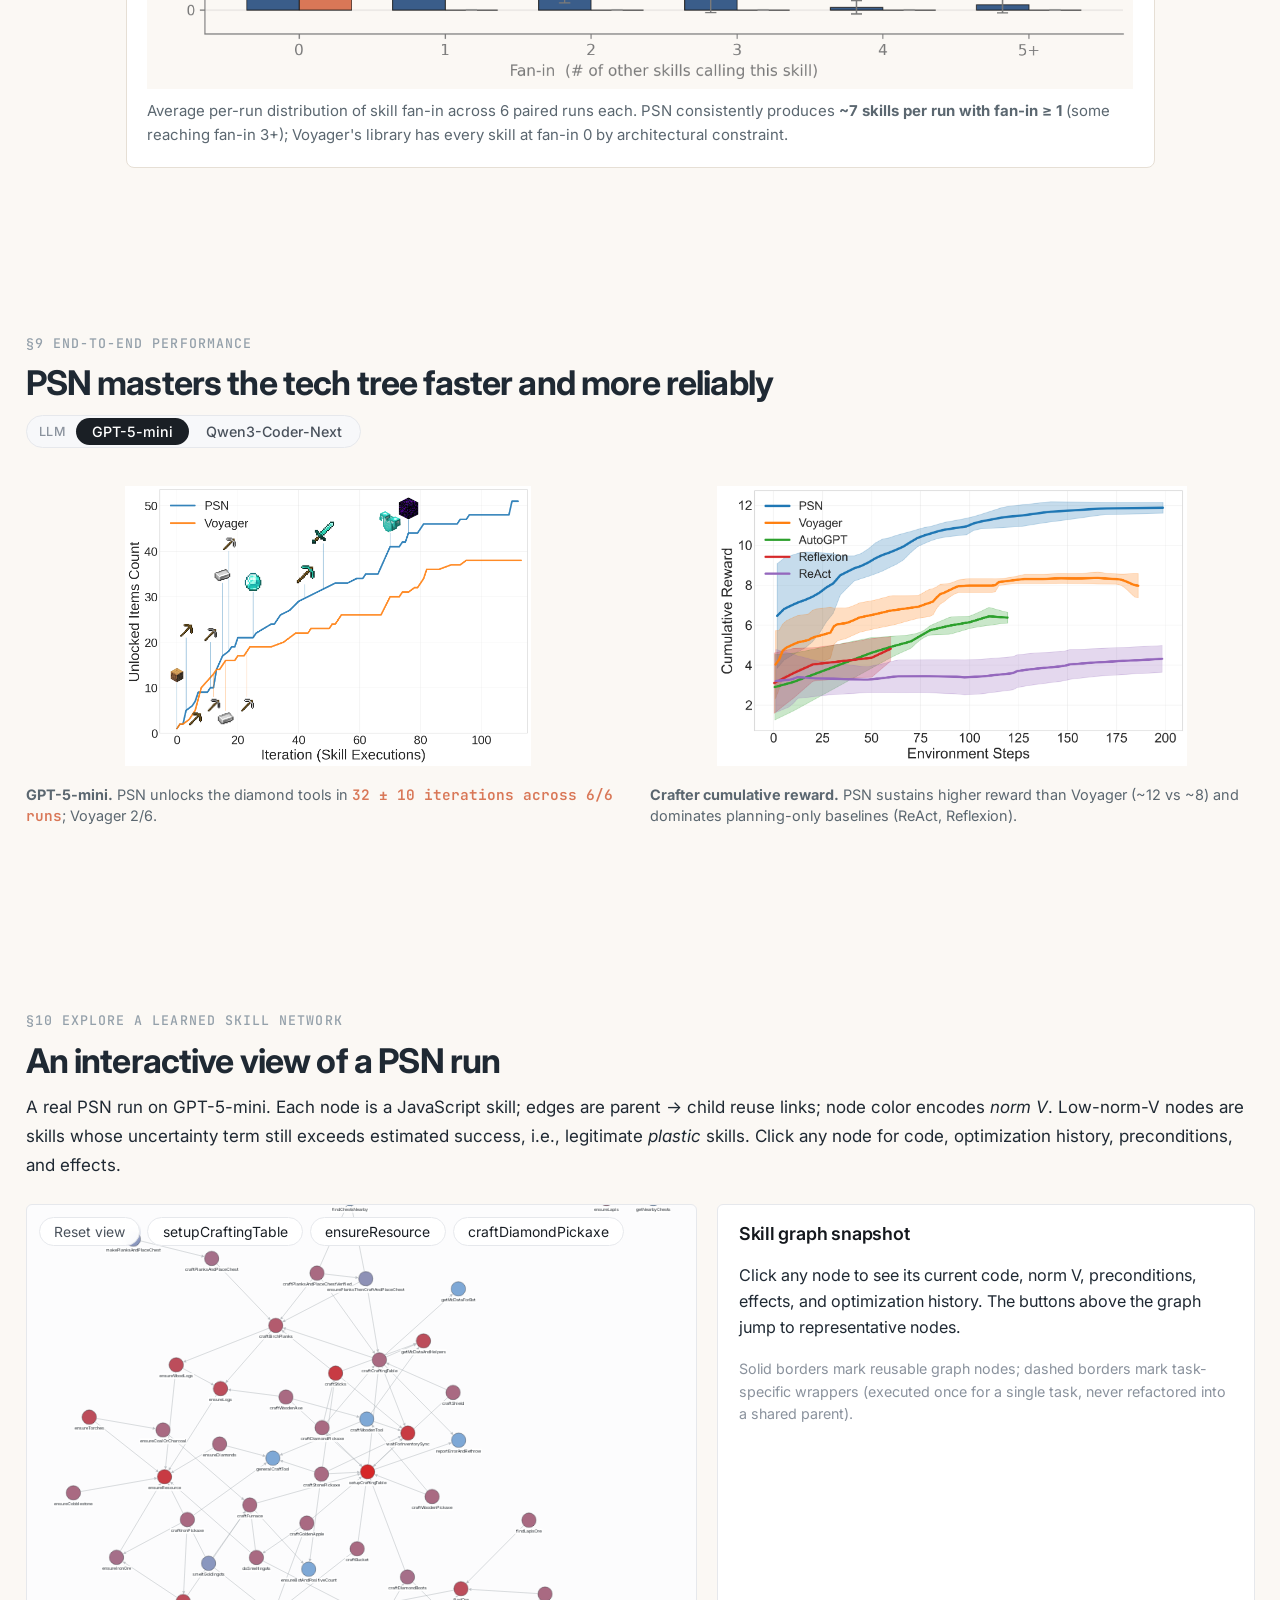
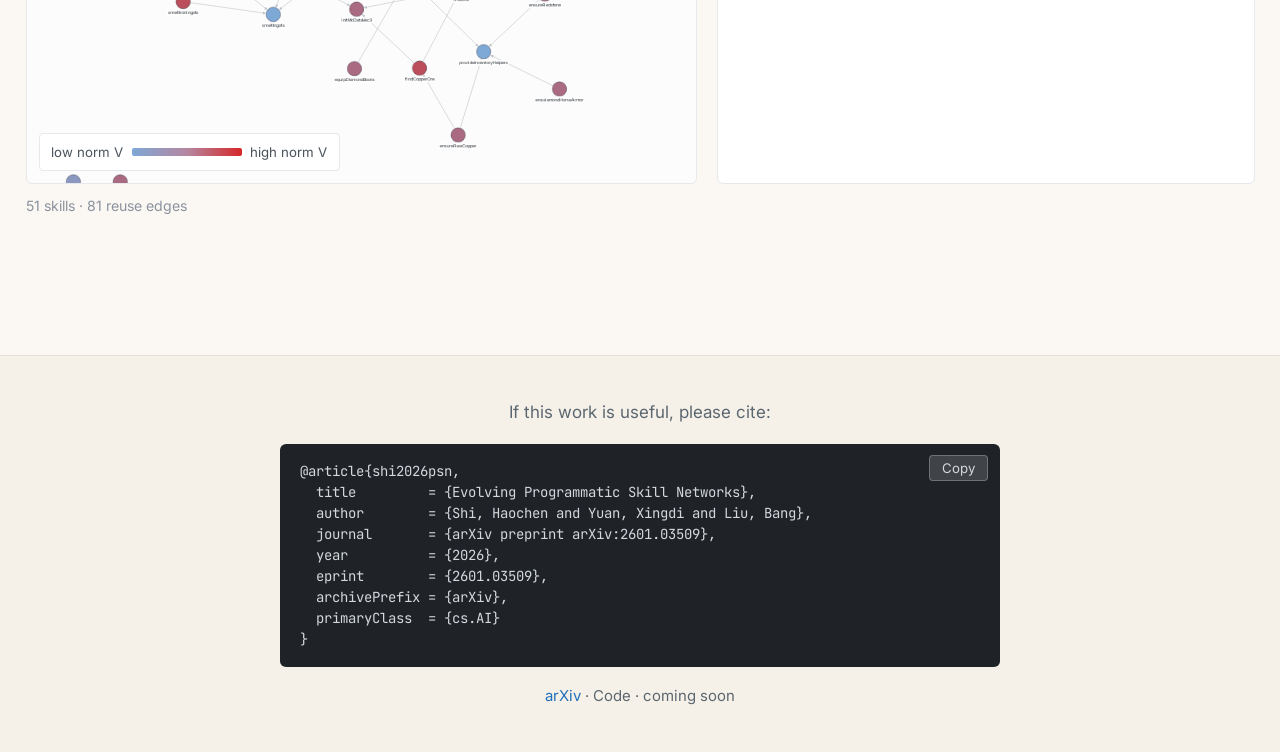
==== commit c76eee86: "fix(site): align §10 header with the §1–§9 v3 section pattern Migrate §10 from the legacy skill-grap" ====
--- a/index.html
+++ b/index.html
@@ -617,11 +617,9 @@
   <!-- ============================================================== -->
   <!-- §10 EXPLORE                                                     -->
   <!-- ============================================================== -->
-  <section class="skill-graph-section" id="explore">
-    <header class="section-title">
-      <span class="section-num">§10</span>
-      <h2>Explore a learned skill network</h2>
-    </header>
+  <section class="v3-section is-wide skill-graph-section" id="explore">
+    <span class="eyebrow">§10 Explore a learned skill network</span>
+    <h2>An interactive view of a PSN run</h2>
     <p>
       A real PSN run on GPT-5-mini. Each node is a JavaScript skill; edges are
       parent → child reuse links; node color encodes <em>norm V</em>.
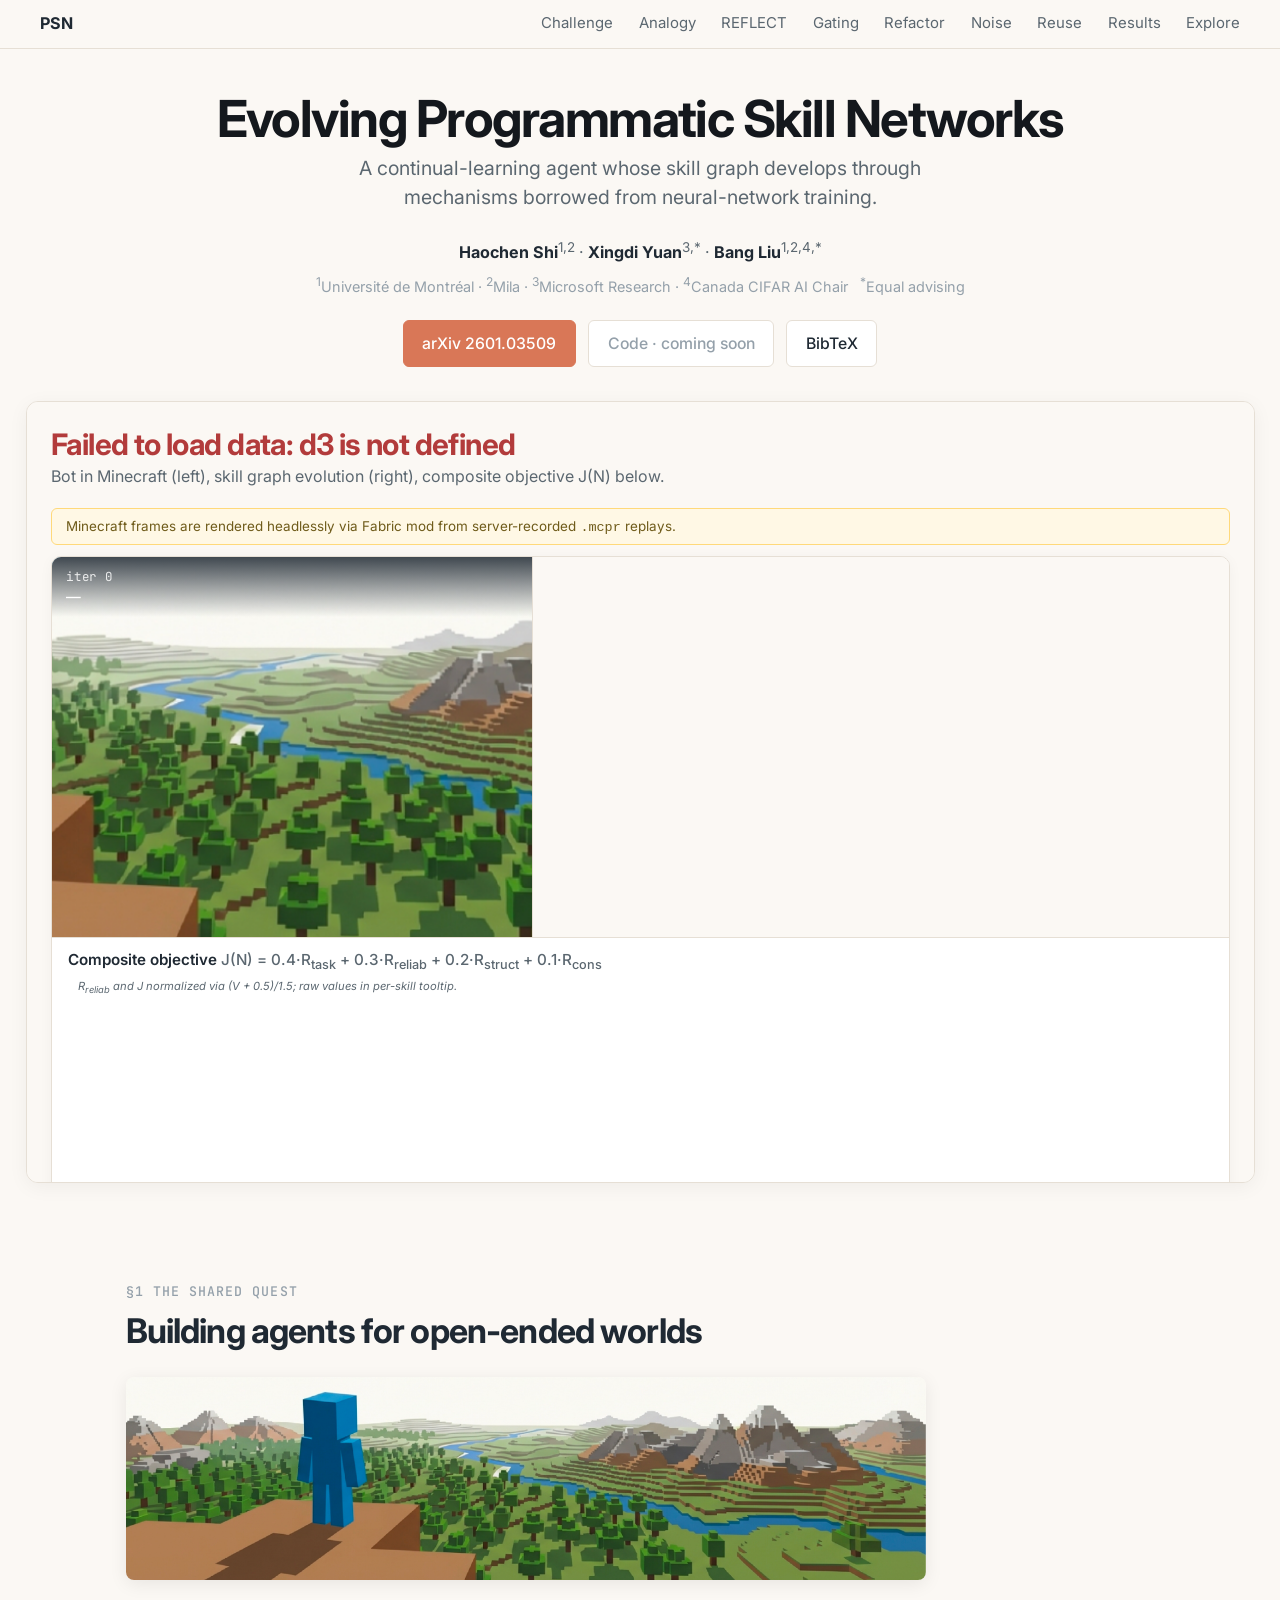
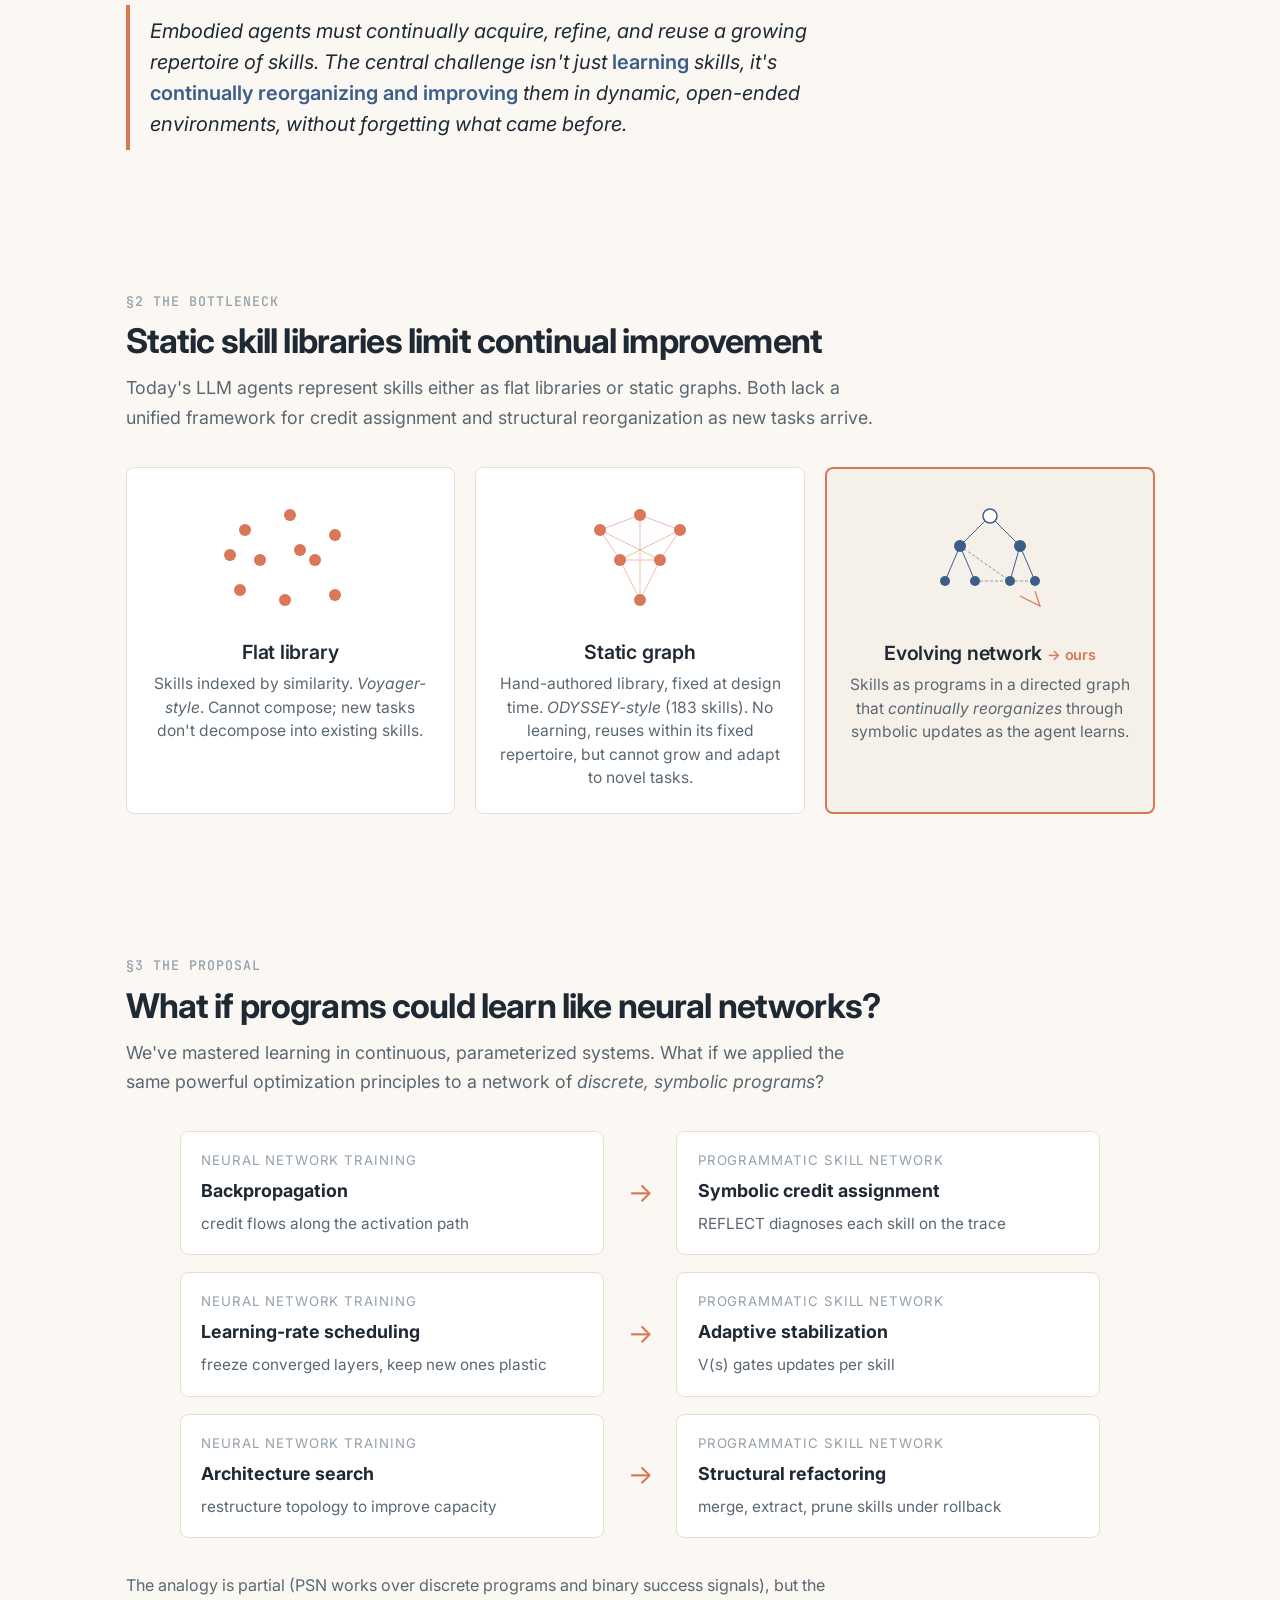
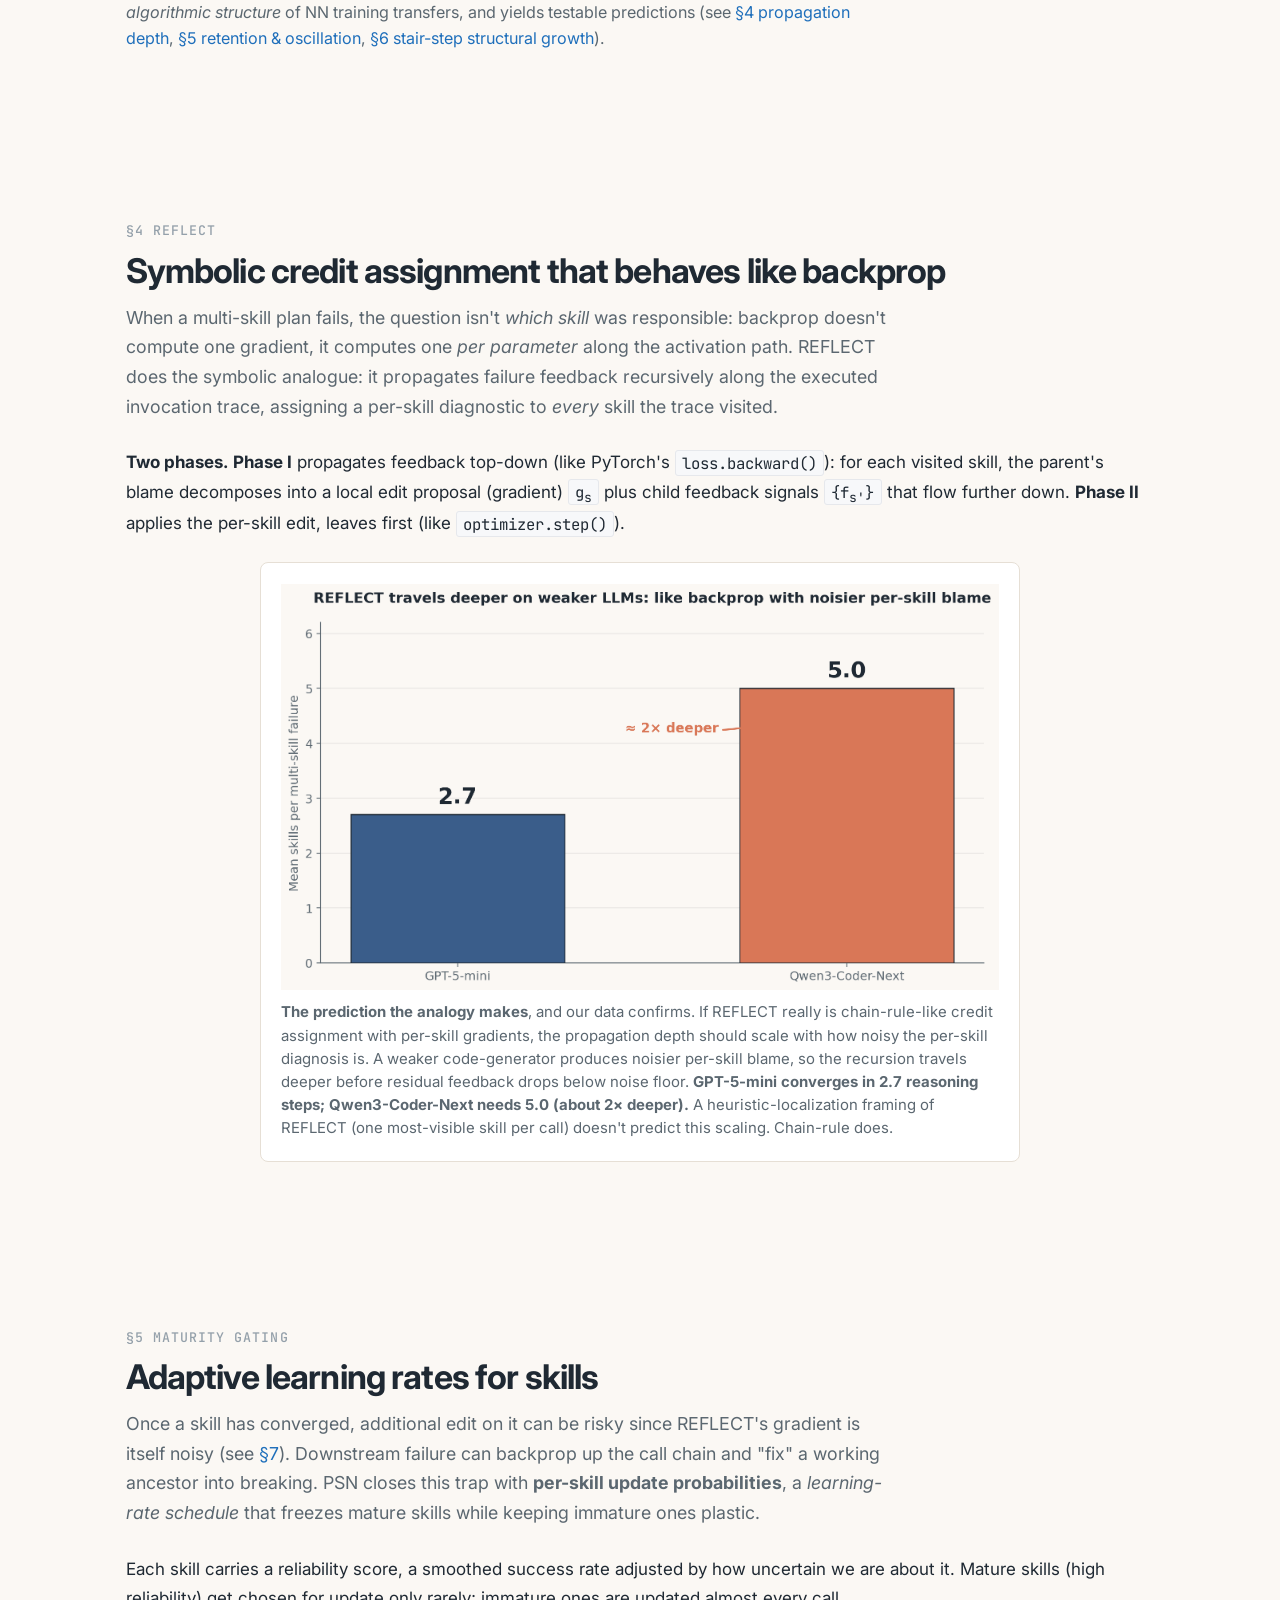
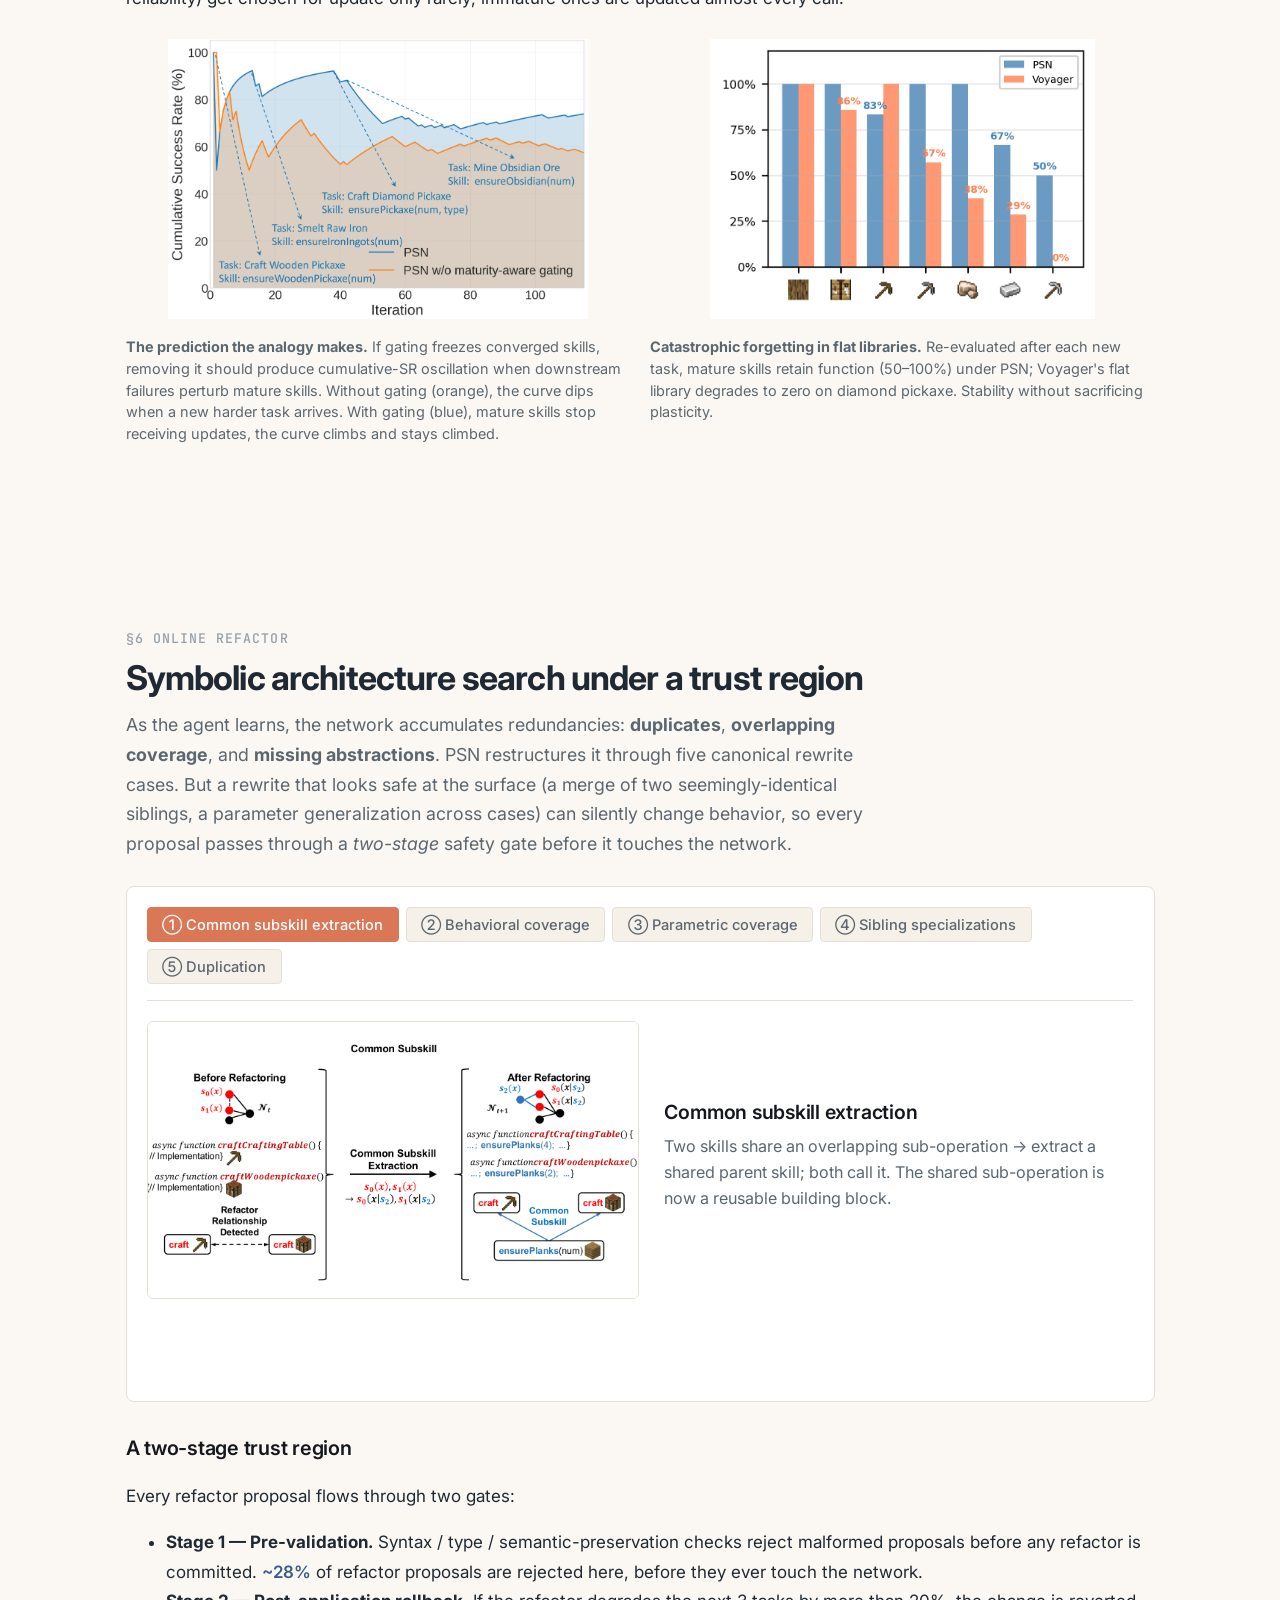
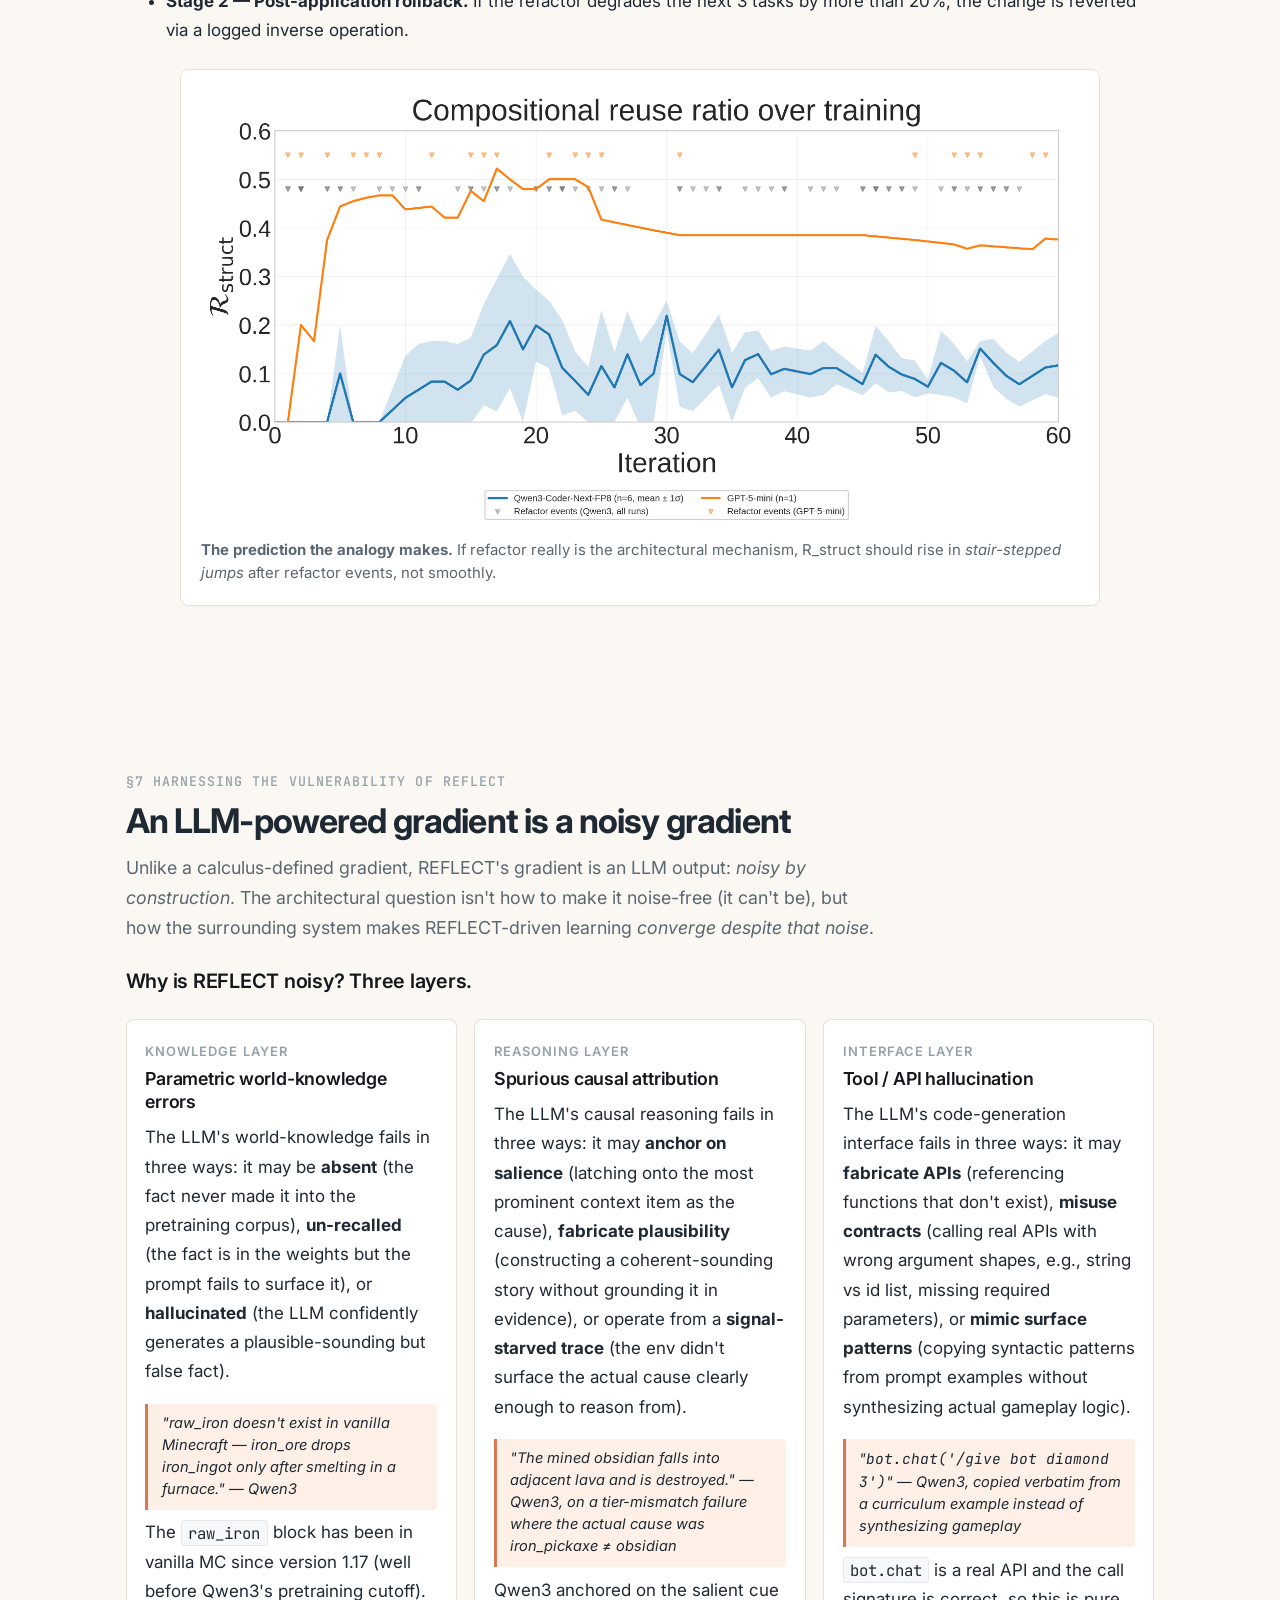
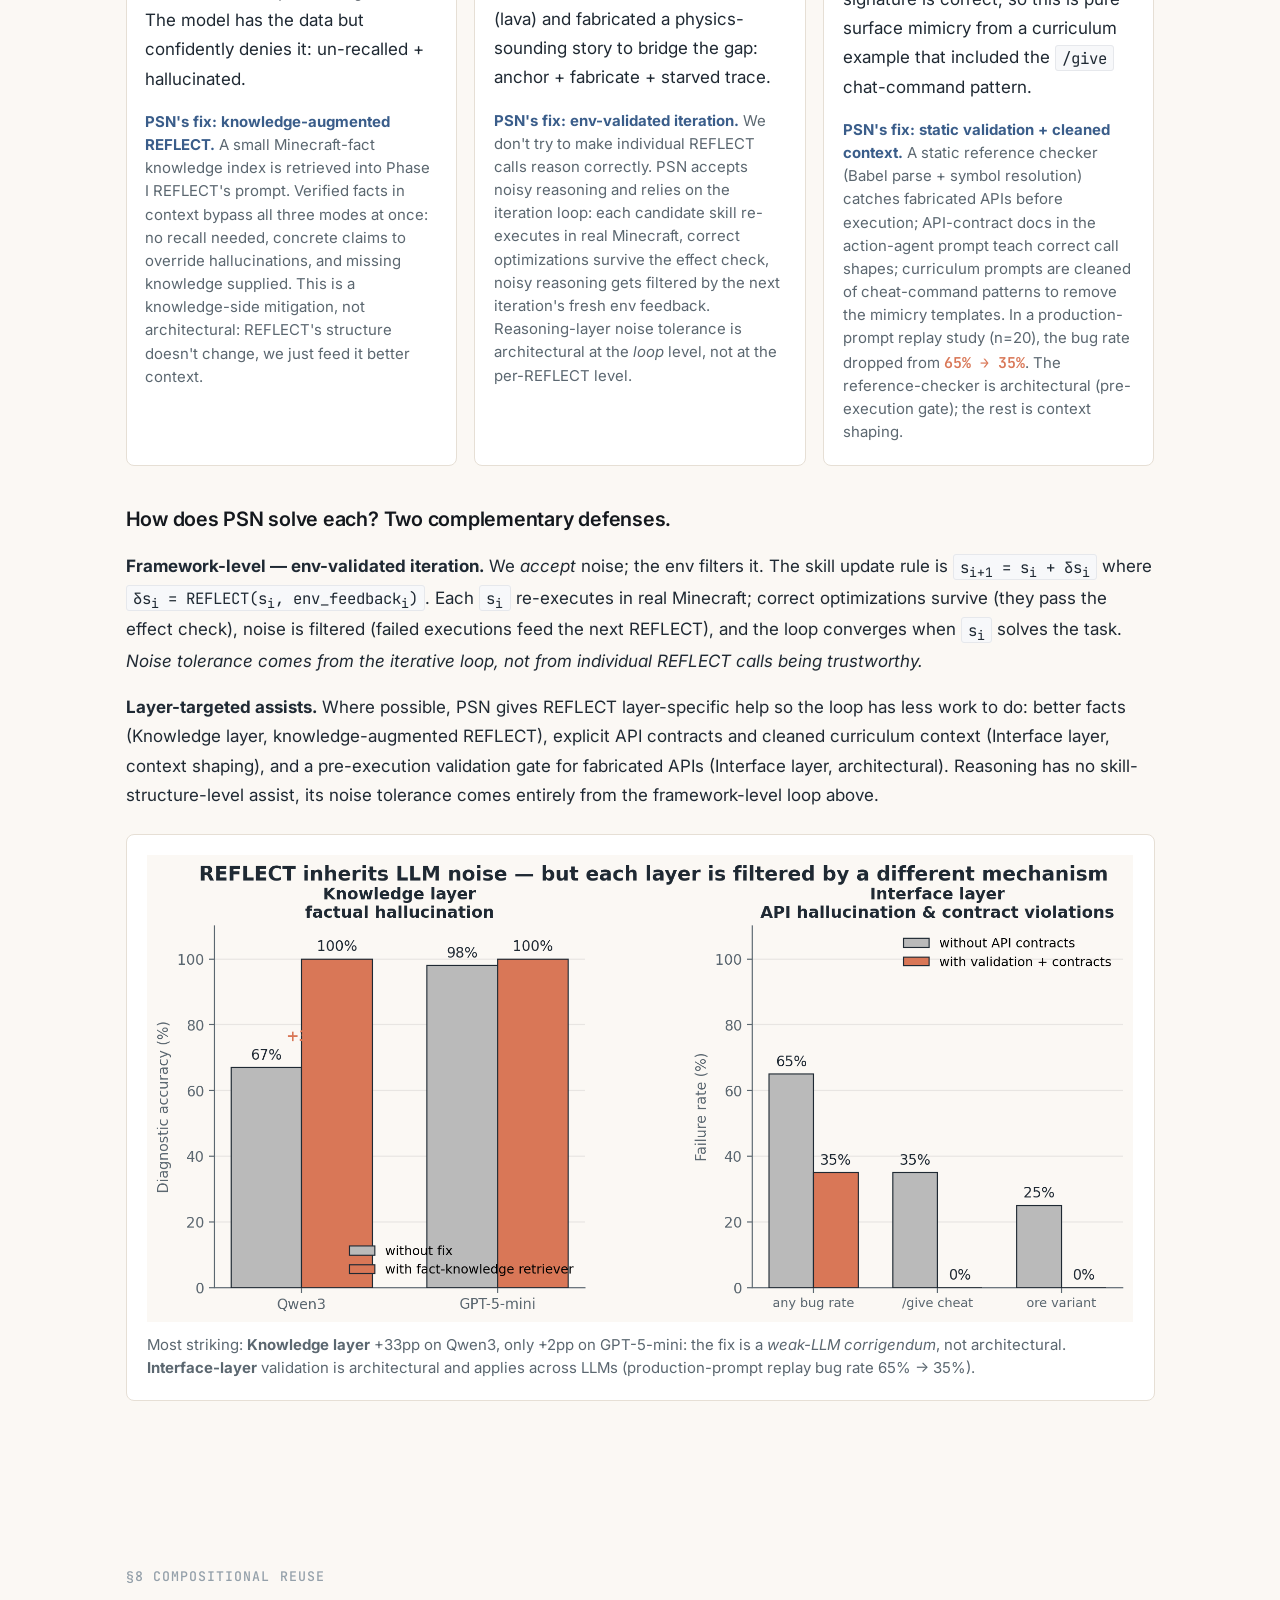
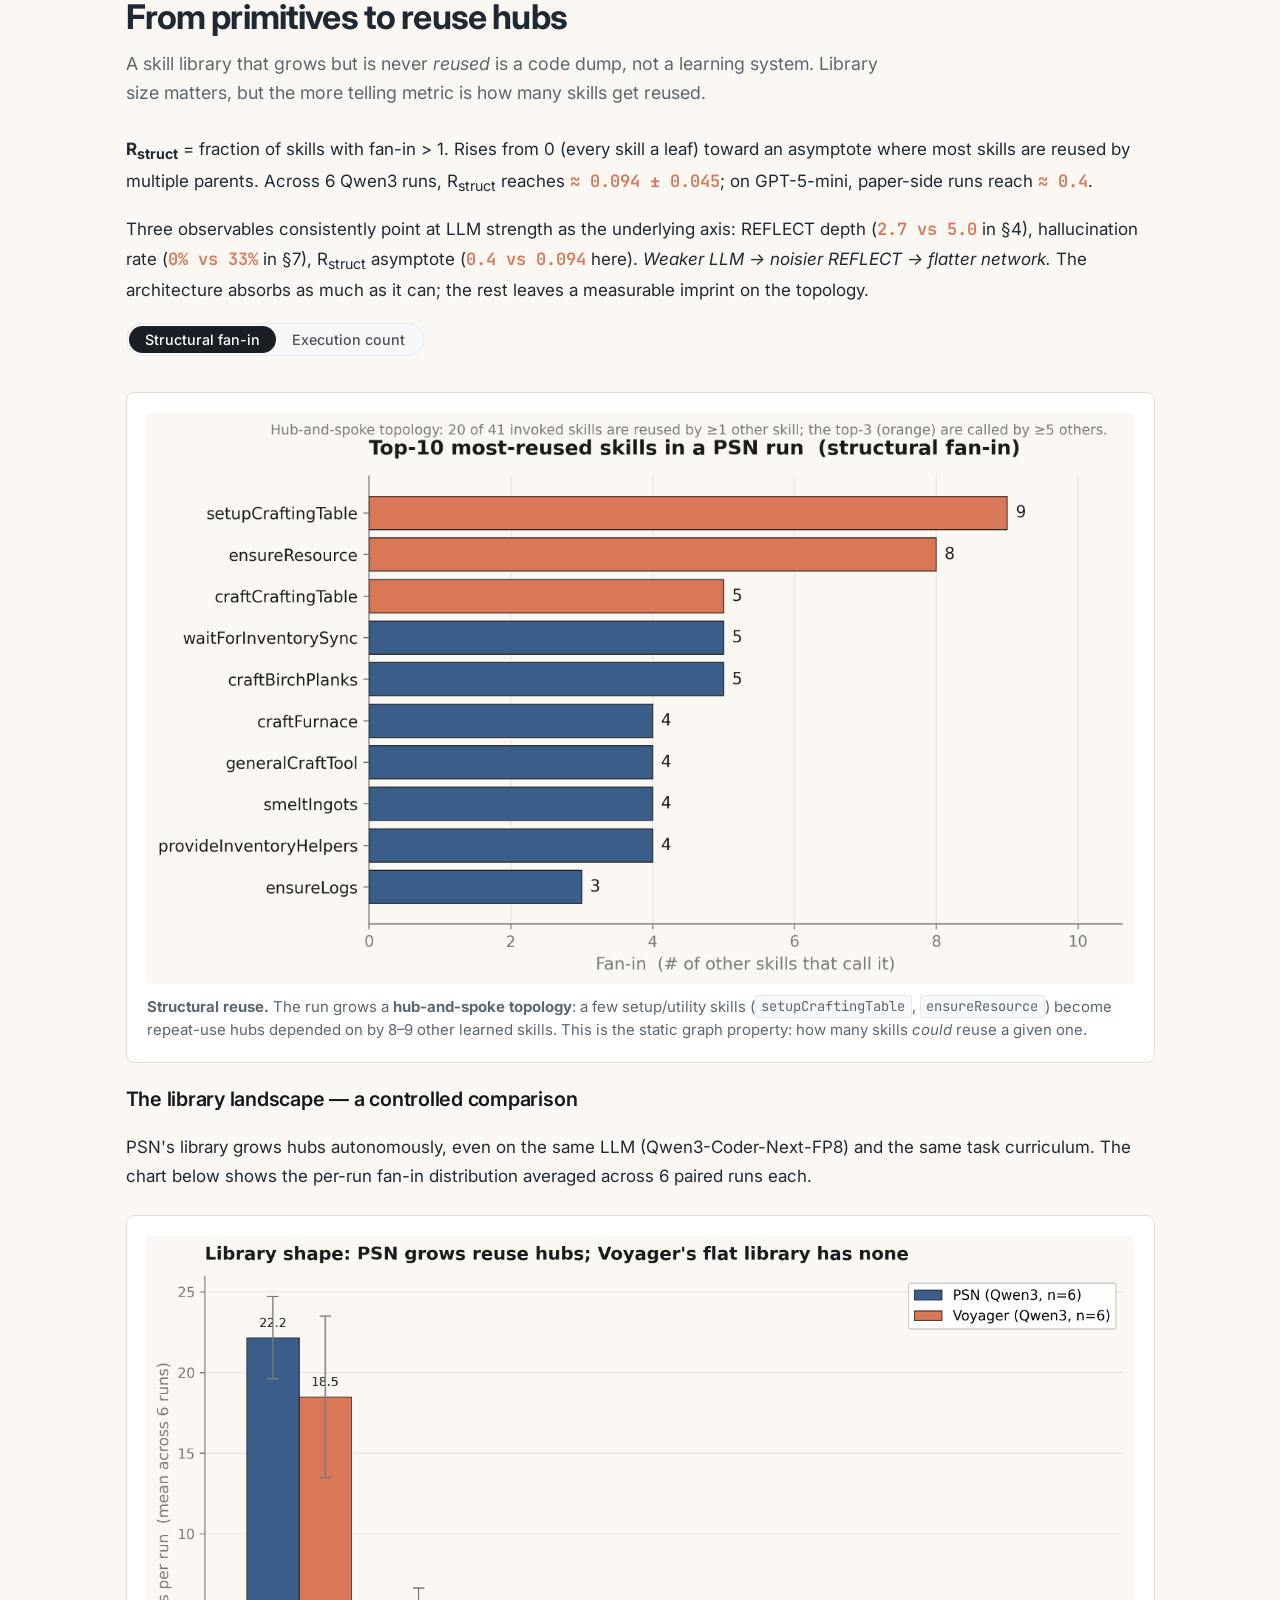
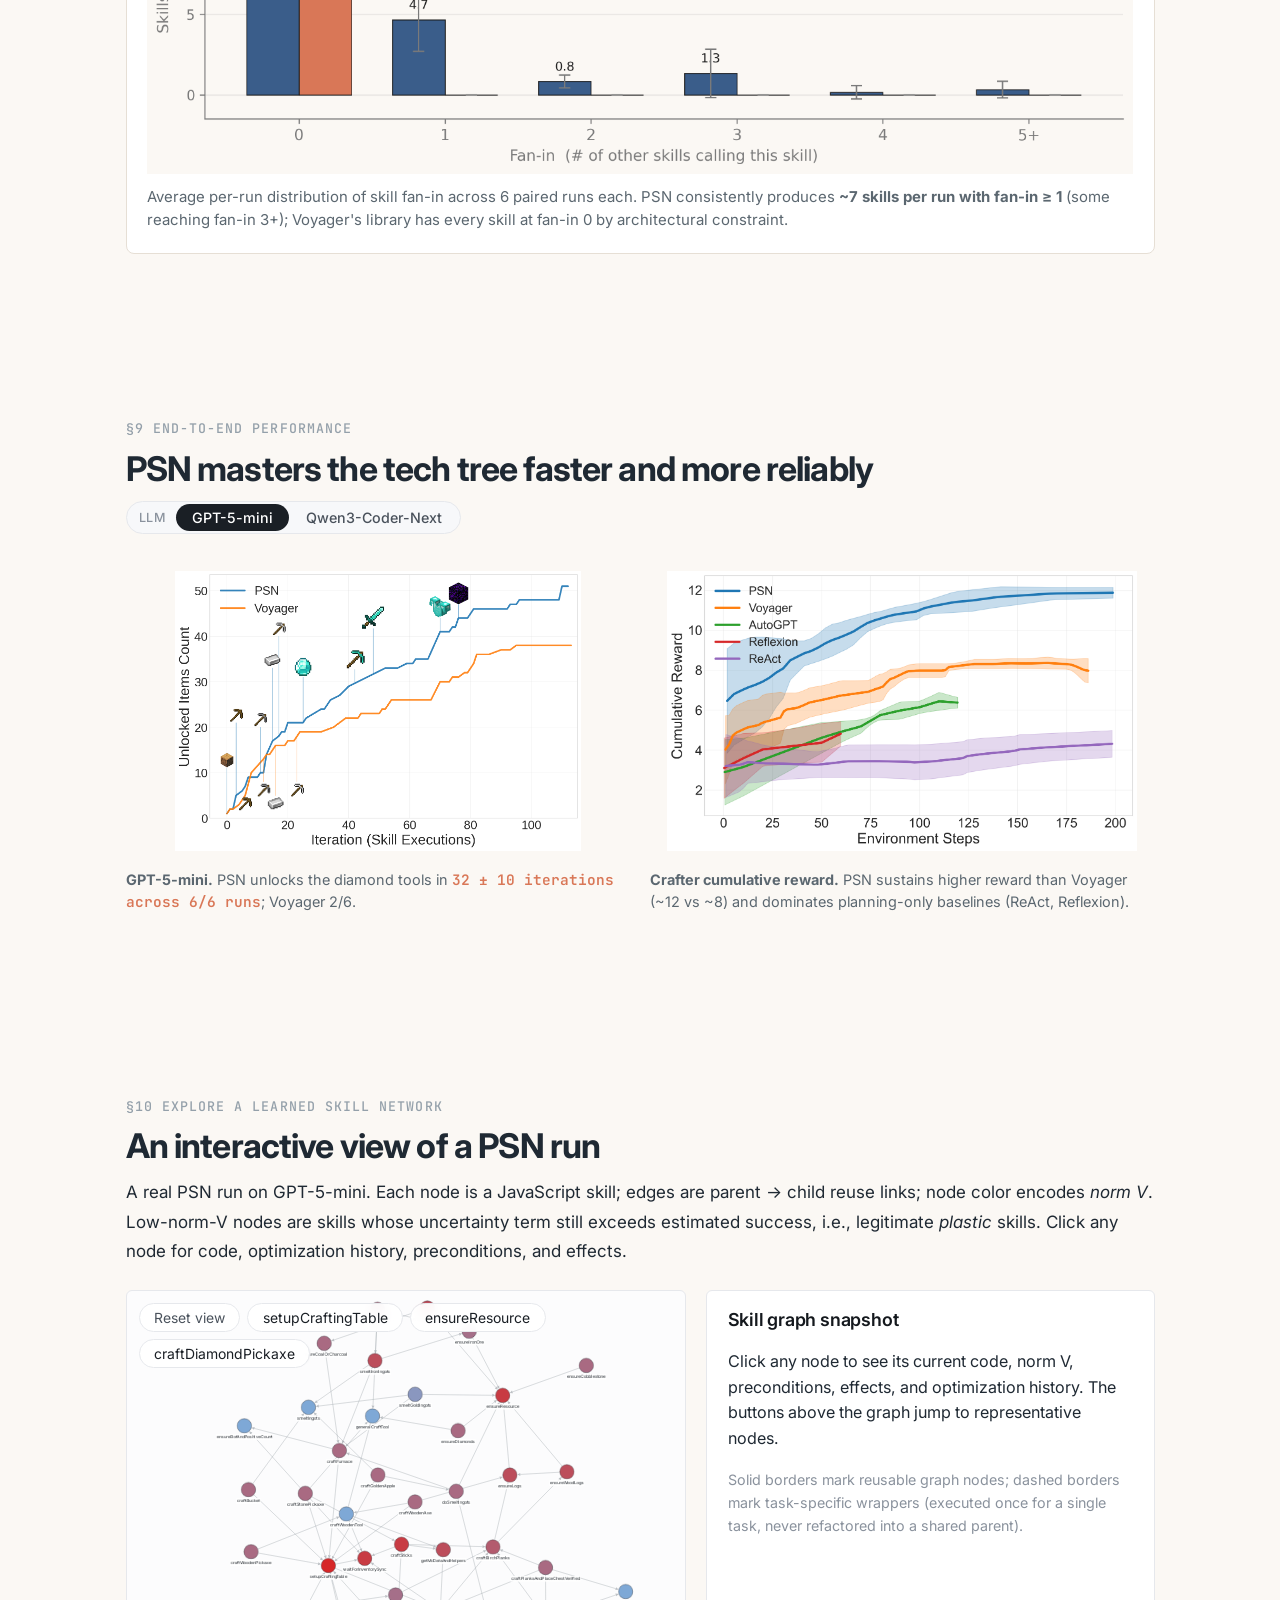
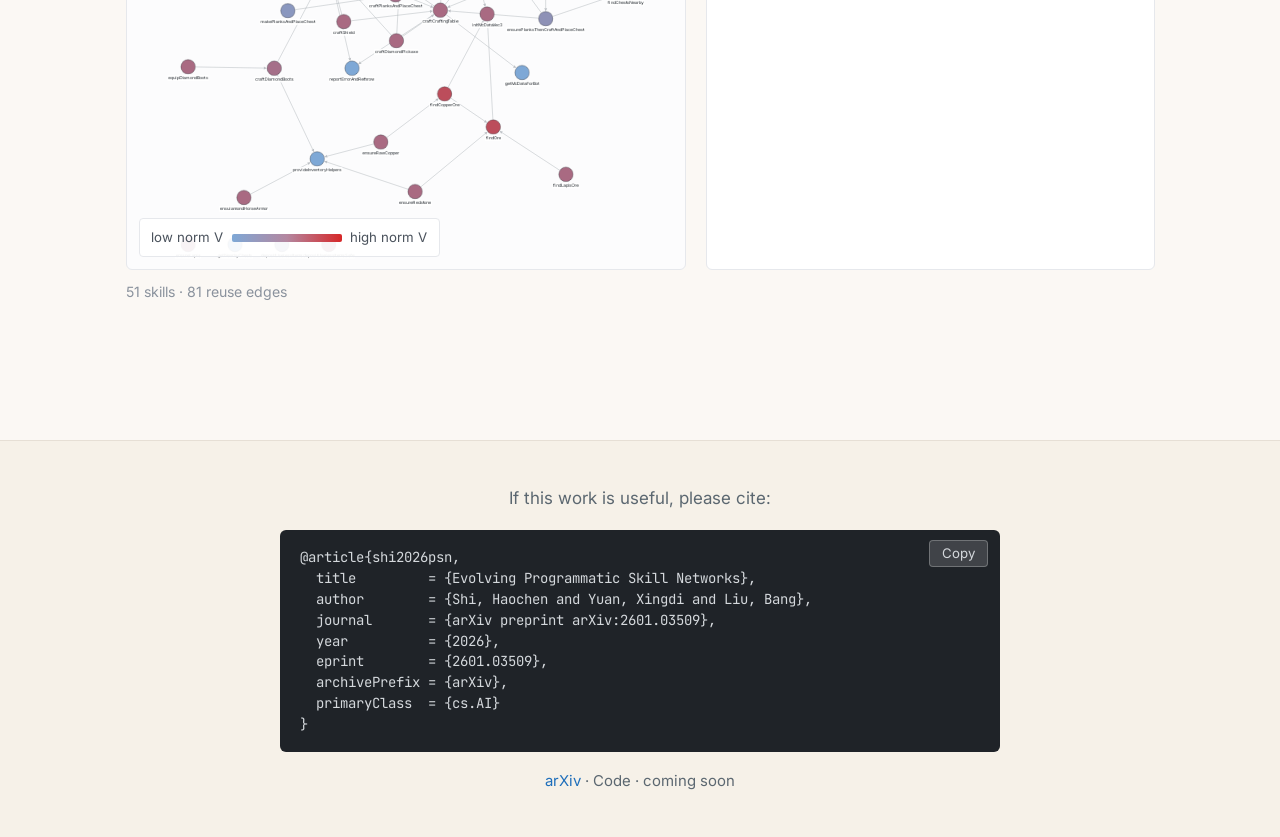
==== commit 156774a1: "fix(site): align §7/§9/§10 with the other sections (drop is-wide) These three were the only is-wide " ====
--- a/index.html
+++ b/index.html
@@ -412,7 +412,7 @@
   <!-- ============================================================== -->
   <!-- §7 NOISE                                                        -->
   <!-- ============================================================== -->
-  <section class="v3-section is-wide" id="noise">
+  <section class="v3-section" id="noise">
     <span class="eyebrow">§7 Harnessing the vulnerability of REFLECT</span>
     <h2>An LLM-powered gradient is a noisy gradient</h2>
     <p class="lead">
@@ -559,7 +559,7 @@
   <!-- ============================================================== -->
   <!-- §9 PERFORMANCE                                                 -->
   <!-- ============================================================== -->
-  <section class="v3-section is-wide" id="performance">
+  <section class="v3-section" id="performance">
     <span class="eyebrow">§9 End-to-end performance</span>
     <h2>PSN masters the tech tree faster and more reliably</h2>
 
@@ -617,7 +617,7 @@
   <!-- ============================================================== -->
   <!-- §10 EXPLORE                                                     -->
   <!-- ============================================================== -->
-  <section class="v3-section is-wide skill-graph-section" id="explore">
+  <section class="v3-section skill-graph-section" id="explore">
     <span class="eyebrow">§10 Explore a learned skill network</span>
     <h2>An interactive view of a PSN run</h2>
     <p>
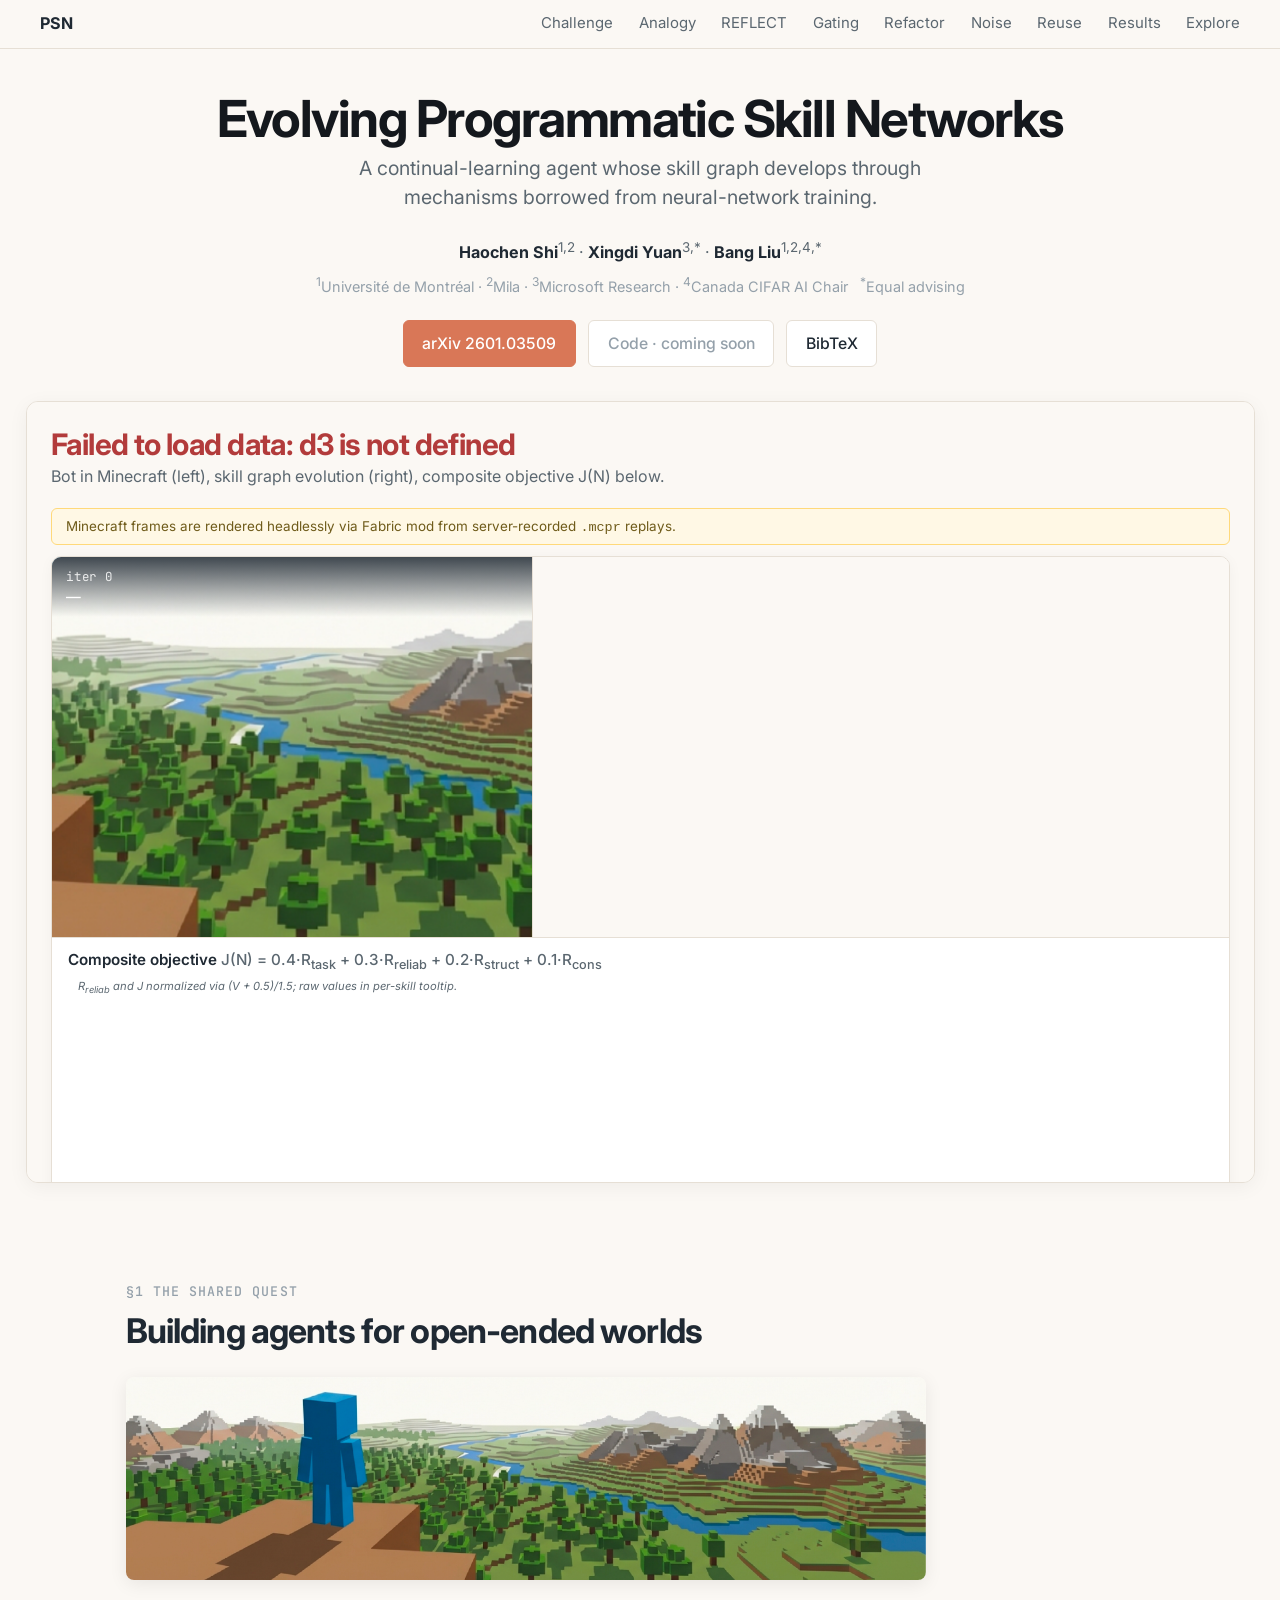
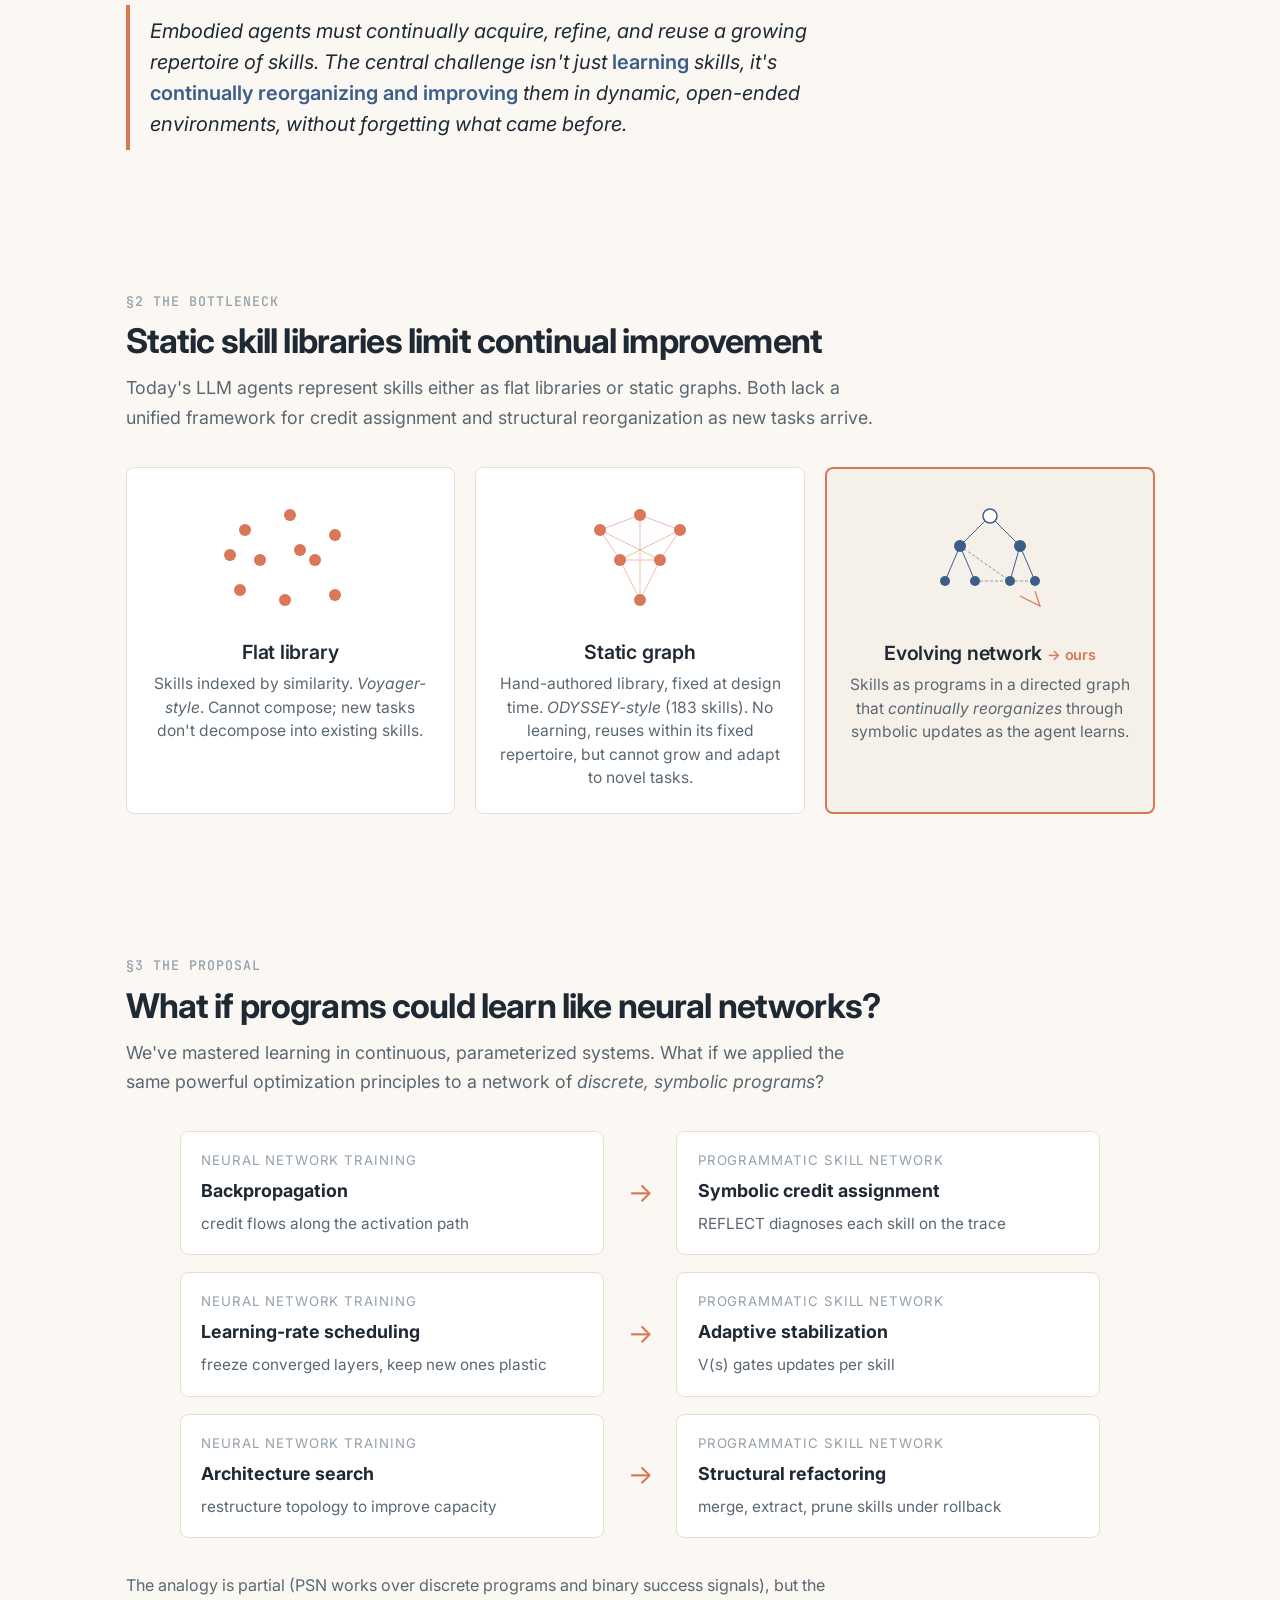
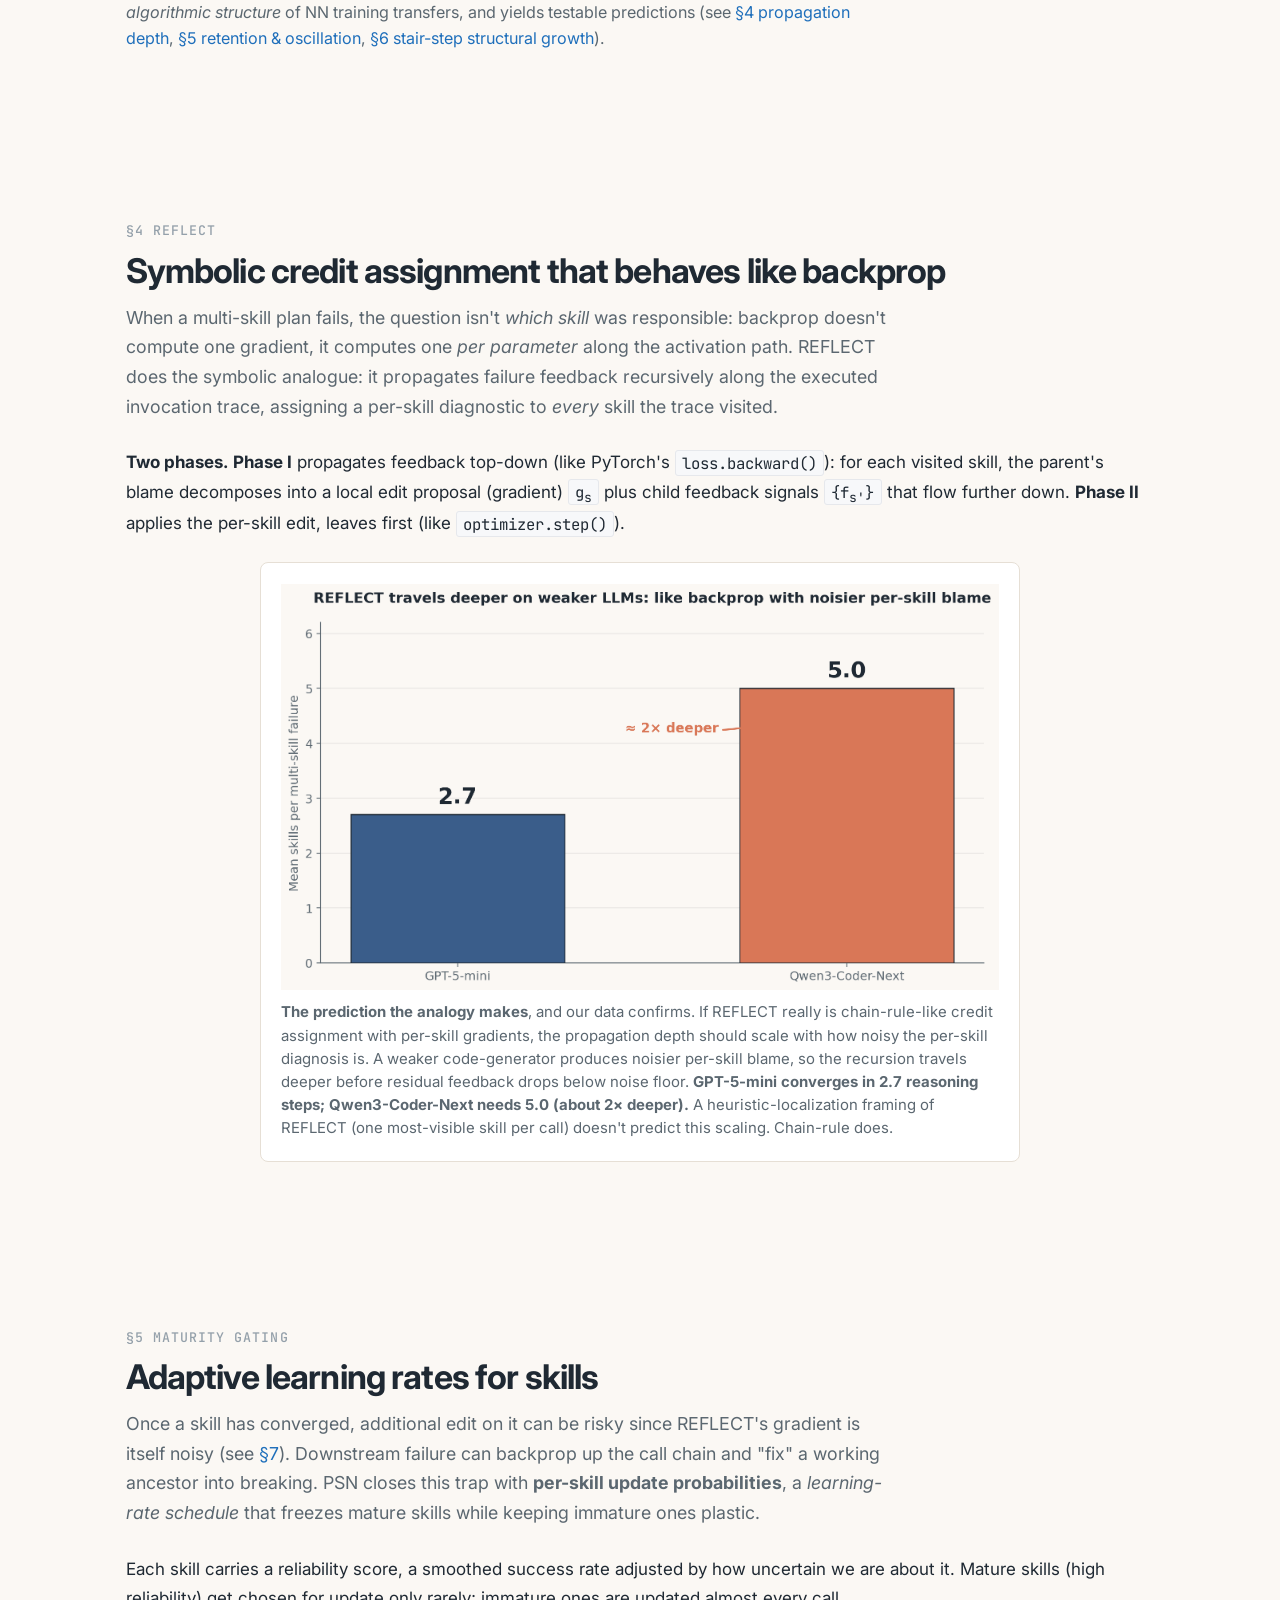
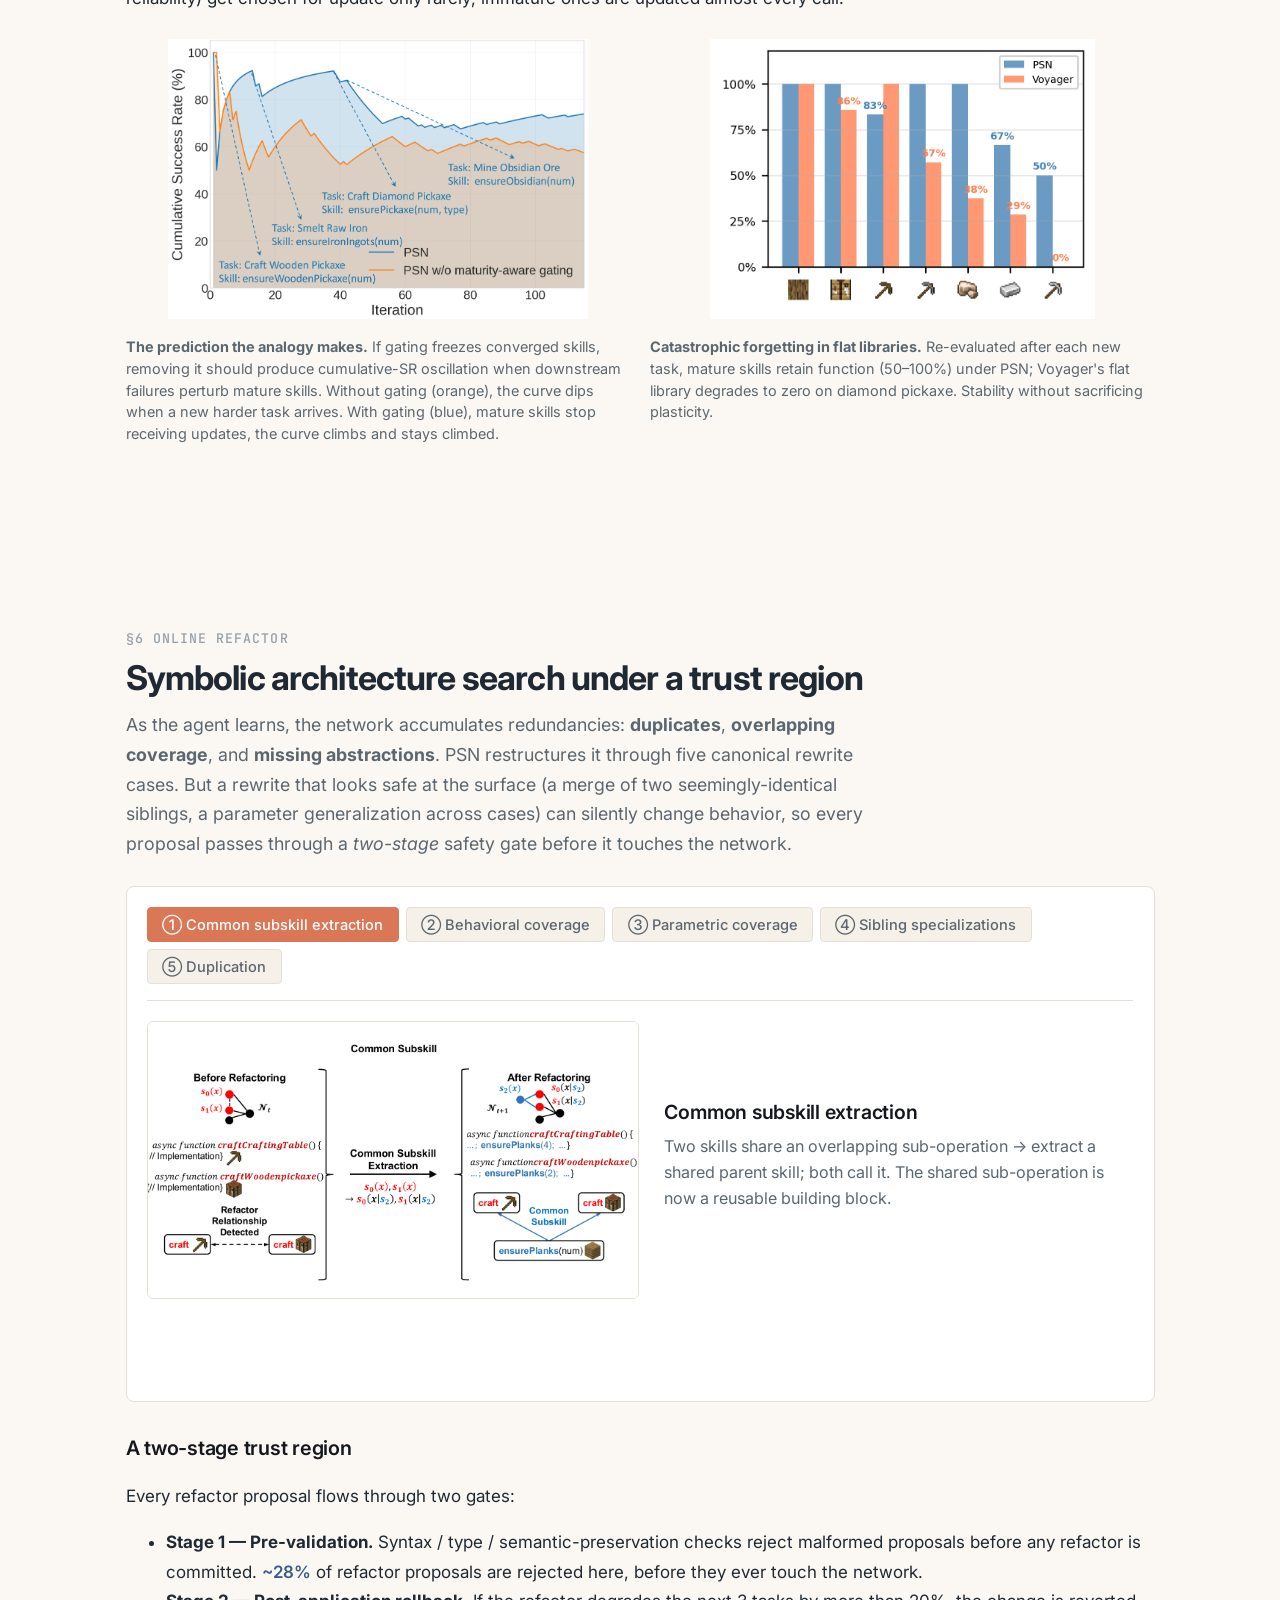
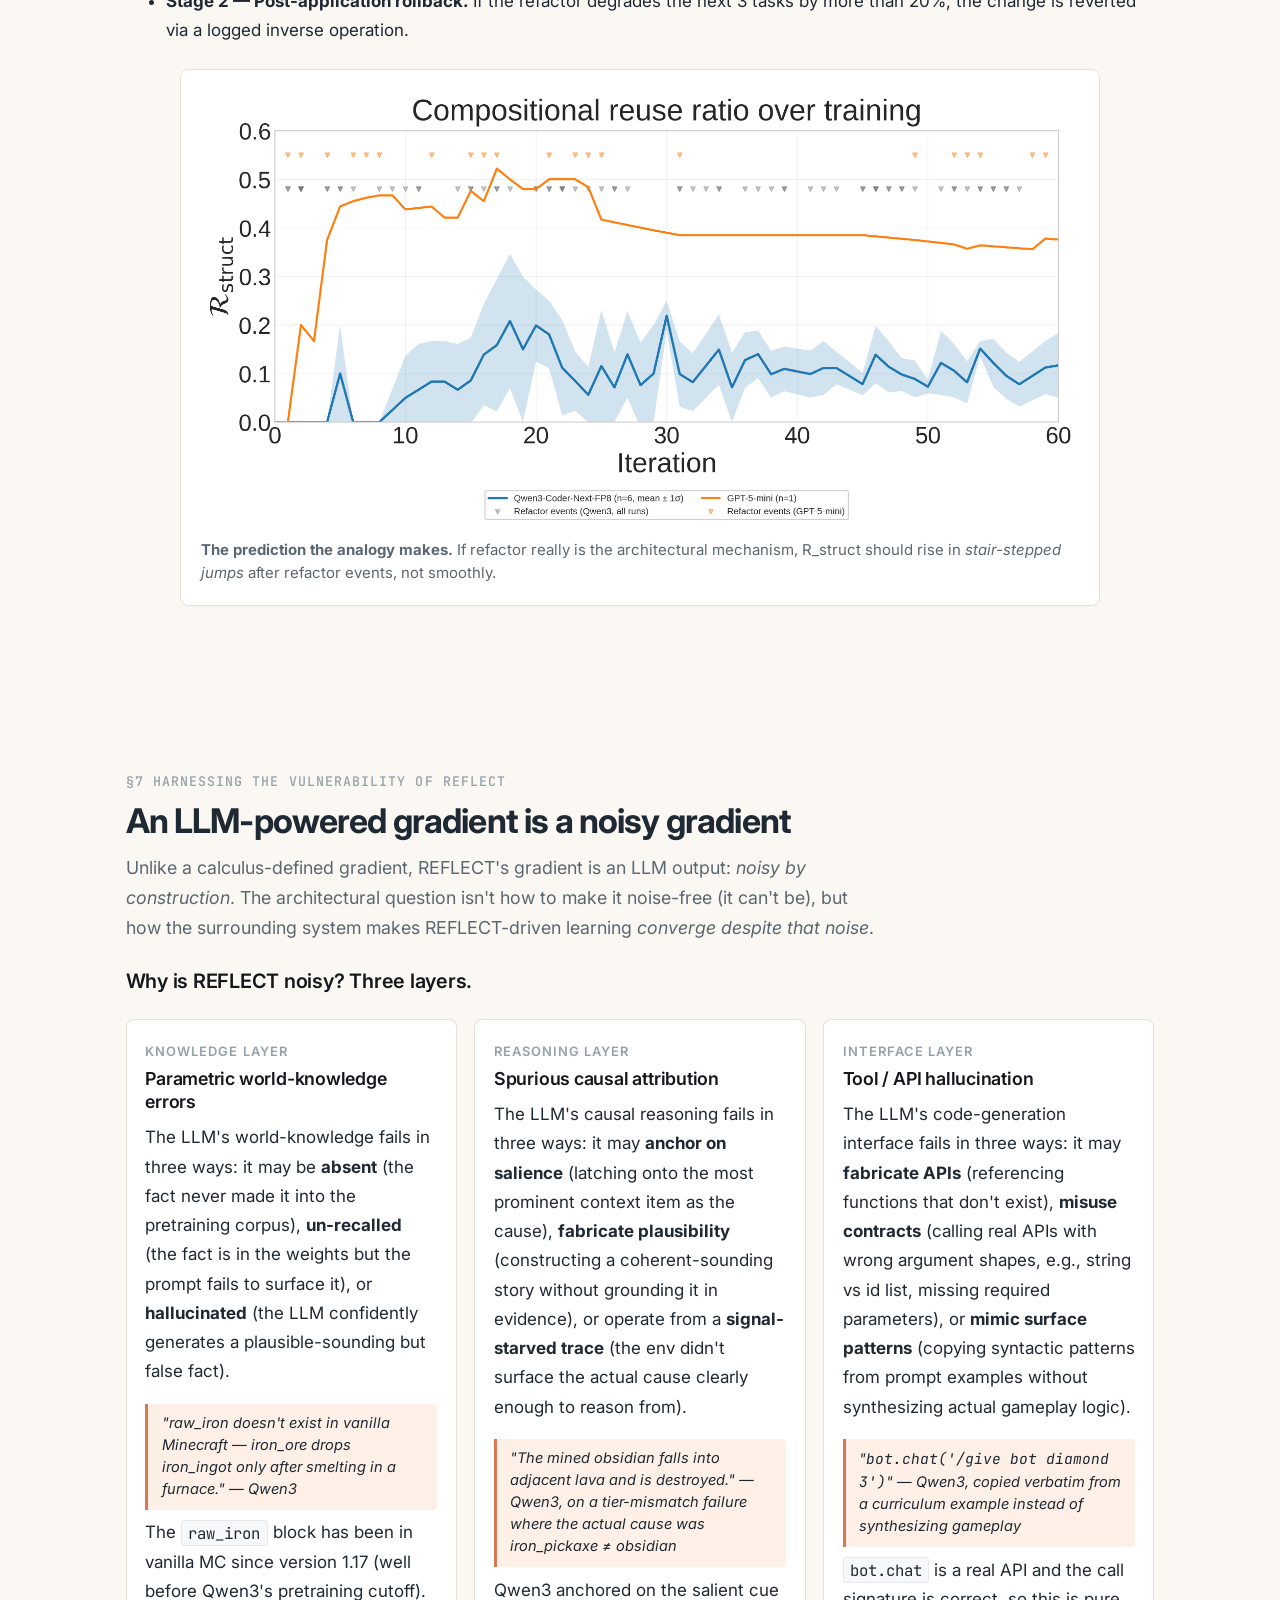
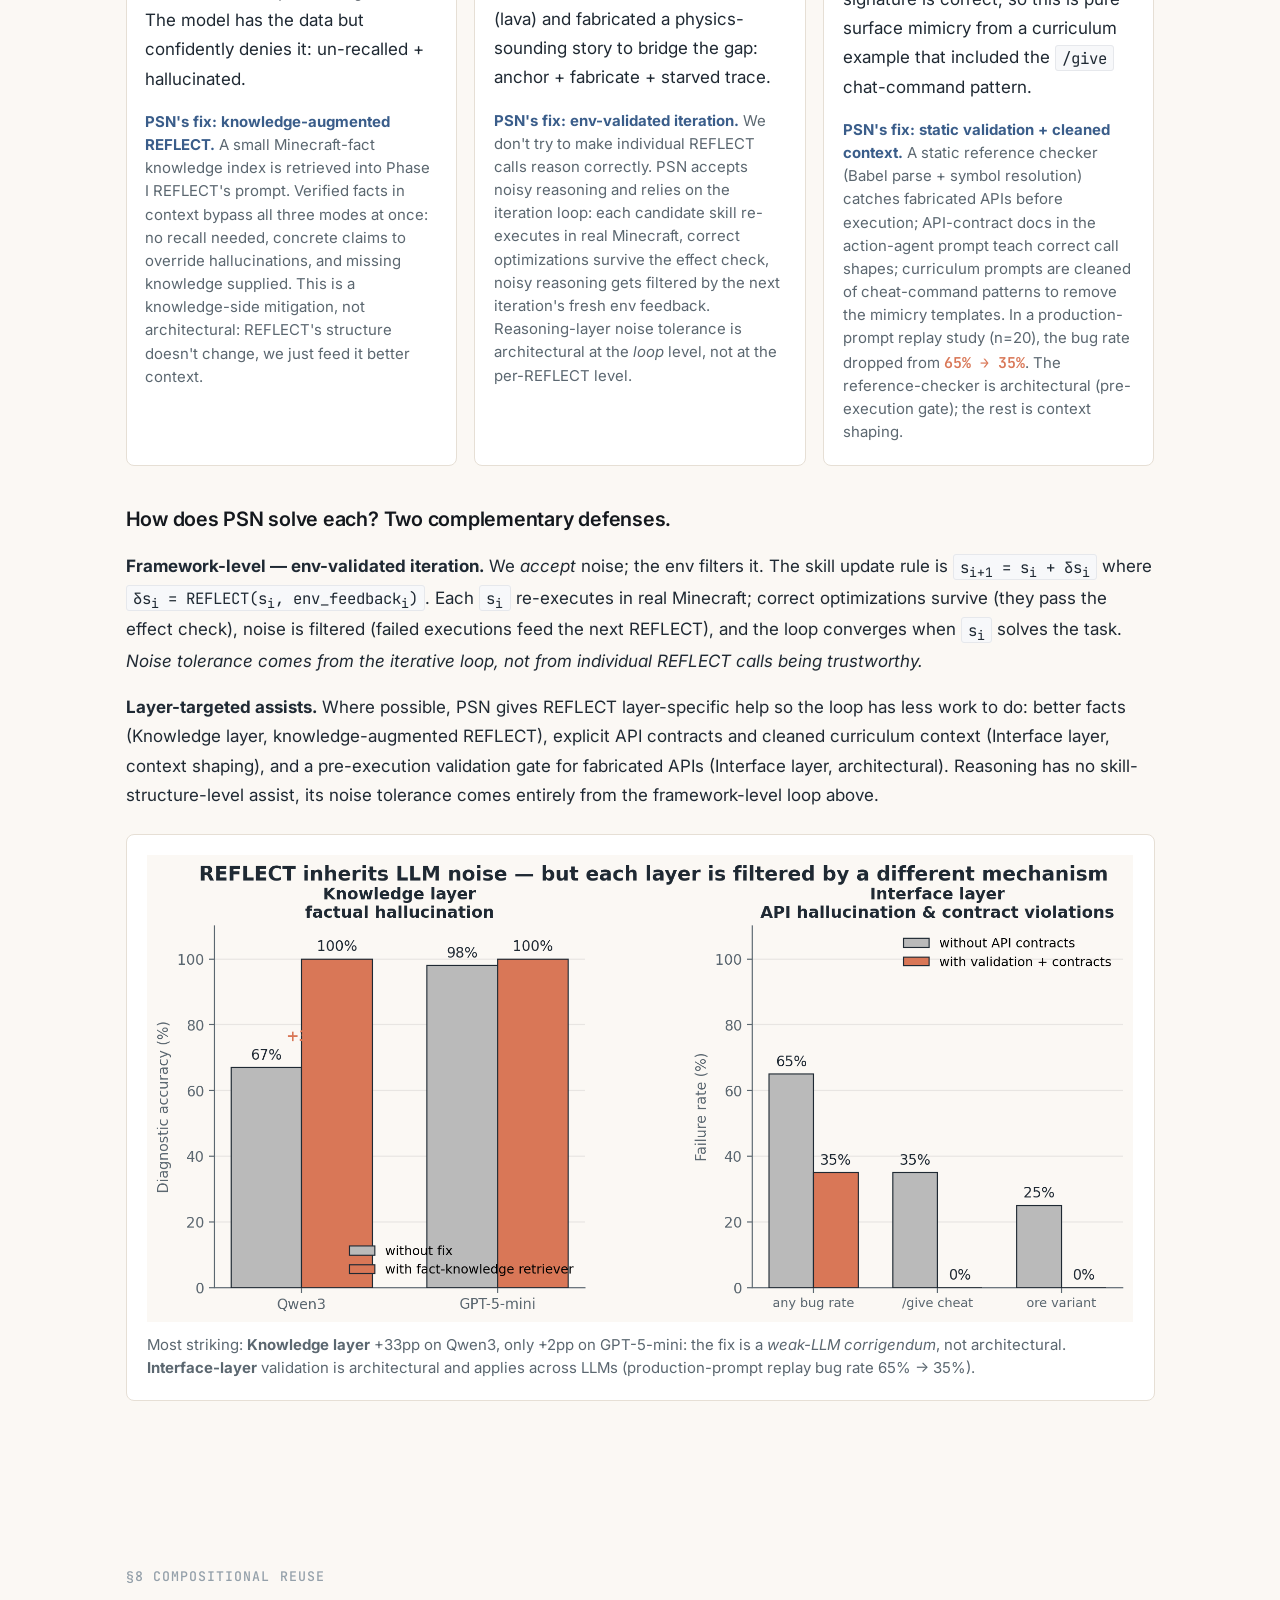
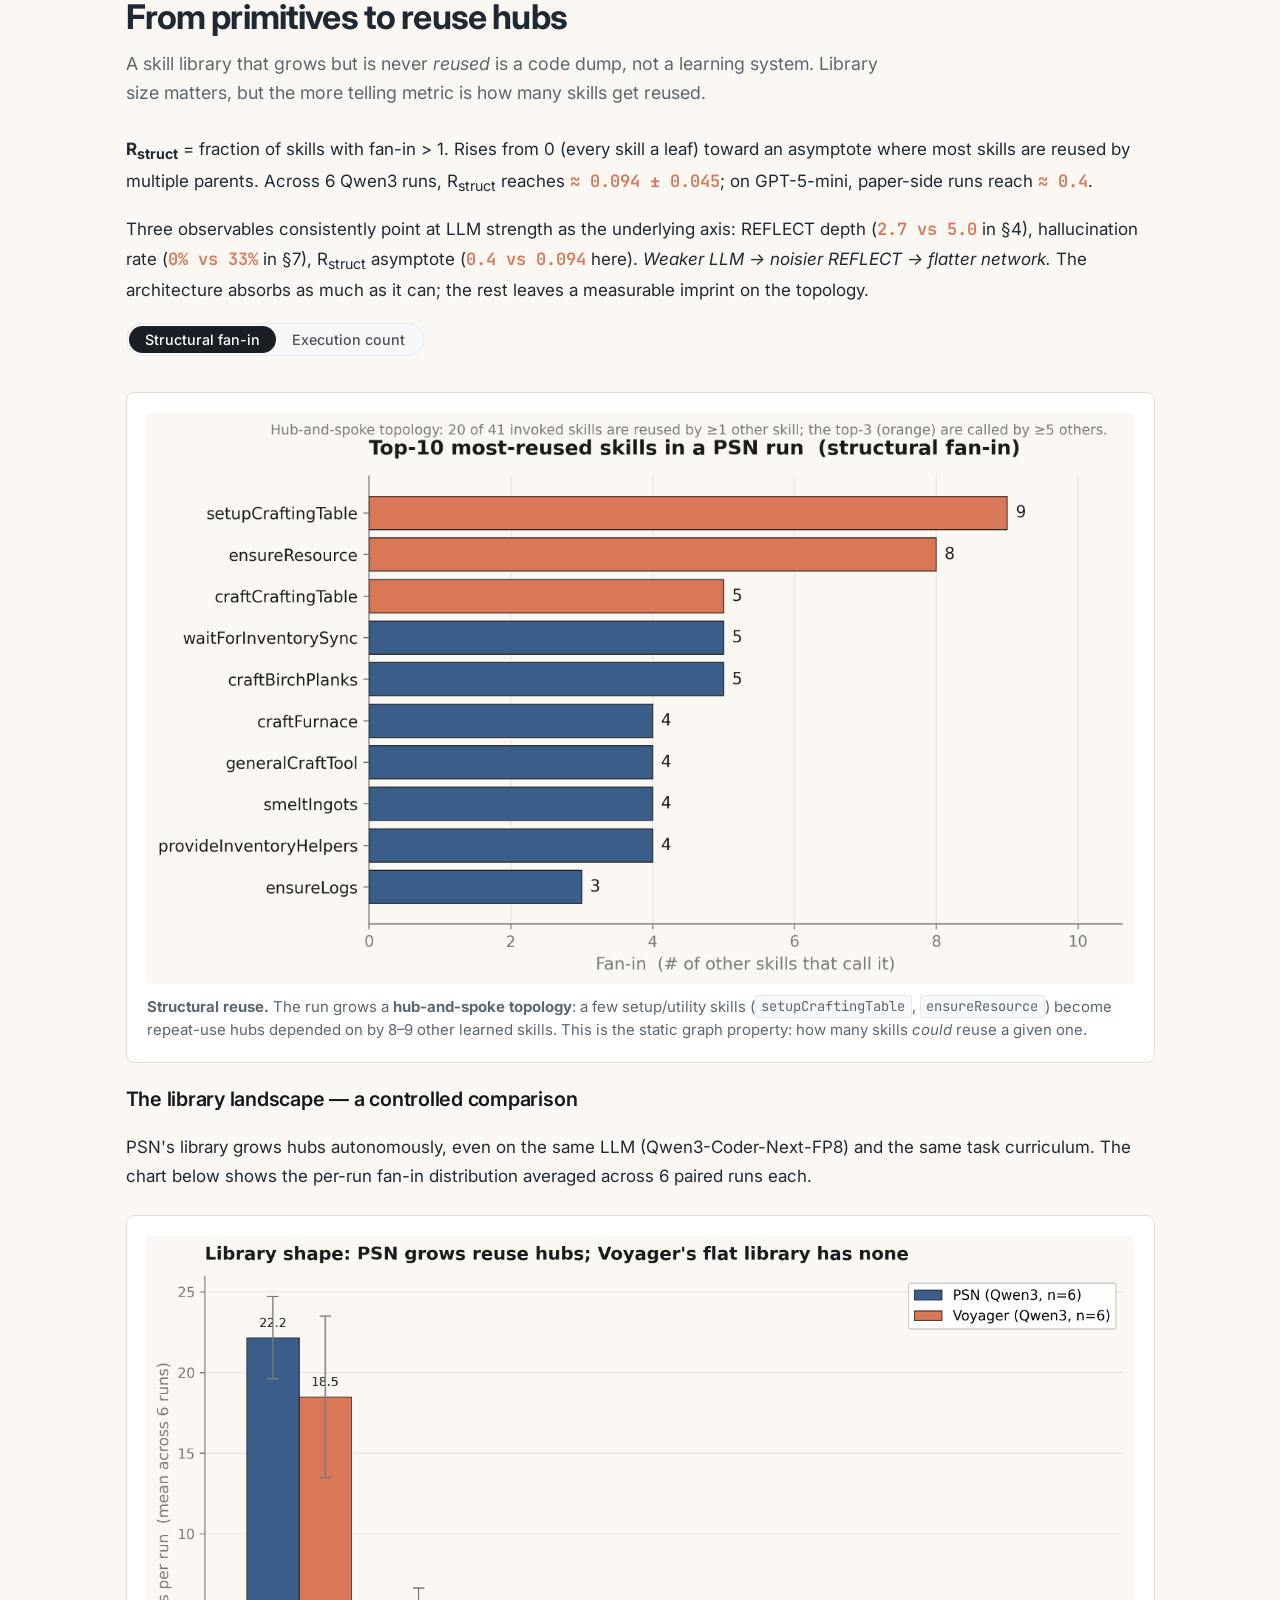
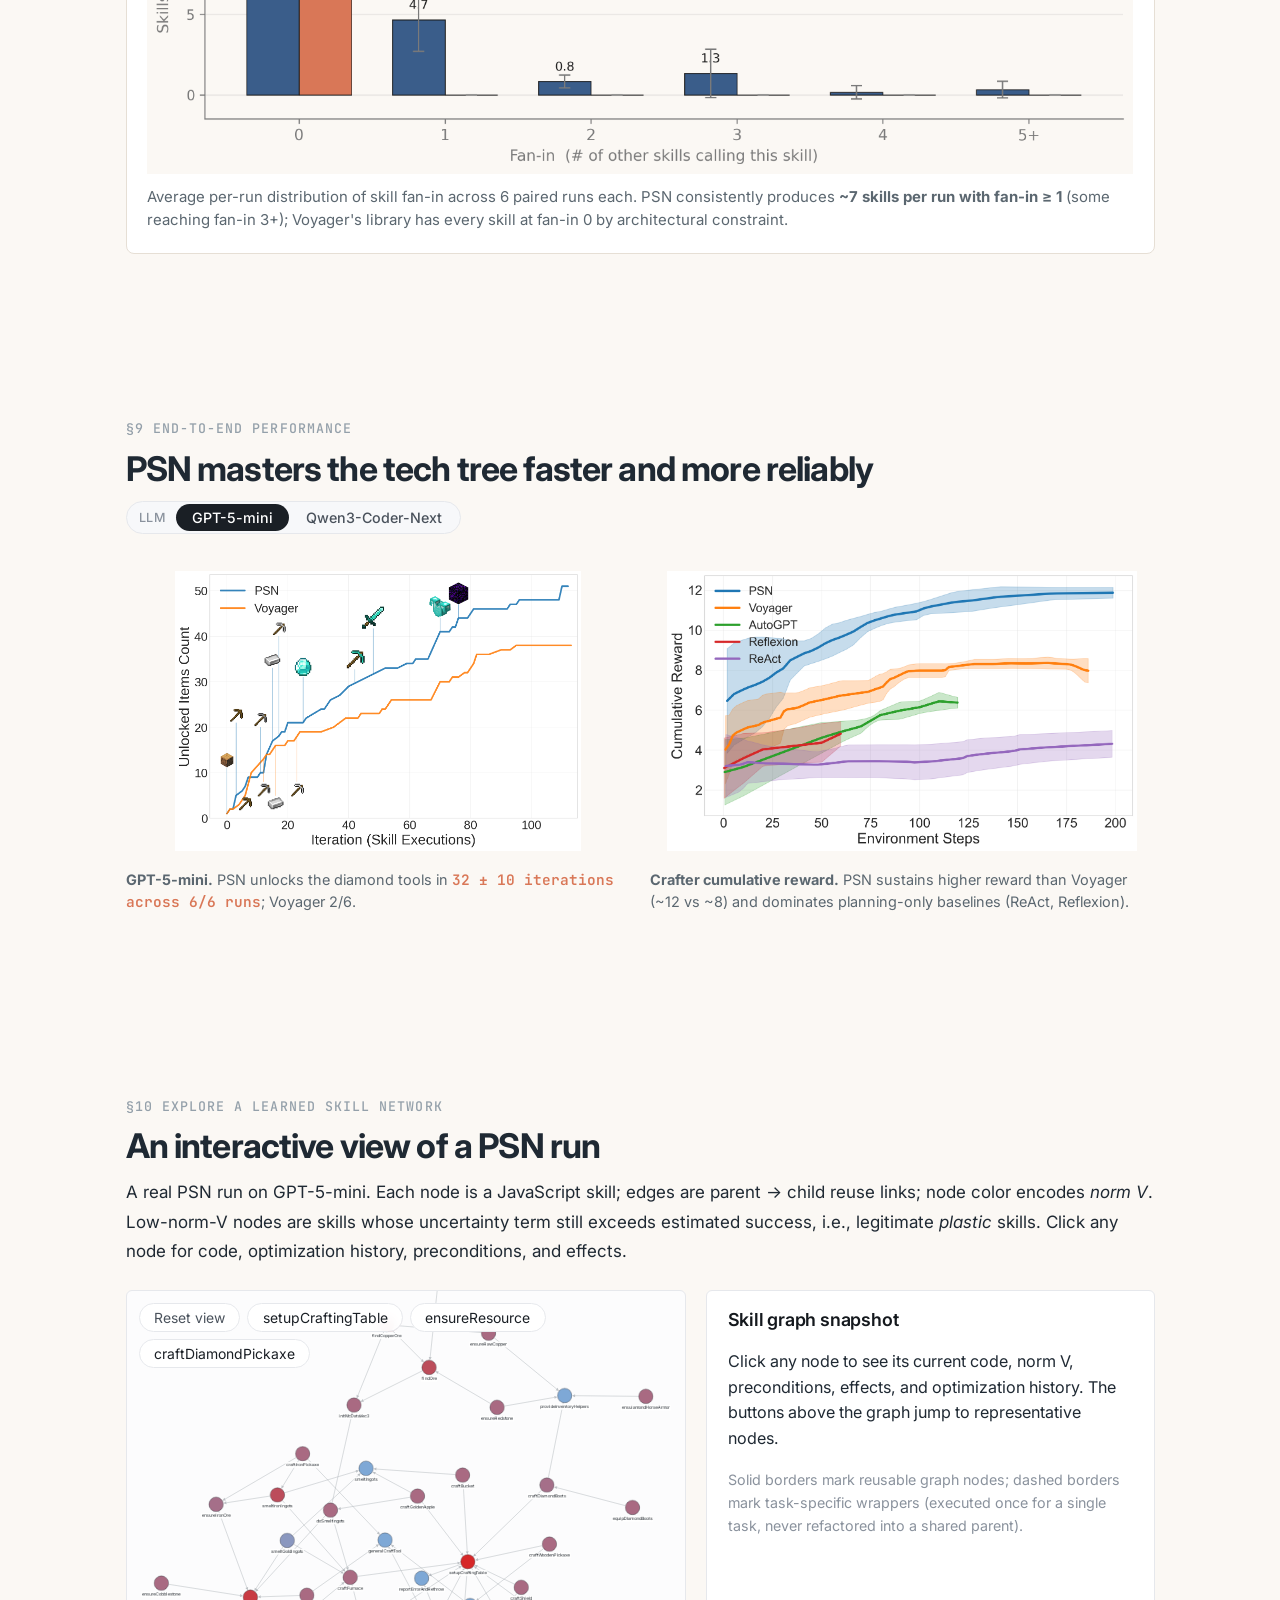
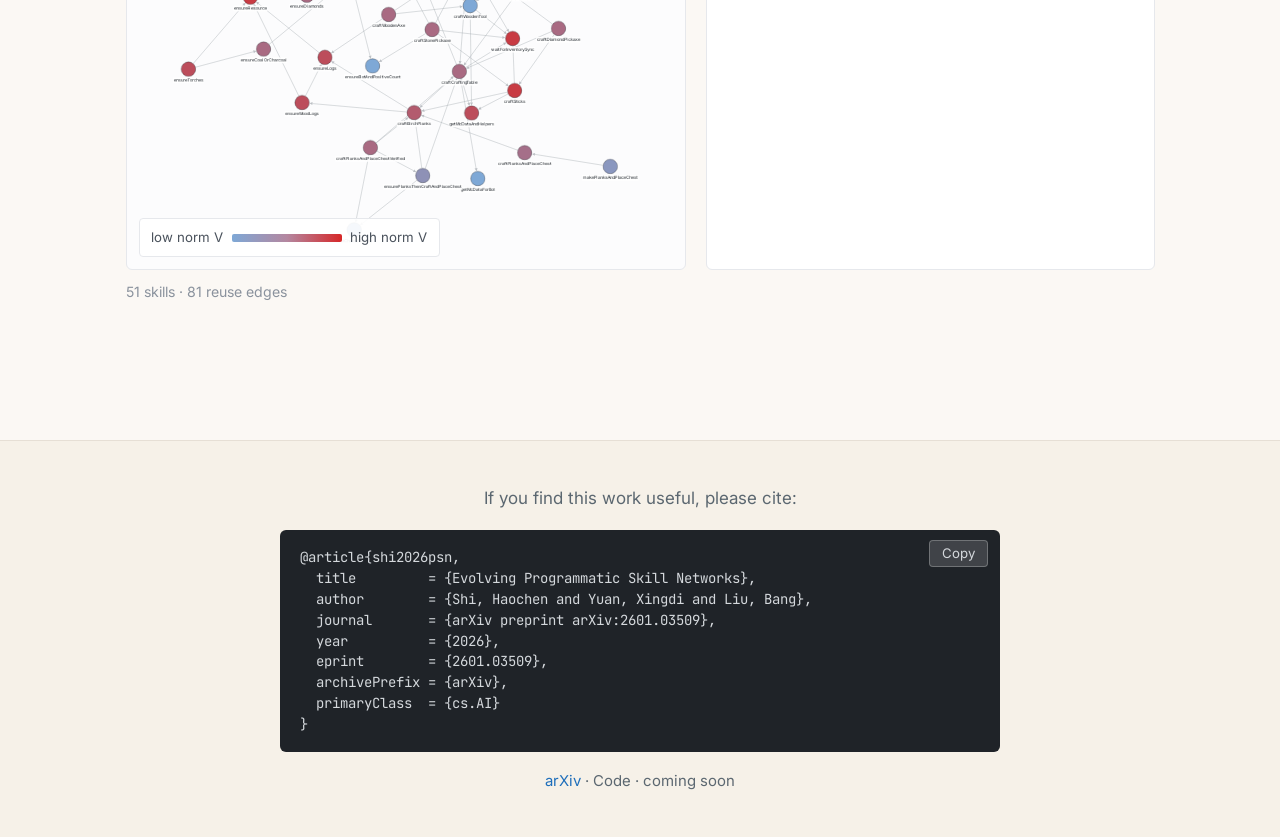
==== commit 83eec4a1: "docs(site): reword citation prompt to 'If you find this work useful' Matches the repo README phrasin" ====
--- a/index.html
+++ b/index.html
@@ -653,7 +653,7 @@
   <!-- Footer / Citation                                               -->
   <!-- ============================================================== -->
   <footer class="v3-footer" id="bibtex">
-    <p style="margin: 0 0 0.3rem; color: var(--v3-muted);">If this work is useful, please cite:</p>
+    <p style="margin: 0 0 0.3rem; color: var(--v3-muted);">If you find this work useful, please cite:</p>
     <pre class="bibtex"><button class="copy-btn" onclick="copyBibtex()">Copy</button><code id="bibtex-content">@article{shi2026psn,
   title         = {Evolving Programmatic Skill Networks},
   author        = {Shi, Haochen and Yuan, Xingdi and Liu, Bang},
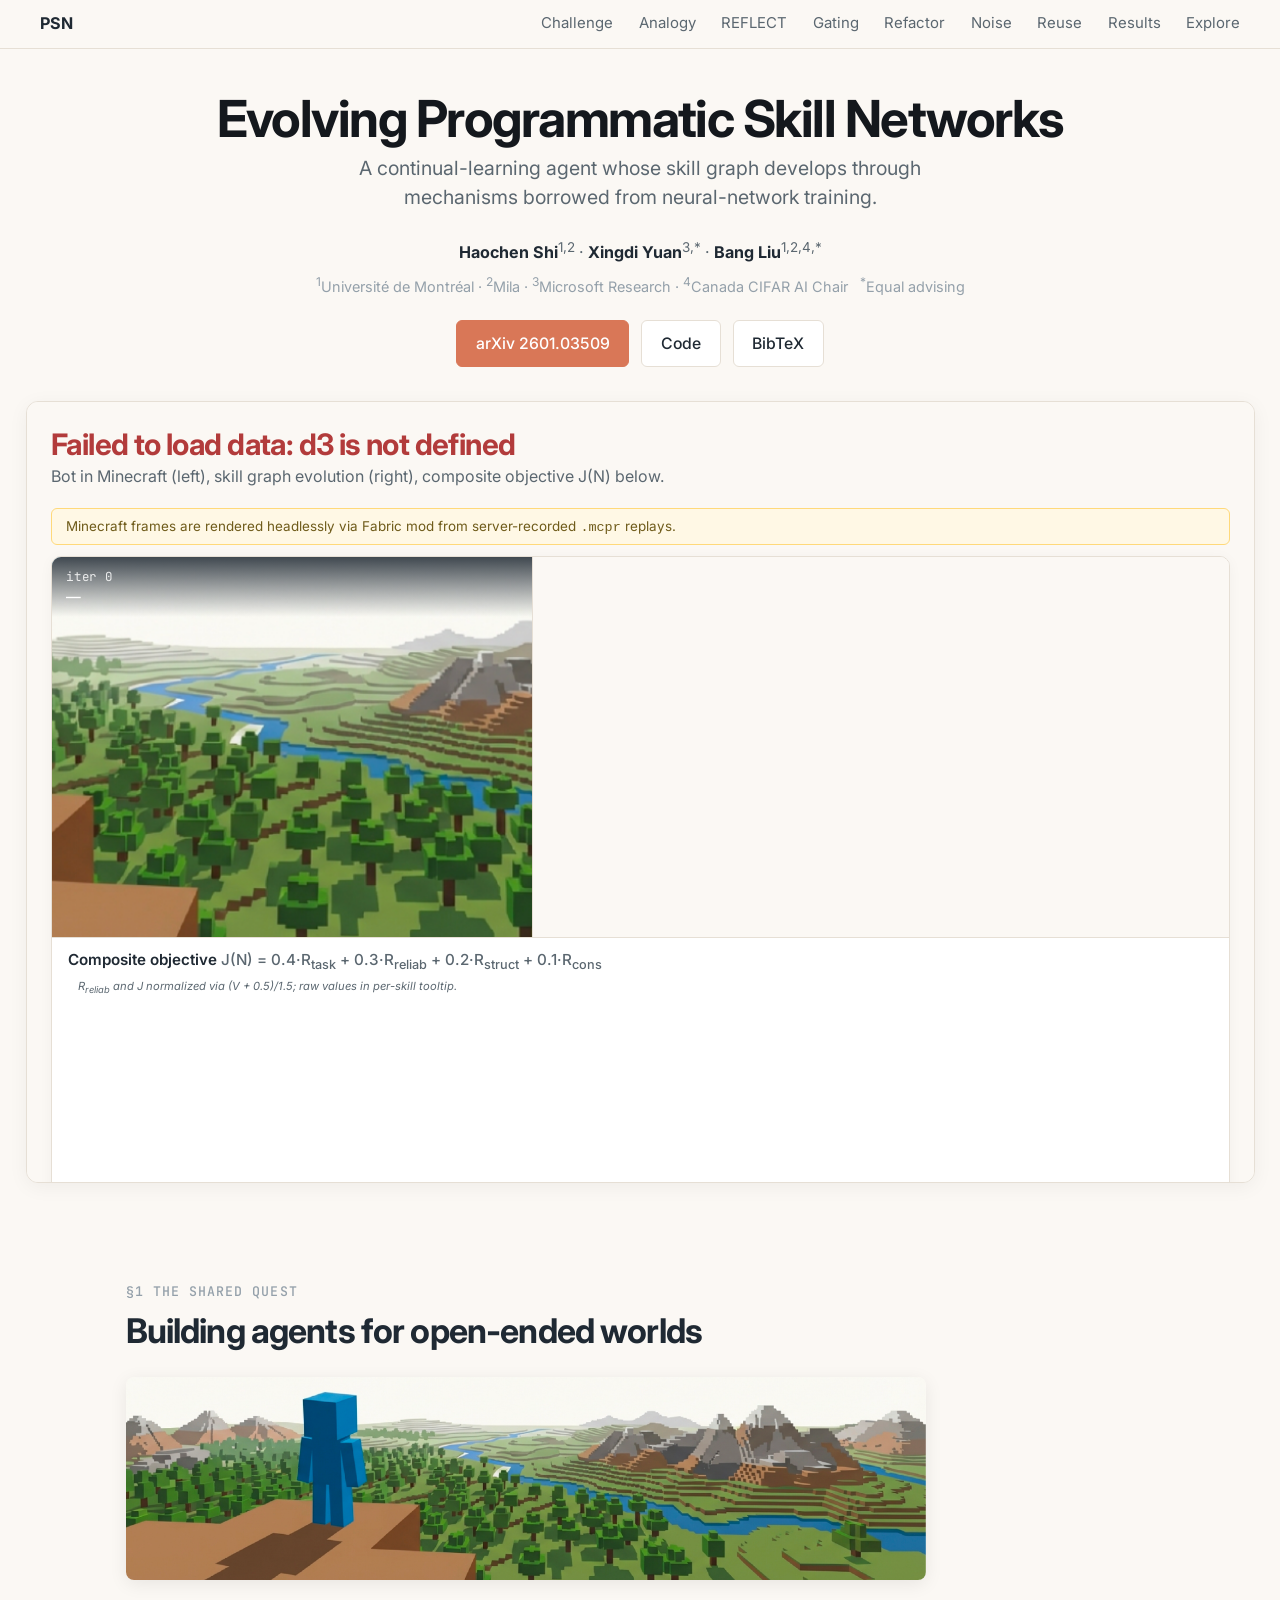
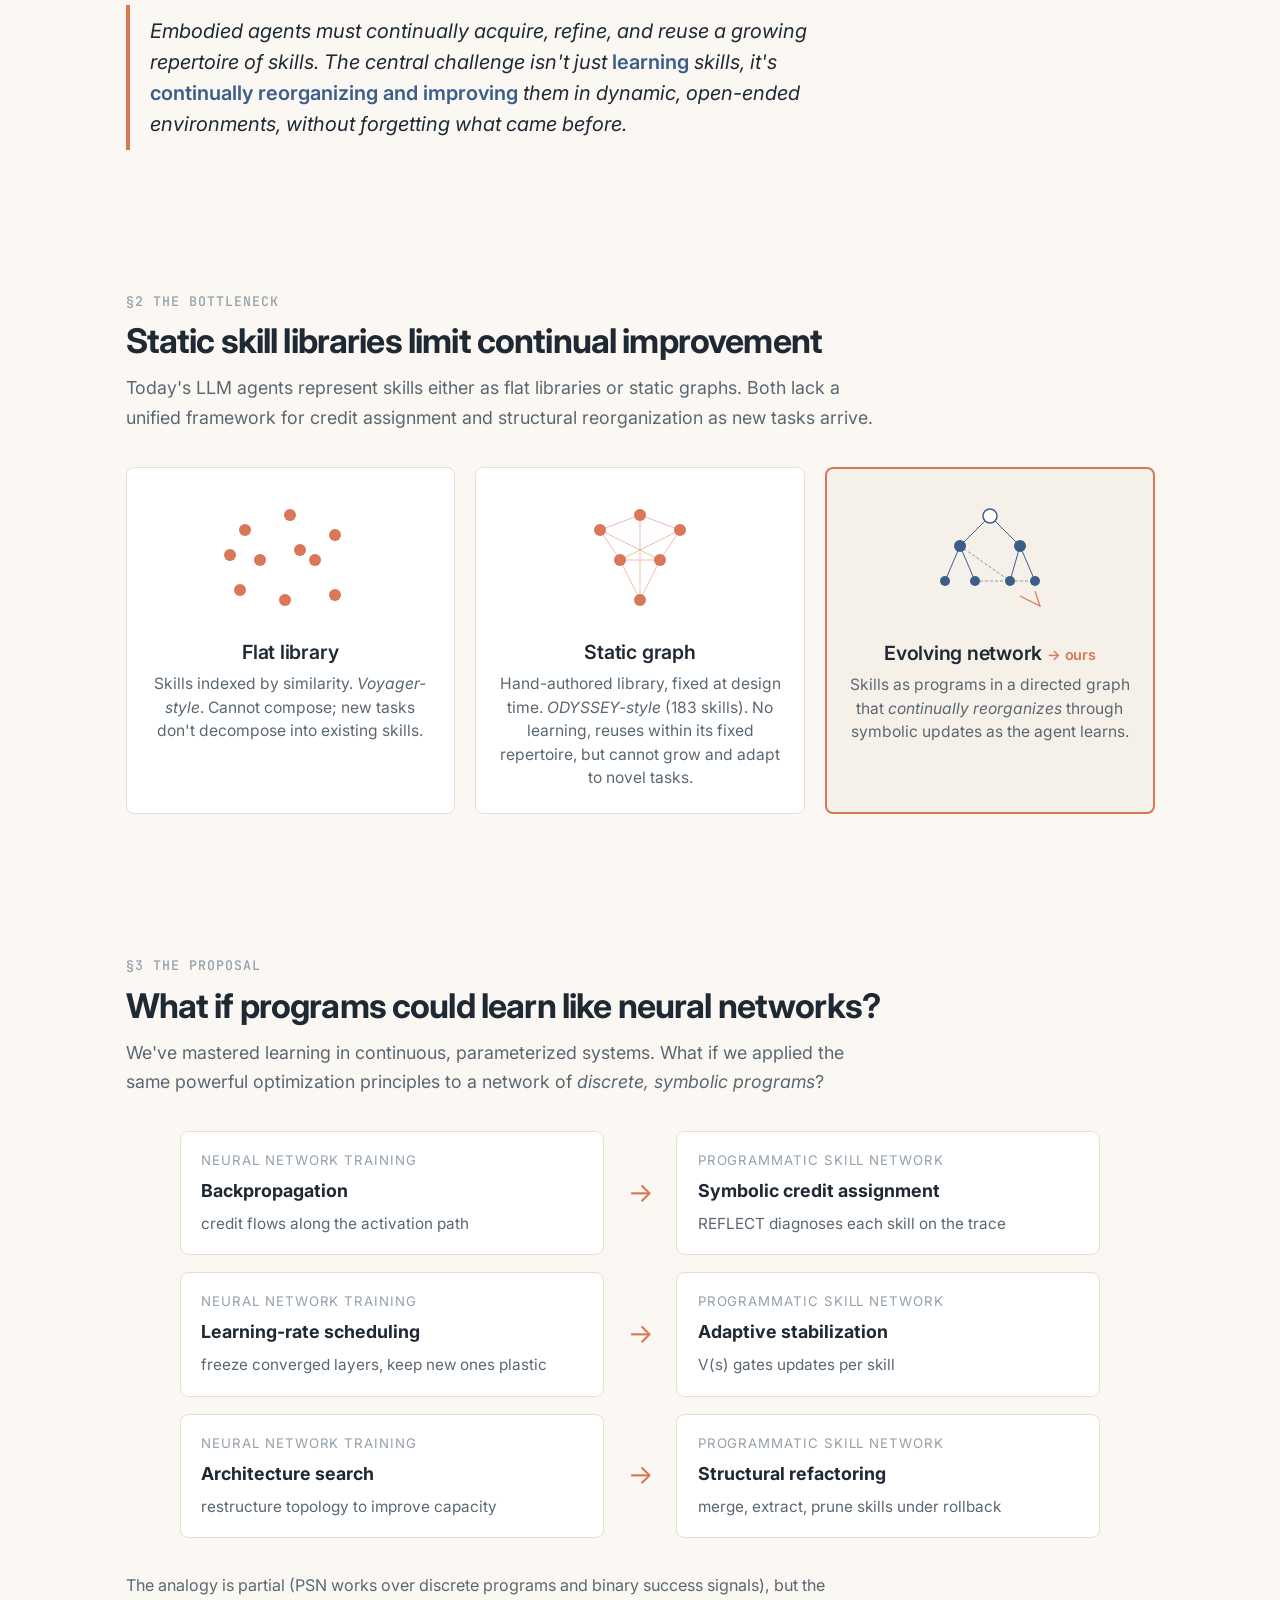
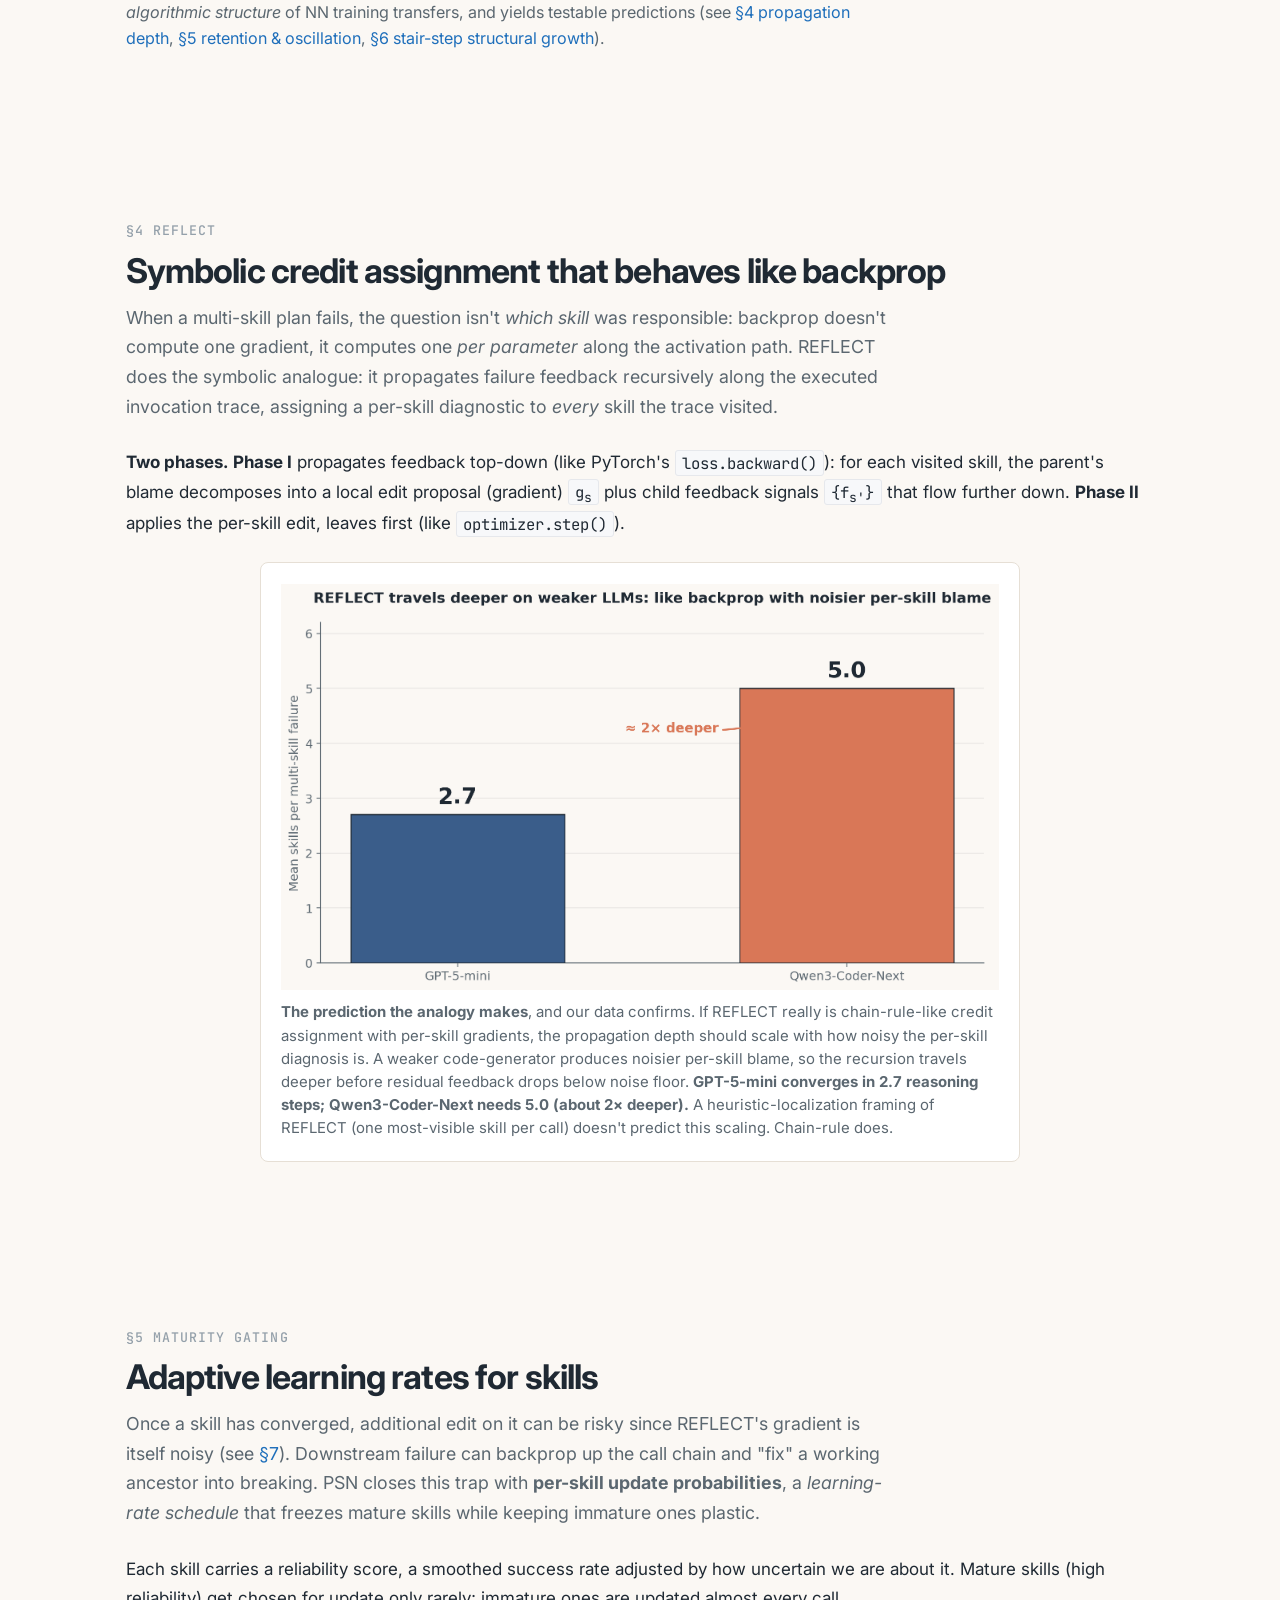
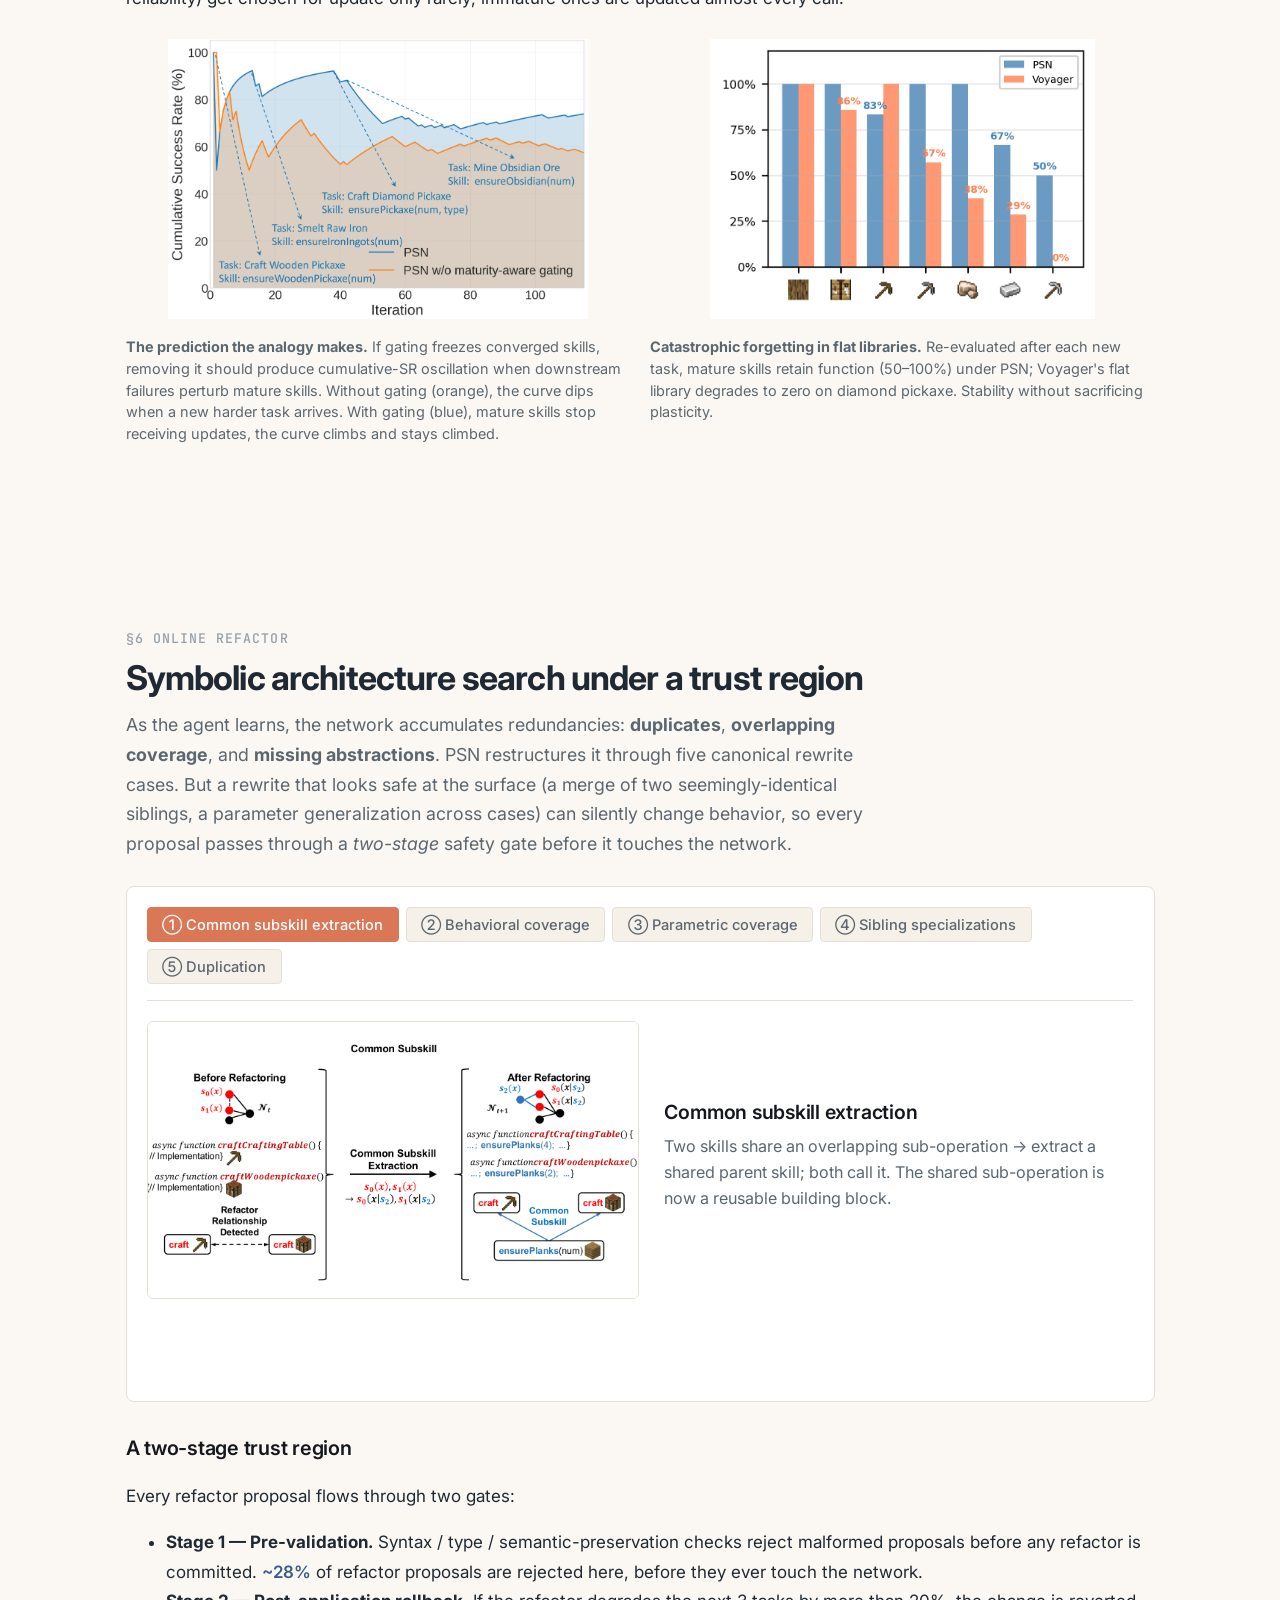
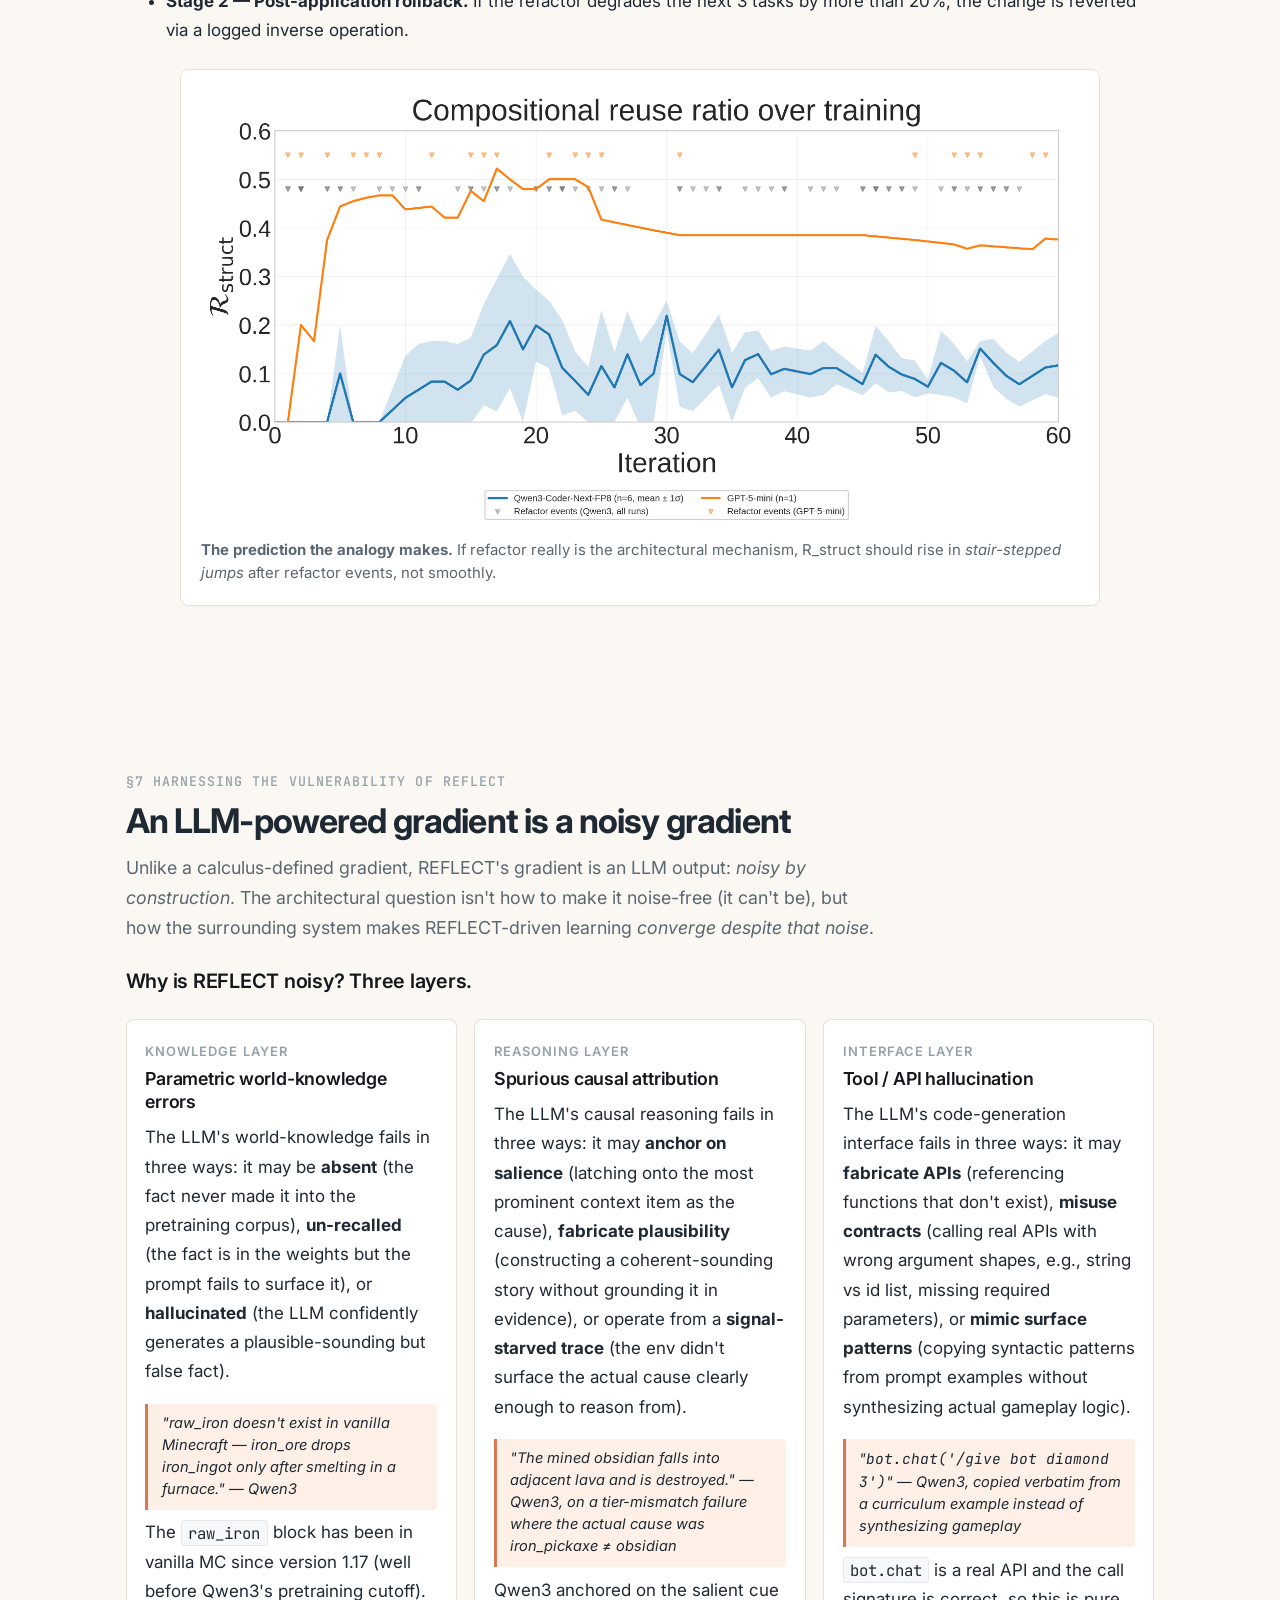
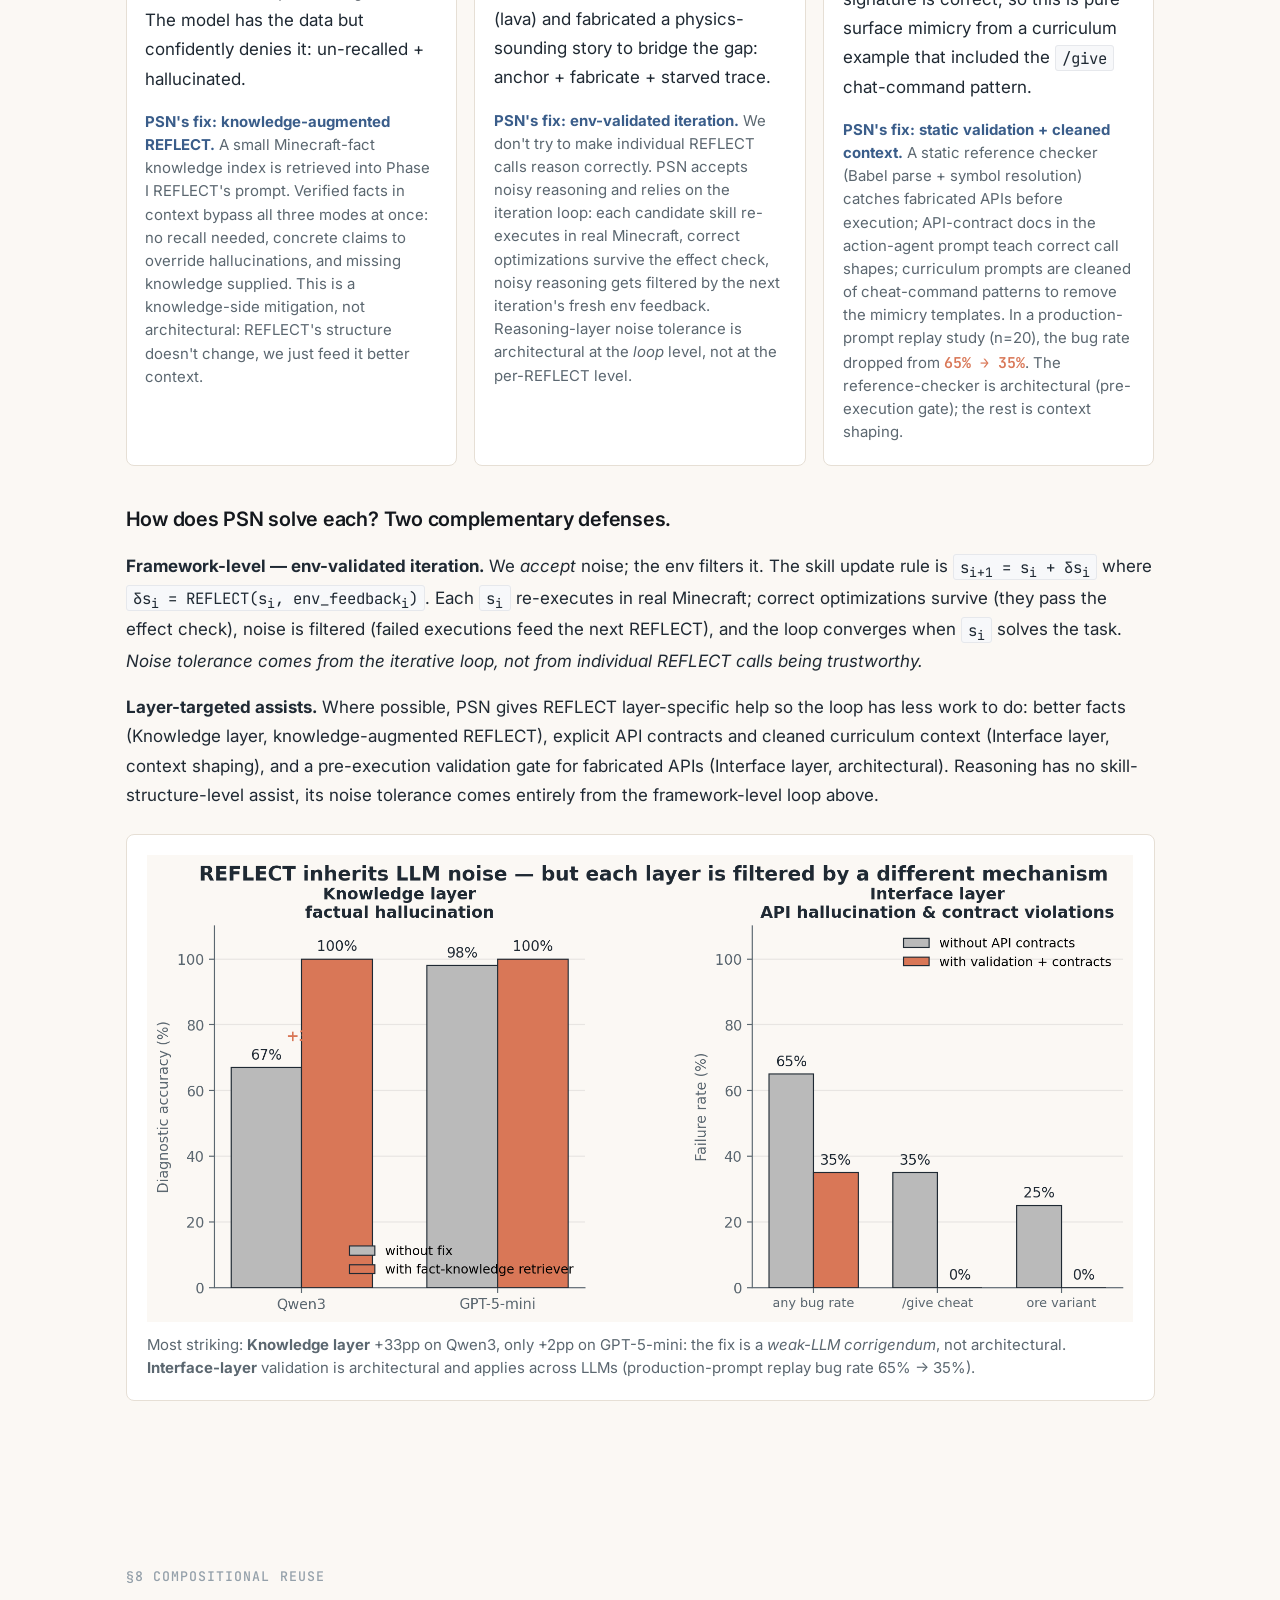
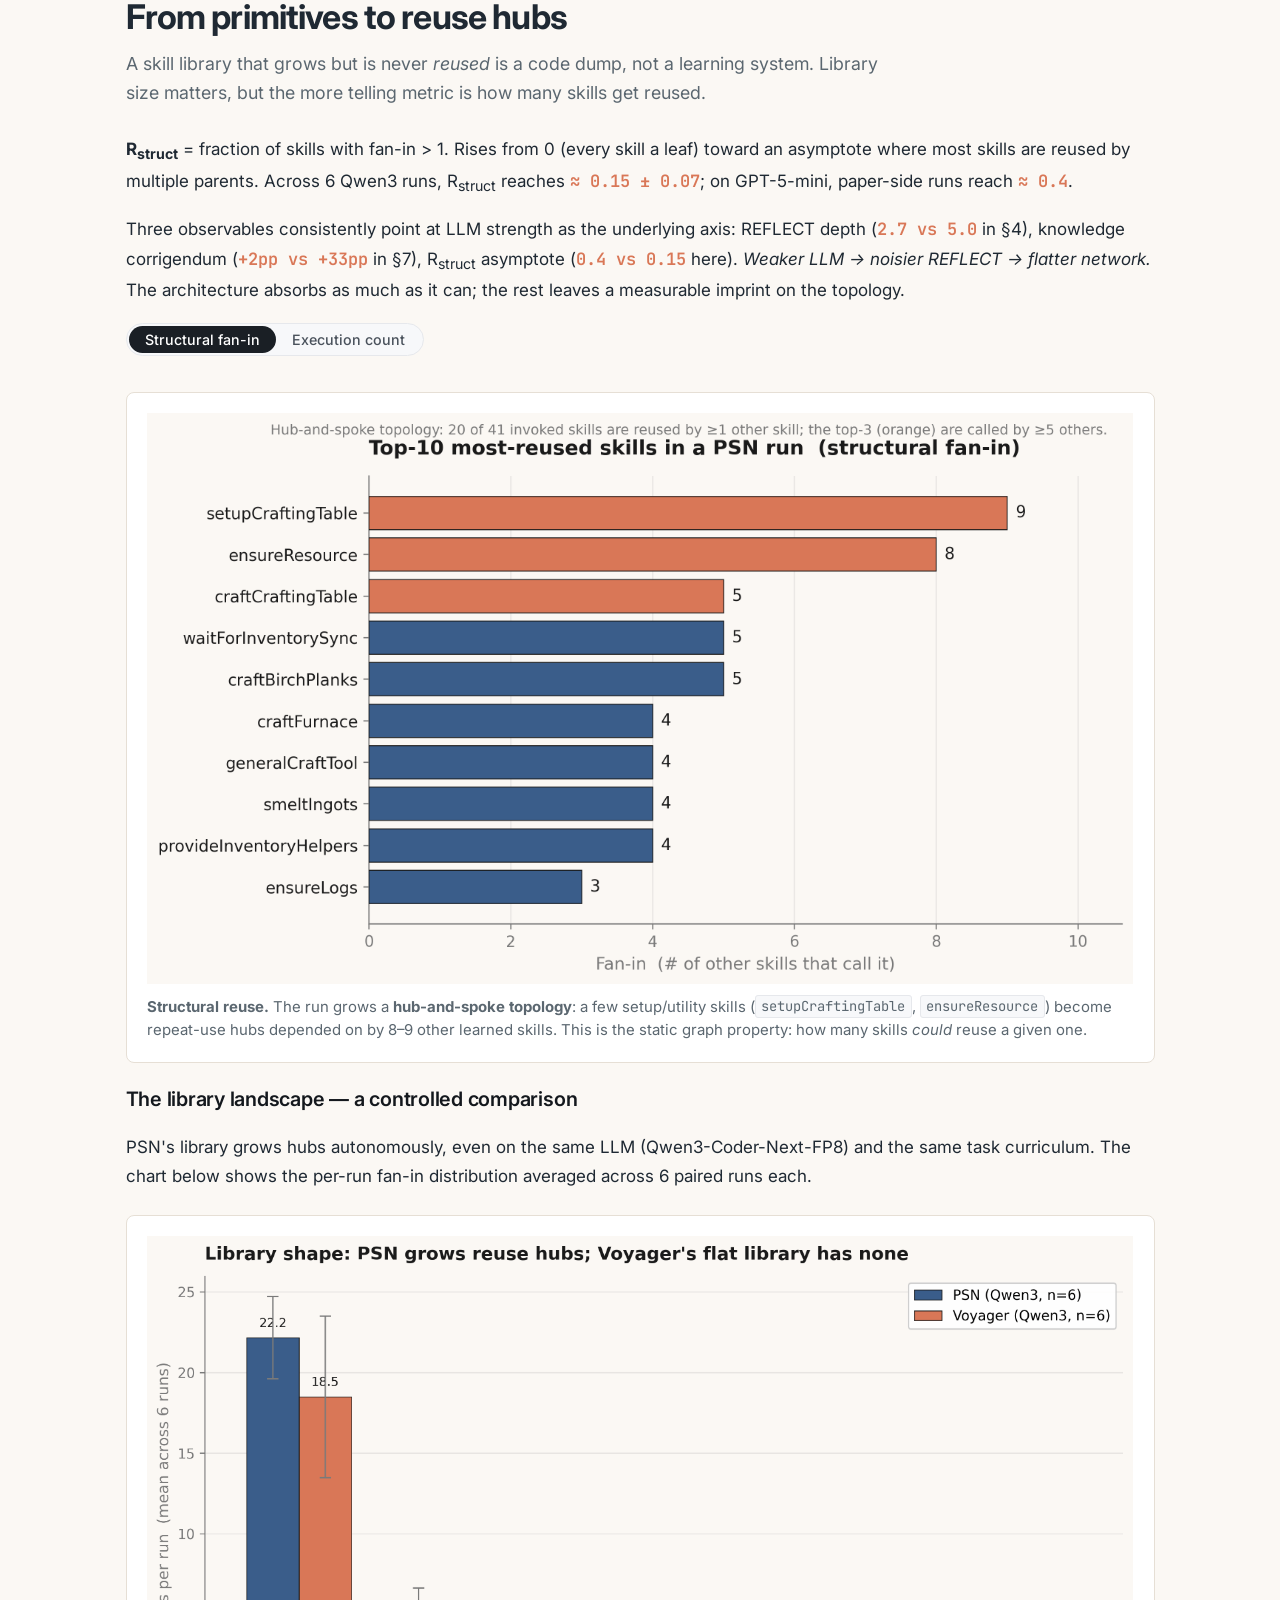
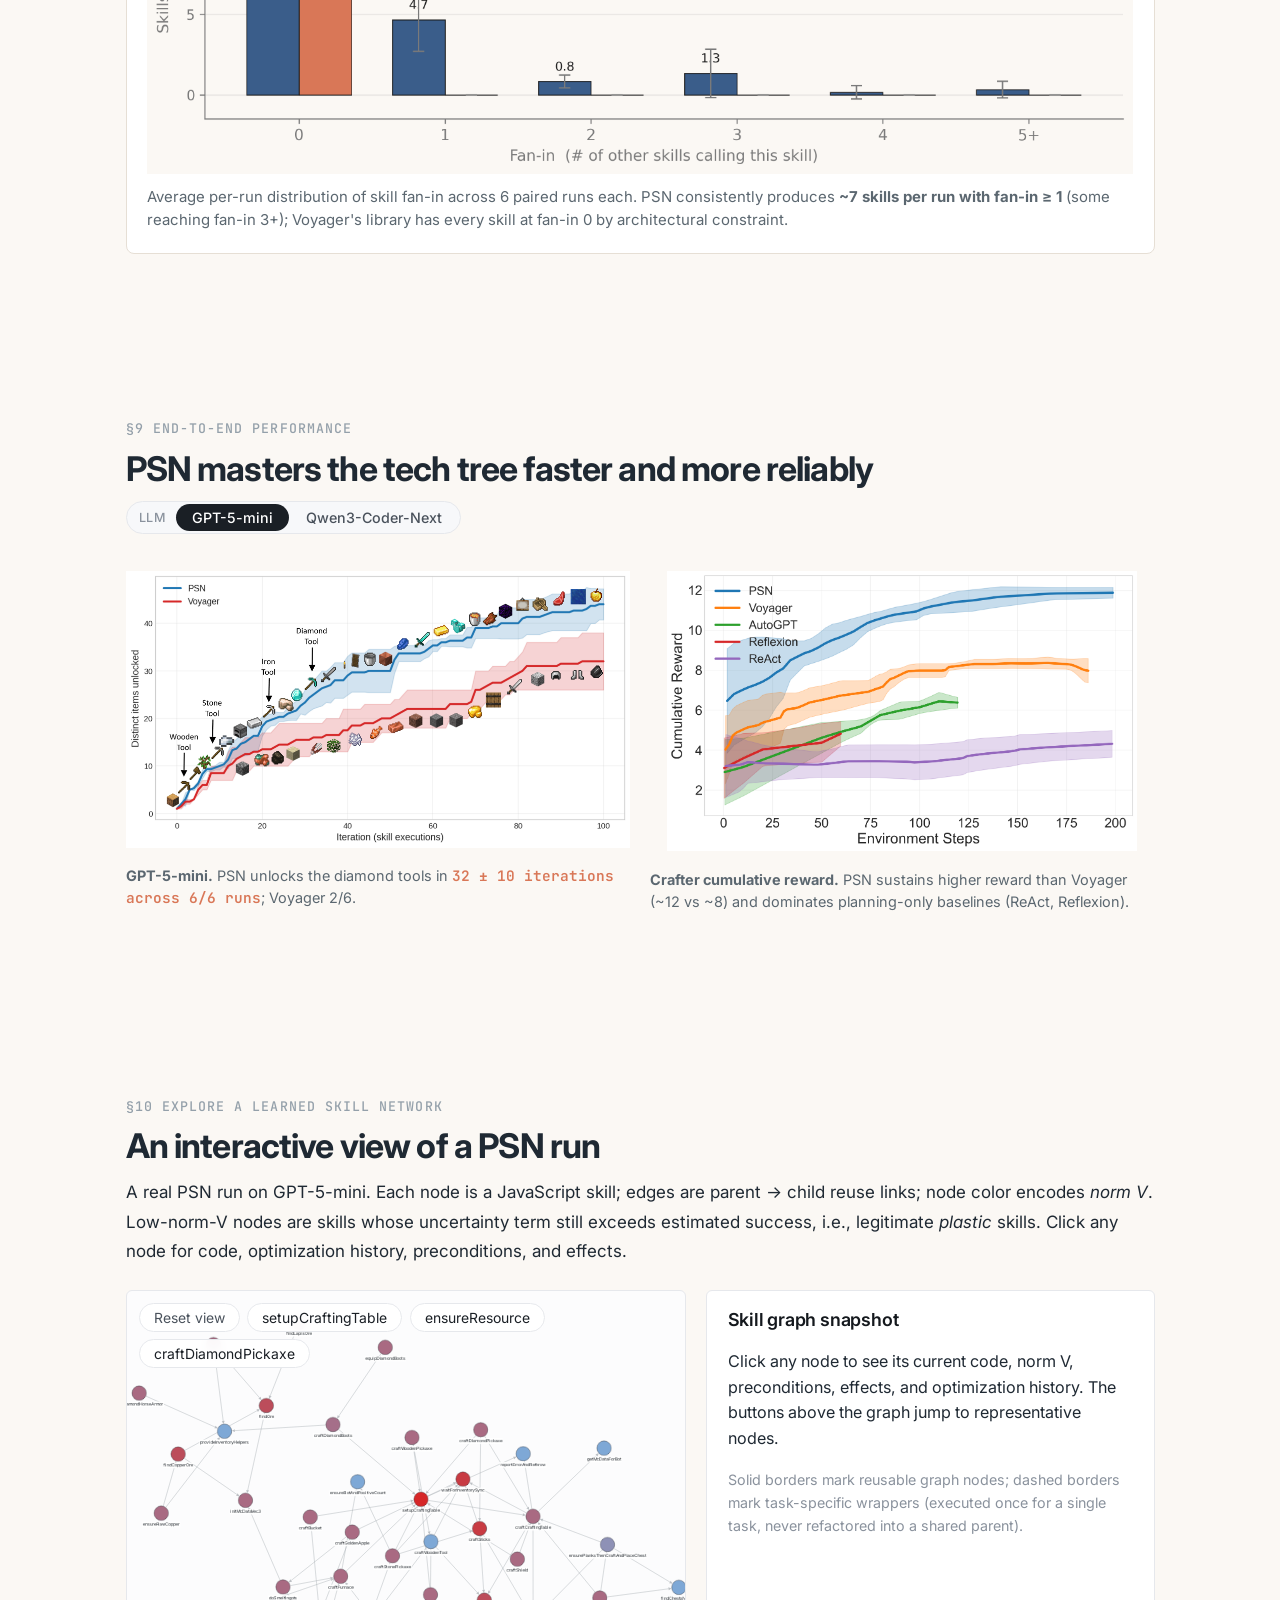
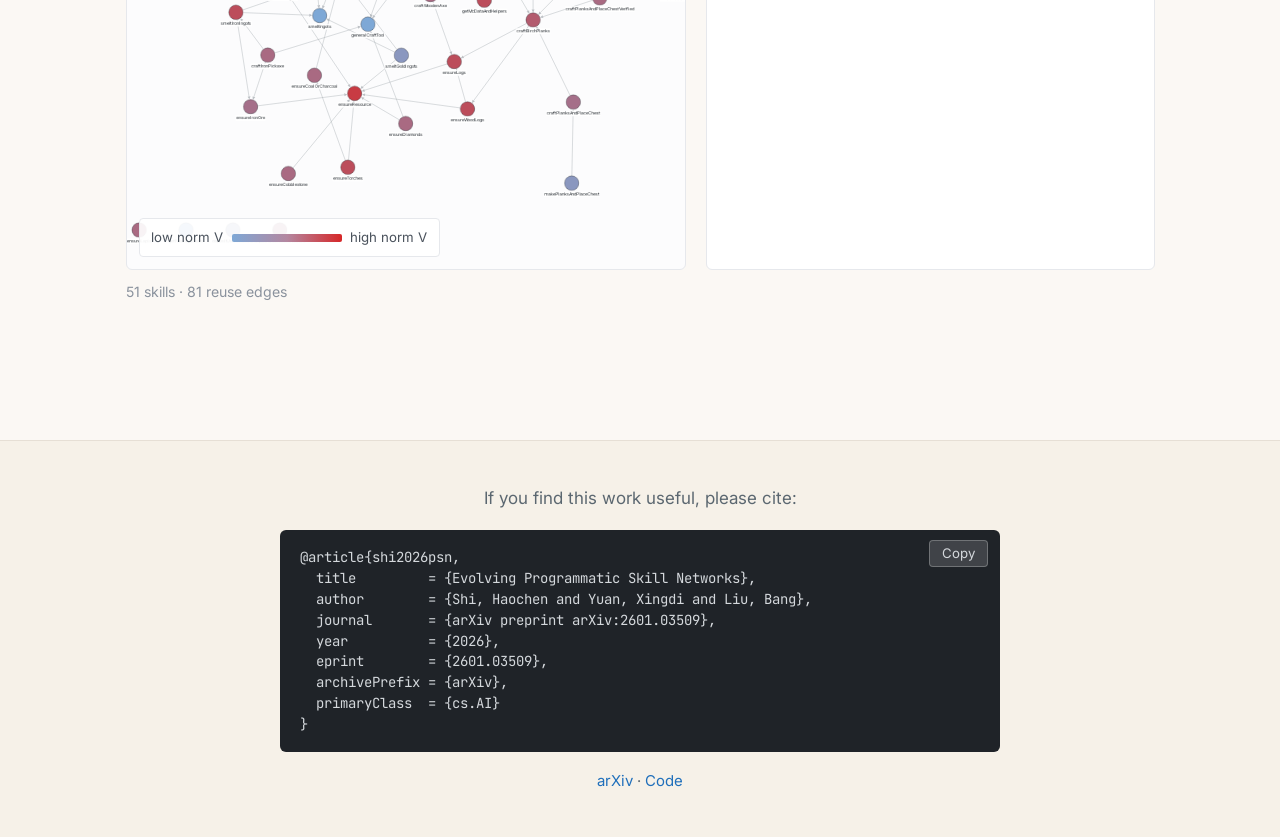
==== commit 5e086aa8: "docs(site): link Code button to the open-source repo and refresh the GPT-5-mini tech-tree figure" ====
--- a/index.html
+++ b/index.html
@@ -57,7 +57,7 @@
     </p>
     <div class="v3-hero-buttons">
       <a class="v3-btn is-primary" href="https://arxiv.org/abs/2601.03509" target="_blank" rel="noopener">arXiv 2601.03509</a>
-      <span class="v3-btn is-disabled">Code · coming soon</span>
+      <a class="v3-btn" href="https://github.com/evolving-skill-networks/psn" target="_blank" rel="noopener">Code</a>
       <a class="v3-btn" href="#bibtex">BibTeX</a>
     </div>
     <div class="v3-hero-frame">
@@ -494,14 +494,14 @@
     <p>
       <strong>R<sub>struct</sub></strong> = fraction of skills with fan-in &gt; 1. Rises from 0
       (every skill a leaf) toward an asymptote where most skills are reused by multiple
-      parents. Across 6 Qwen3 runs, R<sub>struct</sub> reaches <span class="v3-num">≈ 0.094 ± 0.045</span>;
+      parents. Across 6 Qwen3 runs, R<sub>struct</sub> reaches <span class="v3-num">≈ 0.15 ± 0.07</span>;
       on GPT-5-mini, paper-side runs reach <span class="v3-num">≈ 0.4</span>.
     </p>
     <p>
       Three observables consistently point at LLM strength as the underlying axis:
-      REFLECT depth (<span class="v3-num">2.7 vs 5.0</span> in §4), hallucination rate
-      (<span class="v3-num">0% vs 33%</span> in §7), R<sub>struct</sub> asymptote
-      (<span class="v3-num">0.4 vs 0.094</span> here). <em>Weaker LLM → noisier REFLECT →
+      REFLECT depth (<span class="v3-num">2.7 vs 5.0</span> in §4), knowledge corrigendum
+      (<span class="v3-num">+2pp vs +33pp</span> in §7), R<sub>struct</sub> asymptote
+      (<span class="v3-num">0.4 vs 0.15</span> here). <em>Weaker LLM → noisier REFLECT →
       flatter network.</em> The architecture absorbs as much as it can; the rest leaves
       a measurable imprint on the topology.
     </p>
@@ -665,7 +665,7 @@
 }</code></pre>
     <p style="margin: 1rem 0 0; font-size: 0.88rem; color: var(--v3-muted);">
       <a href="https://arxiv.org/abs/2601.03509" target="_blank" rel="noopener">arXiv</a> &middot;
-      Code · coming soon
+      <a href="https://github.com/evolving-skill-networks/psn" target="_blank" rel="noopener">Code</a>
     </p>
   </footer>
 
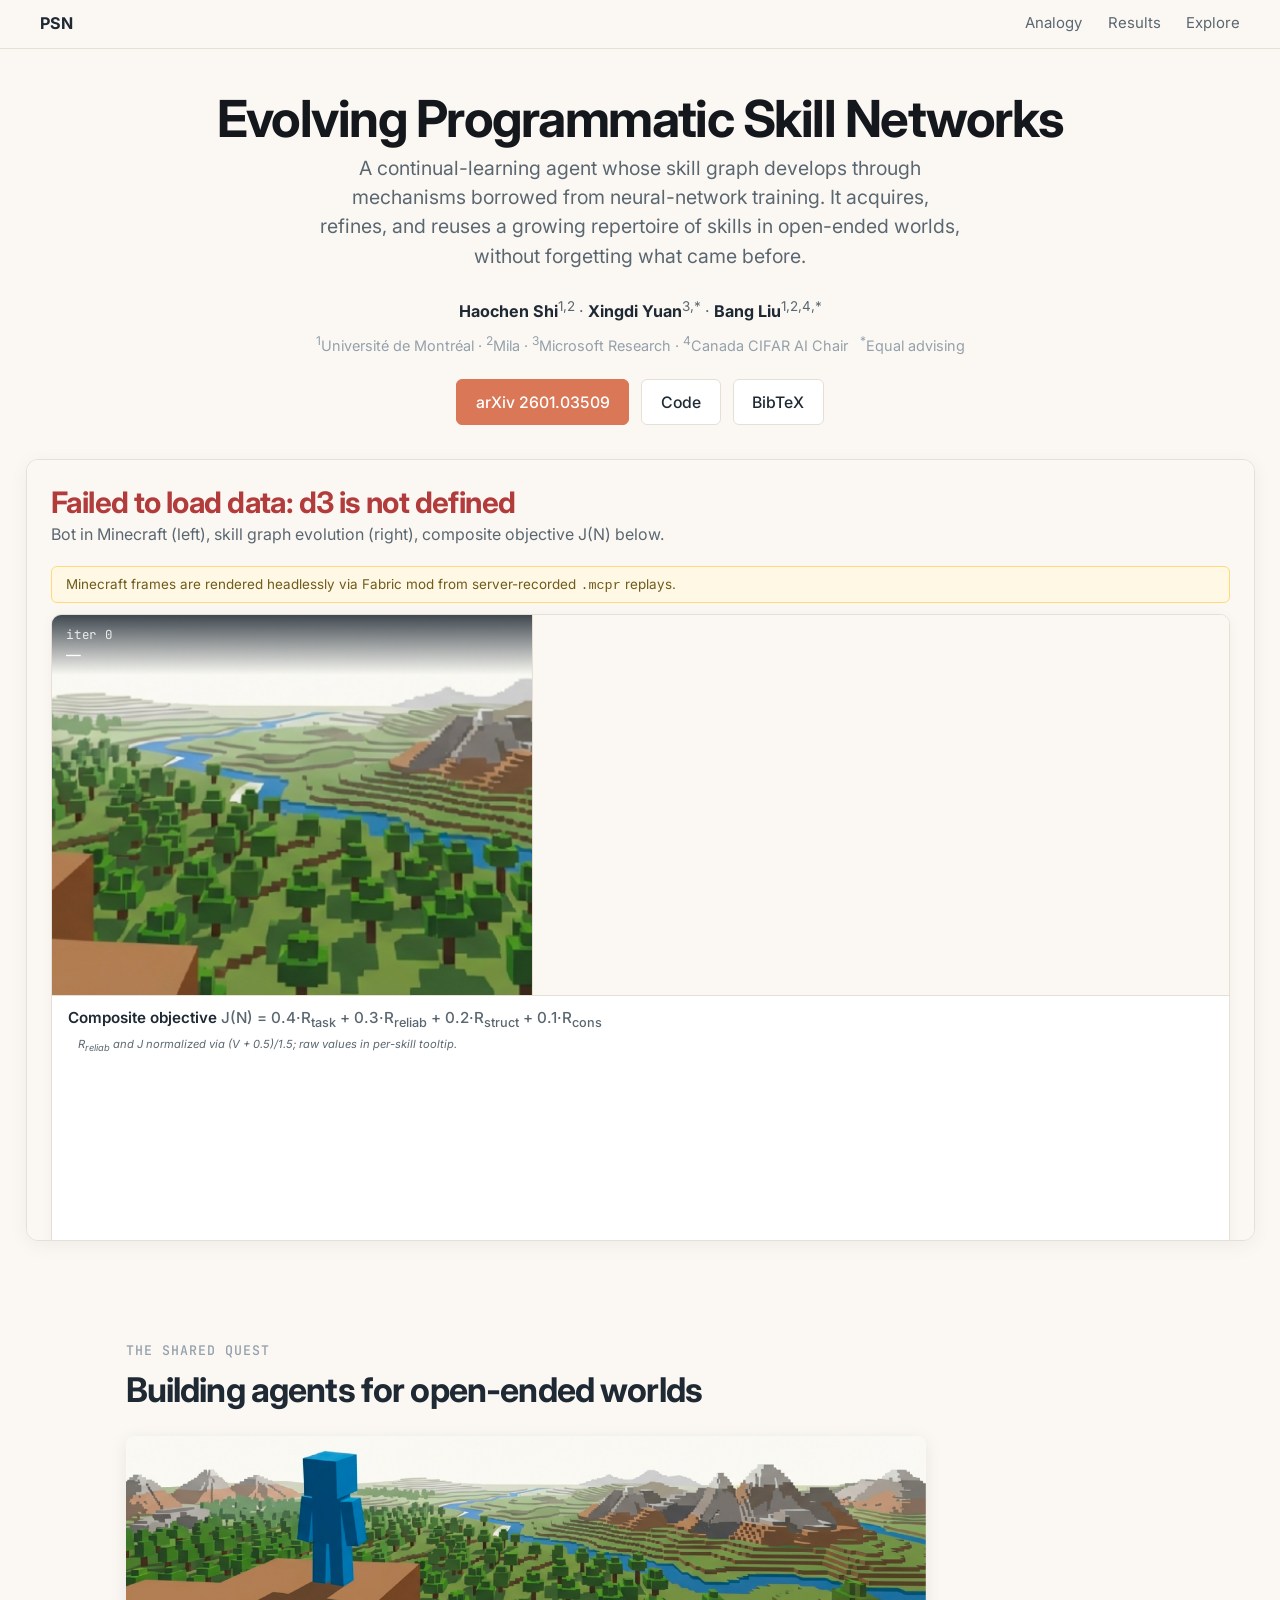
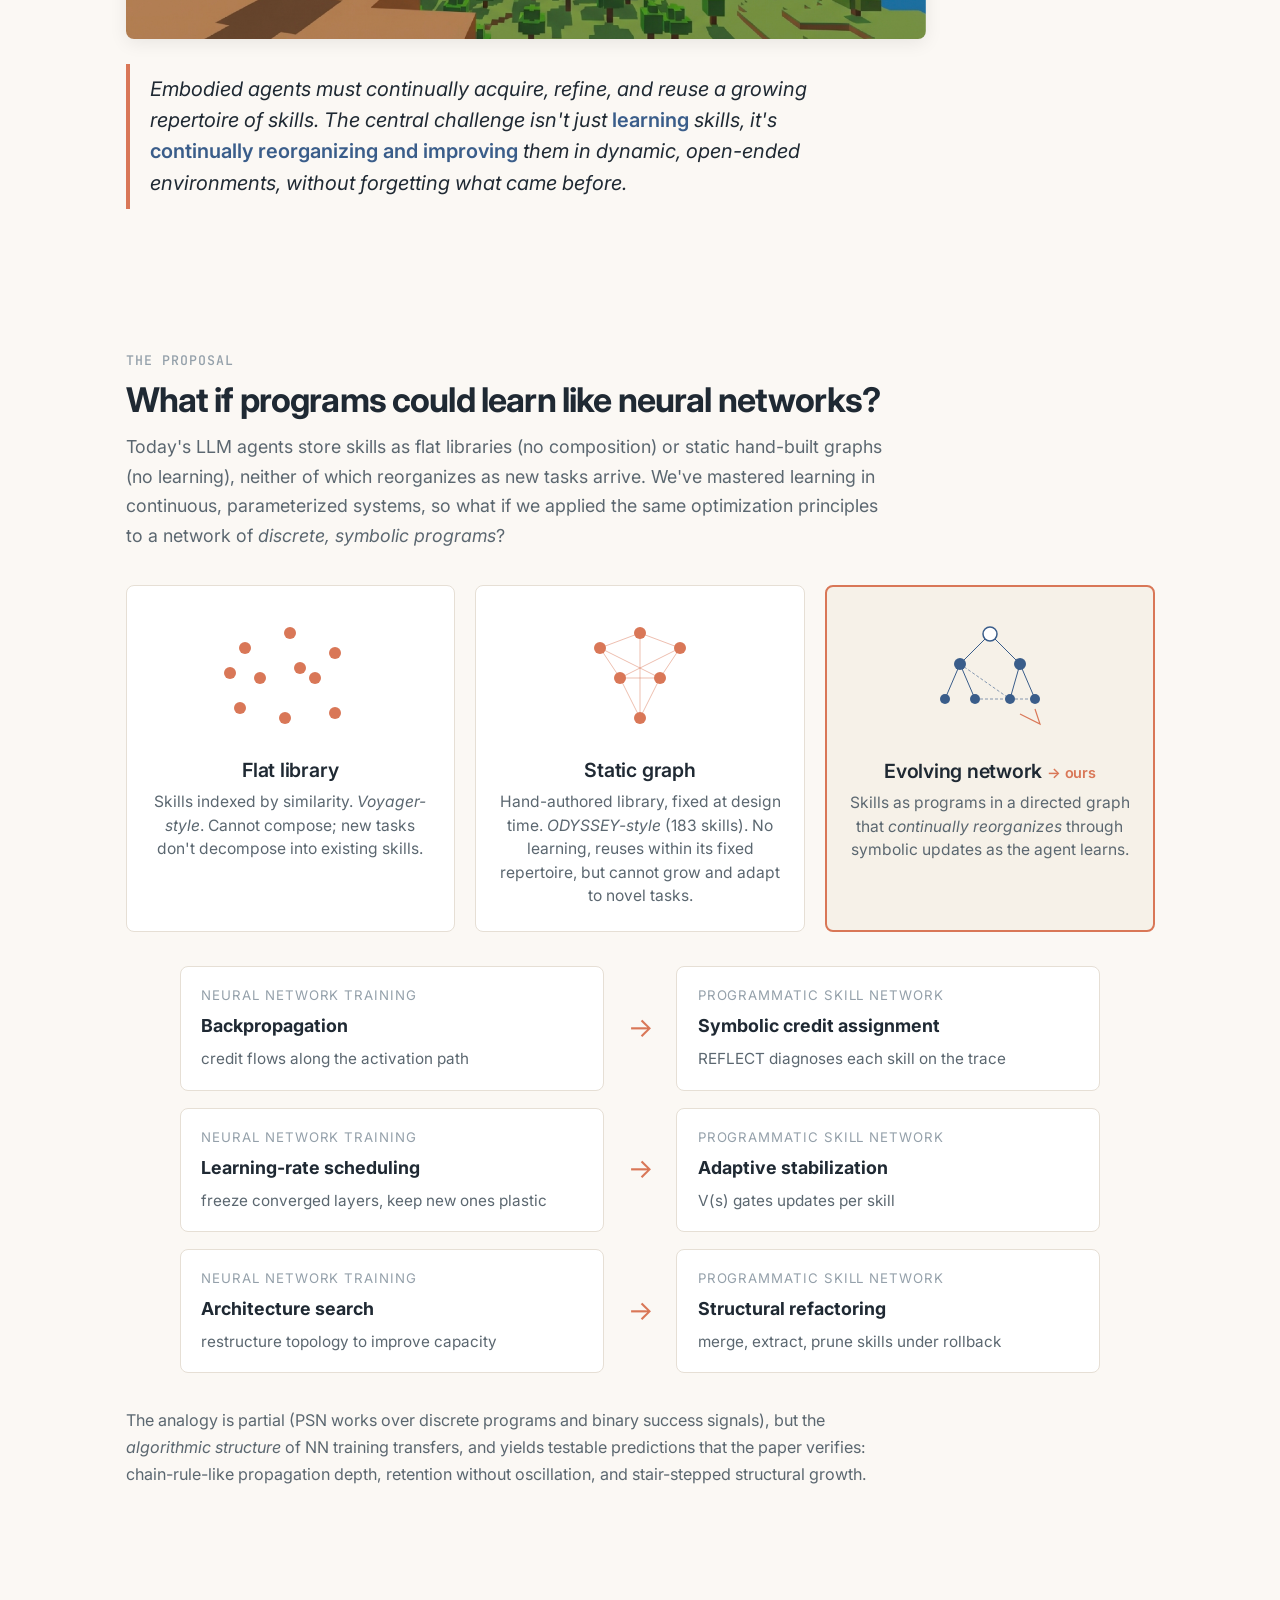
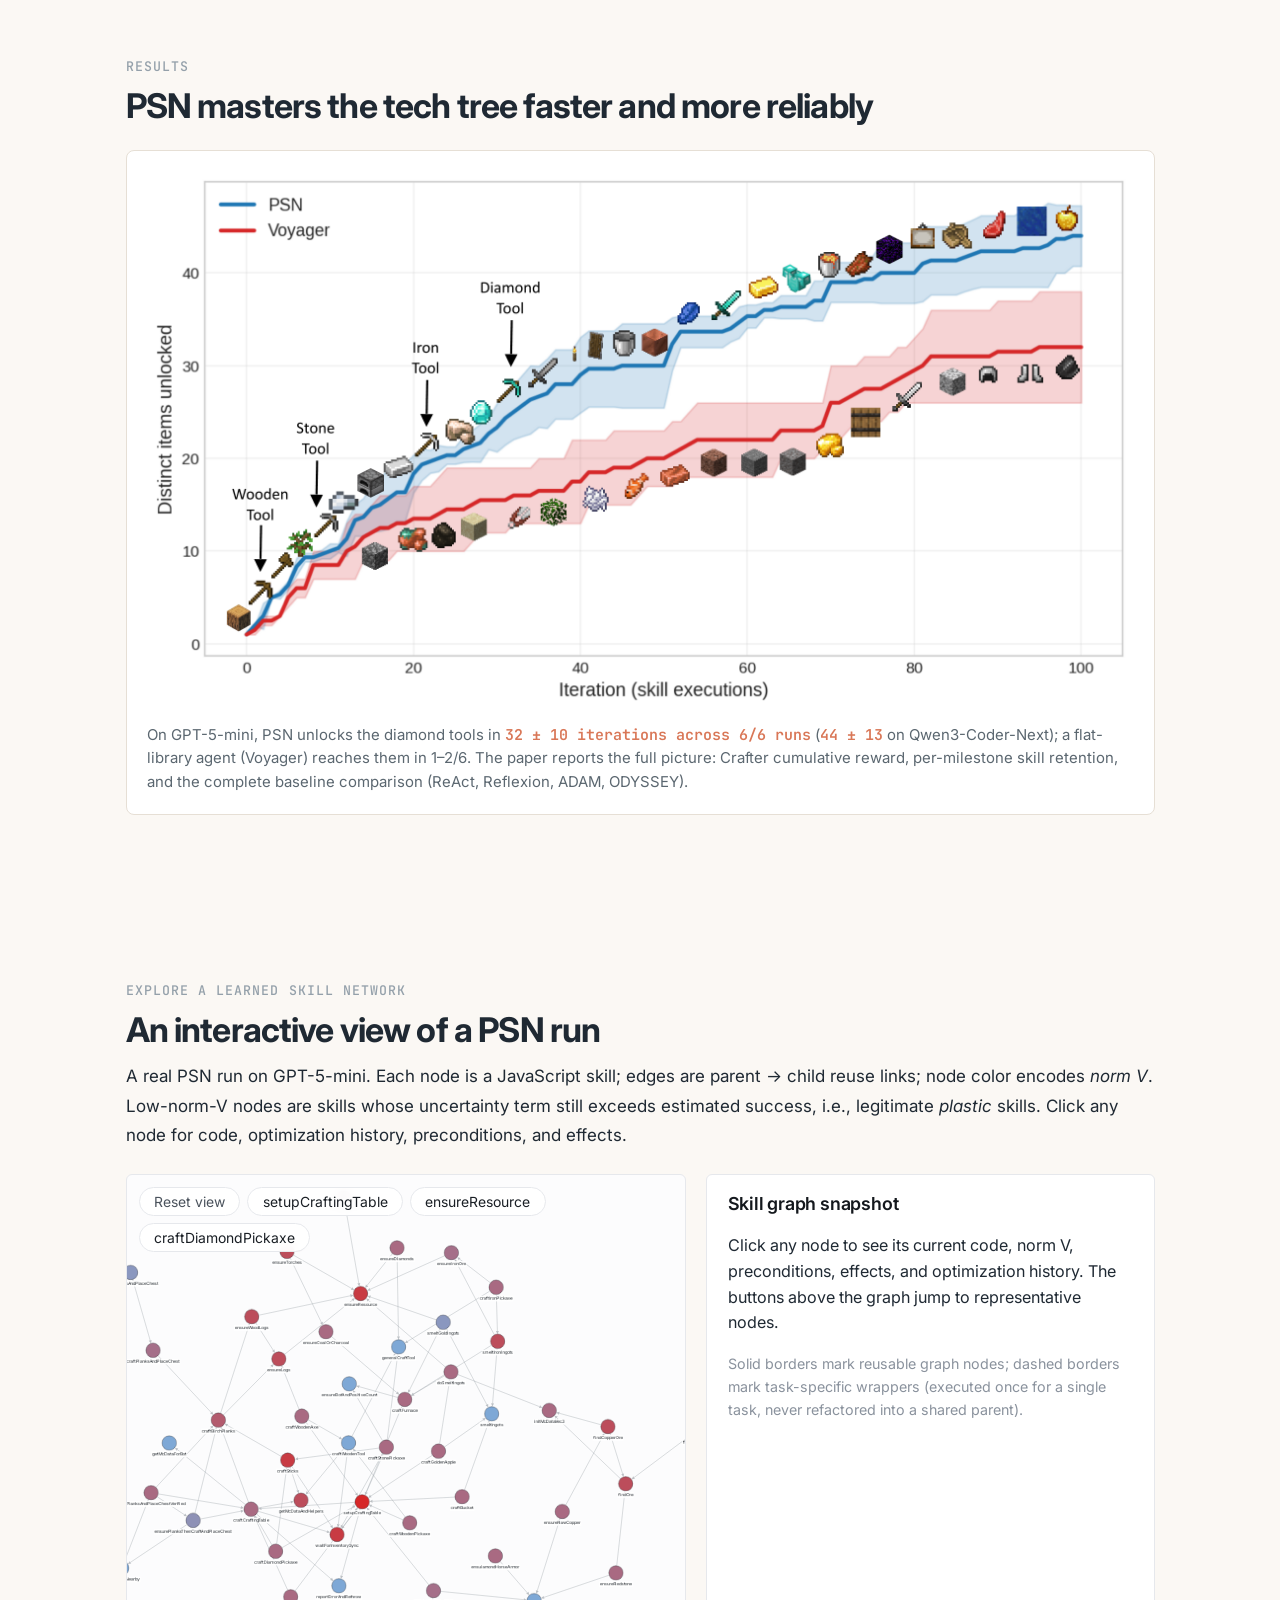
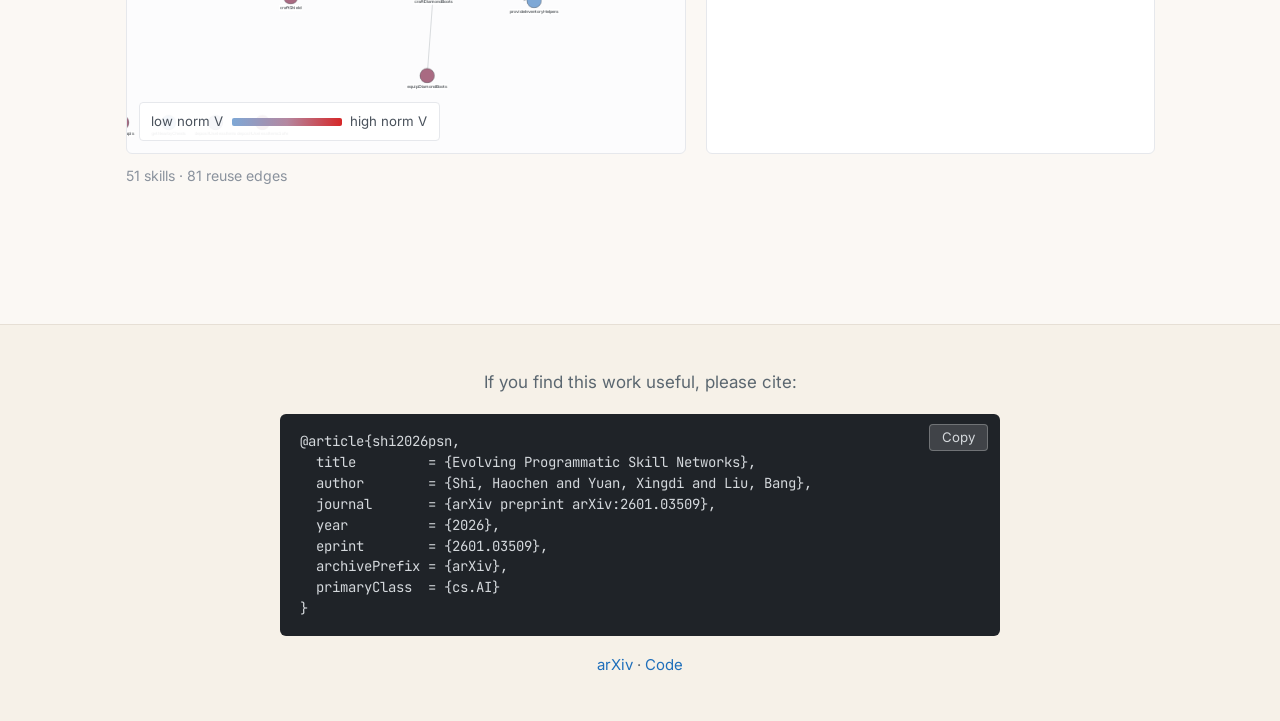
==== commit 49414011: "docs(site): trim page to interactive and visual highlights, drop paper-duplicate sections" ====
--- a/index.html
+++ b/index.html
@@ -22,26 +22,22 @@
   <nav class="v3-nav">
     <div class="v3-nav-inner">
       <span class="brand">PSN</span>
-      <a href="#challenge">Challenge</a>
       <a href="#analogy">Analogy</a>
-      <a href="#reflect">REFLECT</a>
-      <a href="#gating">Gating</a>
-      <a href="#refactor">Refactor</a>
-      <a href="#noise">Noise</a>
-      <a href="#reuse">Reuse</a>
       <a href="#performance">Results</a>
       <a href="#explore">Explore</a>
     </div>
   </nav>
 
   <!-- ============================================================== -->
-  <!-- §0 HERO                                                         -->
+  <!-- HERO                                                            -->
   <!-- ============================================================== -->
   <section class="v3-hero">
     <h1>Evolving Programmatic Skill Networks</h1>
     <p class="tagline">
       A continual-learning agent whose skill graph develops through mechanisms
-      borrowed from neural-network training.
+      borrowed from neural-network training. It acquires, refines, and reuses a
+      growing repertoire of skills in open-ended worlds, without forgetting what
+      came before.
     </p>
     <p class="authors">
       <strong>Haochen Shi</strong><sup>1,2</sup> &middot;
@@ -67,10 +63,10 @@
 
 
   <!-- ============================================================== -->
-  <!-- §1 SHARED QUEST                                                 -->
+  <!-- SHARED QUEST                                                    -->
   <!-- ============================================================== -->
   <section class="v3-section v3-shared-quest" id="quest">
-    <span class="eyebrow">§1 The shared quest</span>
+    <span class="eyebrow">The shared quest</span>
     <h2>Building agents for open-ended worlds</h2>
     <div class="quest-img-wrap">
       <img src="static/images/quest/shared_quest.png" alt="Open-ended Minecraft world — the agent's playground." />
@@ -85,15 +81,17 @@
 
 
   <!-- ============================================================== -->
-  <!-- §2 BOTTLENECK                                                   -->
-  <!-- ============================================================== -->
-  <section class="v3-section" id="challenge">
-    <span class="eyebrow">§2 The bottleneck</span>
-    <h2>Static skill libraries limit continual improvement</h2>
+  <!-- ANALOGY PROPOSAL                                                -->
+  <!-- ============================================================== -->
+  <section class="v3-section" id="analogy">
+    <span class="eyebrow">The proposal</span>
+    <h2>What if programs could learn like neural networks?</h2>
     <p class="lead">
-      Today's LLM agents represent skills either as flat libraries or static
-      graphs. Both lack a unified framework for credit assignment and
-      structural reorganization as new tasks arrive.
+      Today's LLM agents store skills as flat libraries (no composition) or
+      static hand-built graphs (no learning), neither of which reorganizes as
+      new tasks arrive. We've mastered learning in continuous, parameterized
+      systems, so what if we applied the same optimization principles to a
+      network of <em>discrete, symbolic programs</em>?
     </p>
 
     <div class="v3-taxonomy-3up">
@@ -179,20 +177,6 @@
         <p>Skills as programs in a directed graph that <em>continually reorganizes</em> through symbolic updates as the agent learns.</p>
       </div>
     </div>
-  </section>
-
-
-  <!-- ============================================================== -->
-  <!-- §3 ANALOGY PROPOSAL                                             -->
-  <!-- ============================================================== -->
-  <section class="v3-section" id="analogy">
-    <span class="eyebrow">§3 The proposal</span>
-    <h2>What if programs could learn like neural networks?</h2>
-    <p class="lead">
-      We've mastered learning in continuous, parameterized systems.
-      What if we applied the same powerful optimization principles to a
-      network of <em>discrete, symbolic programs</em>?
-    </p>
 
     <div class="v3-analogy-arrows">
       <div class="arr-cell">
@@ -233,392 +217,41 @@
     </div>
 
     <p class="lead" style="margin-top: 2rem; color: var(--v3-muted); font-size: 0.95rem;">
-      The analogy is partial (PSN works over discrete programs and binary success signals), but the
-      <em>algorithmic structure</em> of NN training transfers, and yields testable predictions
-      (see <a href="#reflect">§4 propagation depth</a>,
-      <a href="#gating">§5 retention &amp; oscillation</a>,
-      <a href="#refactor">§6 stair-step structural growth</a>).
-    </p>
-  </section>
-
-
-
-  <!-- ============================================================== -->
-  <!-- §4 REFLECT — symbolic credit assignment                         -->
-  <!-- ============================================================== -->
-  <section class="v3-section" id="reflect">
-    <span class="eyebrow">§4 REFLECT</span>
-    <h2>Symbolic credit assignment that behaves like backprop</h2>
-    <p class="lead">
-      When a multi-skill plan fails, the question isn't <em>which skill</em> was responsible:
-      backprop doesn't compute one gradient, it computes one <em>per parameter</em> along the
-      activation path. REFLECT does the symbolic analogue: it propagates failure feedback
-      recursively along the executed invocation trace, assigning a per-skill diagnostic to
-      <em>every</em> skill the trace visited.
-    </p>
-
-    <p>
-      <strong>Two phases.</strong> <strong>Phase I</strong> propagates feedback top-down
-      (like PyTorch's <code>loss.backward()</code>): for each visited skill, the parent's blame
-      decomposes into a local edit proposal (gradient) <code>g<sub>s</sub></code> plus
-      child feedback signals <code>{f<sub>s'</sub>}</code> that flow further down.
-      <strong>Phase II</strong> applies the per-skill edit, leaves first
-      (like <code>optimizer.step()</code>).
-    </p>
-
-    <div class="v3-chart-frame is-narrow">
-      <img src="static/images/charts/p_new1_reflect_depth.png" alt="REFLECT propagation depth: GPT-5-mini 2.7 vs Qwen3 5.0 mean skills per multi-skill failure." />
+      The analogy is partial (PSN works over discrete programs and binary success
+      signals), but the <em>algorithmic structure</em> of NN training transfers, and
+      yields testable predictions that the paper verifies: chain-rule-like
+      propagation depth, retention without oscillation, and stair-stepped
+      structural growth.
+    </p>
+  </section>
+
+
+  <!-- ============================================================== -->
+  <!-- PERFORMANCE                                                     -->
+  <!-- ============================================================== -->
+  <section class="v3-section" id="performance">
+    <span class="eyebrow">Results</span>
+    <h2>PSN masters the tech tree faster and more reliably</h2>
+
+    <div class="v3-chart-frame">
+      <img src="static/images/results/gpt5mini/tech_tree.png" alt="Tech tree mastery on GPT-5-mini: PSN reaches the diamond pickaxe in 32±10 iterations across 6/6 runs; Voyager 2/6."/>
       <p class="caption">
-        <strong>The prediction the analogy makes</strong>, and our data confirms.
-        If REFLECT really is chain-rule-like credit assignment with per-skill gradients, the
-        propagation depth should scale with how noisy the per-skill diagnosis is. A weaker
-        code-generator produces noisier per-skill blame, so the recursion travels deeper before
-        residual feedback drops below noise floor. <strong>GPT-5-mini converges in 2.7 reasoning
-        steps; Qwen3-Coder-Next needs 5.0 (about 2&times; deeper).</strong> A
-        heuristic-localization framing of REFLECT (one most-visible skill per call) doesn't
-        predict this scaling. Chain-rule does.
+        On GPT-5-mini, PSN unlocks the diamond tools in
+        <span class="v3-num">32 &plusmn; 10 iterations across 6/6 runs</span>
+        (<span class="v3-num">44 &plusmn; 13</span> on Qwen3-Coder-Next); a flat-library
+        agent (Voyager) reaches them in 1–2/6. The paper reports the full picture:
+        Crafter cumulative reward, per-milestone skill retention, and the complete
+        baseline comparison (ReAct, Reflexion, ADAM, ODYSSEY).
       </p>
     </div>
   </section>
 
 
   <!-- ============================================================== -->
-  <!-- §5 MATURITY GATING                                              -->
-  <!-- ============================================================== -->
-  <section class="v3-section" id="gating">
-    <span class="eyebrow">§5 Maturity gating</span>
-    <h2>Adaptive learning rates for skills</h2>
-    <p class="lead">
-      Once a skill has converged, additional edit on it can be risky since REFLECT's
-      gradient is itself noisy (see <a href="#noise">§7</a>). Downstream failure can
-      backprop up the call chain and "fix" a working ancestor into breaking. PSN closes
-      this trap with <strong>per-skill update probabilities</strong>, a
-      <em>learning-rate schedule</em> that freezes mature skills while keeping immature
-      ones plastic.
-    </p>
-
-    <p>
-      Each skill carries a reliability score, a smoothed success rate adjusted by how
-      uncertain we are about it. Mature skills (high reliability) get chosen for update
-      only rarely; immature ones are updated almost every call.
-    </p>
-
-    <div class="v3-perf-grid">
-      <div class="v3-perf-figure">
-        <img src="static/images/ablations/maturity_gating.png" alt="Cumulative success rate with vs without maturity gating: gating yields stable upward trajectory."/>
-        <p class="caption">
-          <strong>The prediction the analogy makes.</strong> If gating freezes converged skills,
-          removing it should produce cumulative-SR oscillation when downstream failures perturb
-          mature skills. Without gating (orange), the curve dips when a new harder task arrives.
-          With gating (blue), mature skills stop receiving updates, the curve climbs and stays
-          climbed.
-        </p>
-      </div>
-      <div class="v3-perf-figure">
-        <img src="static/images/ablations/skill_retention.png" alt="Skill retention rate by milestone: PSN preserves 50–100%; Voyager catastrophic forgetting to 0%."/>
-        <p class="caption">
-          <strong>Catastrophic forgetting in flat libraries.</strong> Re-evaluated after each
-          new task, mature skills retain function (50–100%) under PSN; Voyager's flat library
-          degrades to zero on diamond pickaxe. Stability without sacrificing plasticity.
-        </p>
-      </div>
-    </div>
-  </section>
-
-
-  <!-- ============================================================== -->
-  <!-- §6 ONLINE REFACTOR                                              -->
-  <!-- ============================================================== -->
-  <section class="v3-section" id="refactor">
-    <span class="eyebrow">§6 Online refactor</span>
-    <h2>Symbolic architecture search under a trust region</h2>
-    <p class="lead">
-      As the agent learns, the network accumulates redundancies: <strong>duplicates</strong>,
-      <strong>overlapping coverage</strong>, and <strong>missing abstractions</strong>.
-      PSN restructures it through five canonical rewrite cases. But a rewrite that looks
-      safe at the surface (a merge of two seemingly-identical siblings, a parameter
-      generalization across cases) can silently change behavior, so every proposal
-      passes through a <em>two-stage</em> safety gate before it touches the network.
-    </p>
-
-    <div class="v3-carousel" id="refactor-carousel">
-      <div class="v3-carousel-tabs">
-        <button data-case="0" class="is-active">① Common subskill extraction</button>
-        <button data-case="1">② Behavioral coverage</button>
-        <button data-case="2">③ Parametric coverage</button>
-        <button data-case="3">④ Sibling specializations</button>
-        <button data-case="4">⑤ Duplication</button>
-      </div>
-      <div class="v3-carousel-stage">
-        <div class="v3-carousel-panel is-active" data-case="0">
-          <div class="case-figure"><img src="static/images/method/Common_Skill.png" alt="Common subskill extraction" /></div>
-          <div class="case-text">
-            <h4>Common subskill extraction</h4>
-            <p>Two skills share an overlapping sub-operation → extract a shared parent skill; both call it. The shared sub-operation is now a reusable building block.</p>
-          </div>
-        </div>
-        <div class="v3-carousel-panel" data-case="1">
-          <div class="case-figure"><img src="static/images/method/Subgraph_Coverage.png" alt="Behavioral coverage" /></div>
-          <div class="case-text">
-            <h4>Behavioral coverage</h4>
-            <p>A composite skill duplicates the logic of an existing subskill → rewire to call it. Duplicated blocks are replaced with calls to existing skills.</p>
-          </div>
-        </div>
-        <div class="v3-carousel-panel" data-case="2">
-          <div class="case-figure"><img src="static/images/method/Parametric_Coverage.png" alt="Parametric coverage" /></div>
-          <div class="case-text">
-            <h4>Parametric coverage</h4>
-            <p>One skill is a strict specialization of another (e.g. <code>mineOakLogs(num)</code> ⊂ <code>mineLogs(OAK, num)</code>) → absorb into a parameterized parent.</p>
-          </div>
-        </div>
-        <div class="v3-carousel-panel" data-case="3">
-          <div class="case-figure"><img src="static/images/method/Sibling_Specializations.png" alt="Sibling specializations" /></div>
-          <div class="case-text">
-            <h4>Sibling specializations</h4>
-            <p>Multiple sibling skills imply a missing abstraction → introduce a shared parent and rewrite each sibling as a thin wrapper.</p>
-          </div>
-        </div>
-        <div class="v3-carousel-panel" data-case="4">
-          <div class="case-figure"><img src="static/images/method/Duplication.png" alt="Duplication" /></div>
-          <div class="case-text">
-            <h4>Duplication</h4>
-            <p>Two skills are functionally identical up to naming → canonical merge plus link rewire.</p>
-          </div>
-        </div>
-      </div>
-    </div>
-
-    <h3 style="margin-top: 2rem;">A two-stage trust region</h3>
-    <p>
-      Every refactor proposal flows through two gates:
-    </p>
-    <ul>
-      <li><strong>Stage 1 — Pre-validation.</strong> Syntax / type / semantic-preservation checks reject malformed proposals before any refactor is committed. <span class="v3-emph">~28%</span> of refactor proposals are rejected here, before they ever touch the network.</li>
-      <li><strong>Stage 2 — Post-application rollback.</strong> If the refactor degrades the next 3 tasks by more than 20%, the change is reverted via a logged inverse operation.</li>
-    </ul>
-
-    <div class="v3-chart-frame v3-rstruct-frame">
-      <img src="static/images/charts/r_struct_trajectory.png" alt="R_struct trajectory: GPT-5-mini v13 hero run jumps from 0 to 0.44 by iter 5 and peaks ~0.52 at iter 17; Qwen3 grows in stair-steps." />
-      <p class="caption">
-        <strong>The prediction the analogy makes.</strong> If refactor really is the architectural
-        mechanism, R_struct should rise in <em>stair-stepped jumps</em> after refactor events, not
-        smoothly.
-      </p>
-    </div>
-  </section>
-
-
-
-  <!-- ============================================================== -->
-  <!-- §7 NOISE                                                        -->
-  <!-- ============================================================== -->
-  <section class="v3-section" id="noise">
-    <span class="eyebrow">§7 Harnessing the vulnerability of REFLECT</span>
-    <h2>An LLM-powered gradient is a noisy gradient</h2>
-    <p class="lead">
-      Unlike a calculus-defined gradient, REFLECT's gradient is an LLM output: <em>noisy
-      by construction</em>. The architectural question isn't how to make it noise-free
-      (it can't be), but how the surrounding system makes REFLECT-driven learning
-      <em>converge despite that noise</em>.
-    </p>
-
-    <h3>Why is REFLECT noisy? Three layers.</h3>
-    <div class="v3-noise-grid">
-      <div class="v3-noise-card">
-        <div class="layer-tag">Knowledge layer</div>
-        <h4>Parametric world-knowledge errors</h4>
-        <p>The LLM's world-knowledge fails in three ways: it may be <strong>absent</strong> (the fact never made it into the pretraining corpus), <strong>un-recalled</strong> (the fact is in the weights but the prompt fails to surface it), or <strong>hallucinated</strong> (the LLM confidently generates a plausible-sounding but false fact).</p>
-        <div class="quote">"raw_iron doesn't exist in vanilla Minecraft — iron_ore drops iron_ingot only after smelting in a furnace." — Qwen3</div>
-        <p>The <code>raw_iron</code> block has been in vanilla MC since version 1.17 (well before Qwen3's pretraining cutoff). The model has the data but confidently denies it: un-recalled + hallucinated.</p>
-        <p class="fix"><strong>PSN's fix: knowledge-augmented REFLECT.</strong> A small Minecraft-fact knowledge index is retrieved into Phase I REFLECT's prompt. Verified facts in context bypass all three modes at once: no recall needed, concrete claims to override hallucinations, and missing knowledge supplied. This is a knowledge-side mitigation, not architectural: REFLECT's structure doesn't change, we just feed it better context.</p>
-      </div>
-      <div class="v3-noise-card">
-        <div class="layer-tag">Reasoning layer</div>
-        <h4>Spurious causal attribution</h4>
-        <p>The LLM's causal reasoning fails in three ways: it may <strong>anchor on salience</strong> (latching onto the most prominent context item as the cause), <strong>fabricate plausibility</strong> (constructing a coherent-sounding story without grounding it in evidence), or operate from a <strong>signal-starved trace</strong> (the env didn't surface the actual cause clearly enough to reason from).</p>
-        <div class="quote">"The mined obsidian falls into adjacent lava and is destroyed." — Qwen3, on a tier-mismatch failure where the actual cause was iron_pickaxe ≠ obsidian</div>
-        <p>Qwen3 anchored on the salient cue (lava) and fabricated a physics-sounding story to bridge the gap: anchor + fabricate + starved trace.</p>
-        <p class="fix"><strong>PSN's fix: env-validated iteration.</strong> We don't try to make individual REFLECT calls reason correctly. PSN accepts noisy reasoning and relies on the iteration loop: each candidate skill re-executes in real Minecraft, correct optimizations survive the effect check, noisy reasoning gets filtered by the next iteration's fresh env feedback. Reasoning-layer noise tolerance is architectural at the <em>loop</em> level, not at the per-REFLECT level.</p>
-      </div>
-      <div class="v3-noise-card">
-        <div class="layer-tag">Interface layer</div>
-        <h4>Tool / API hallucination</h4>
-        <p>The LLM's code-generation interface fails in three ways: it may <strong>fabricate APIs</strong> (referencing functions that don't exist), <strong>misuse contracts</strong> (calling real APIs with wrong argument shapes, e.g., string vs id list, missing required parameters), or <strong>mimic surface patterns</strong> (copying syntactic patterns from prompt examples without synthesizing actual gameplay logic).</p>
-        <div class="quote">"<code>bot.chat('/give bot diamond 3')</code>" — Qwen3, copied verbatim from a curriculum example instead of synthesizing gameplay</div>
-        <p><code>bot.chat</code> is a real API and the call signature is correct, so this is pure surface mimicry from a curriculum example that included the <code>/give</code> chat-command pattern.</p>
-        <p class="fix"><strong>PSN's fix: static validation + cleaned context.</strong> A static reference checker (Babel parse + symbol resolution) catches fabricated APIs before execution; API-contract docs in the action-agent prompt teach correct call shapes; curriculum prompts are cleaned of cheat-command patterns to remove the mimicry templates. In a production-prompt replay study (n=20), the bug rate dropped from <span class="v3-num">65% → 35%</span>. The reference-checker is architectural (pre-execution gate); the rest is context shaping.</p>
-      </div>
-    </div>
-
-    <h3 style="margin-top: 2.4rem;">How does PSN solve each? Two complementary defenses.</h3>
-    <p>
-      <strong>Framework-level — env-validated iteration.</strong> We <em>accept</em> noise; the
-      env filters it. The skill update rule is <code>s<sub>i+1</sub> = s<sub>i</sub> + δs<sub>i</sub></code>
-      where <code>δs<sub>i</sub> = REFLECT(s<sub>i</sub>, env_feedback<sub>i</sub>)</code>. Each
-      <code>s<sub>i</sub></code> re-executes in real Minecraft; correct optimizations survive
-      (they pass the effect check), noise is filtered (failed executions feed the next REFLECT),
-      and the loop converges when <code>s<sub>i</sub></code> solves the task. <em>Noise tolerance
-      comes from the iterative loop, not from individual REFLECT calls being trustworthy.</em>
-    </p>
-    <p>
-      <strong>Layer-targeted assists.</strong> Where possible, PSN gives REFLECT layer-specific
-      help so the loop has less work to do: better facts (Knowledge layer, knowledge-augmented
-      REFLECT), explicit API contracts and cleaned curriculum context (Interface layer, context
-      shaping), and a pre-execution validation gate for fabricated APIs (Interface layer,
-      architectural). Reasoning has no skill-structure-level assist, its noise tolerance comes
-      entirely from the framework-level loop above.
-    </p>
-
-    <div class="v3-chart-frame">
-      <img src="static/images/charts/noise_layers_with_without.png" alt="Per-noise-layer diagnostic accuracy with and without PSN's mechanism, broken down by LLM." />
-      <p class="caption">
-        Most striking: <strong>Knowledge layer</strong> +33pp on Qwen3, only +2pp on
-        GPT-5-mini: the fix is a <em>weak-LLM corrigendum</em>, not architectural.
-        <strong>Interface-layer</strong> validation is architectural and applies across LLMs
-        (production-prompt replay bug rate 65% → 35%).
-      </p>
-    </div>
-  </section>
-
-
-  <!-- ============================================================== -->
-  <!-- §8 R_struct — Compositional reuse                              -->
-  <!-- ============================================================== -->
-  <section class="v3-section" id="reuse">
-    <span class="eyebrow">§8 Compositional reuse</span>
-    <h2>From primitives to reuse hubs</h2>
-    <p class="lead">
-      A skill library that grows but is never <em>reused</em> is a code dump, not a learning
-      system. Library size matters, but the more telling metric is how many skills get reused.
-    </p>
-    <p>
-      <strong>R<sub>struct</sub></strong> = fraction of skills with fan-in &gt; 1. Rises from 0
-      (every skill a leaf) toward an asymptote where most skills are reused by multiple
-      parents. Across 6 Qwen3 runs, R<sub>struct</sub> reaches <span class="v3-num">≈ 0.15 ± 0.07</span>;
-      on GPT-5-mini, paper-side runs reach <span class="v3-num">≈ 0.4</span>.
-    </p>
-    <p>
-      Three observables consistently point at LLM strength as the underlying axis:
-      REFLECT depth (<span class="v3-num">2.7 vs 5.0</span> in §4), knowledge corrigendum
-      (<span class="v3-num">+2pp vs +33pp</span> in §7), R<sub>struct</sub> asymptote
-      (<span class="v3-num">0.4 vs 0.15</span> here). <em>Weaker LLM → noisier REFLECT →
-      flatter network.</em> The architecture absorbs as much as it can; the rest leaves
-      a measurable imprint on the topology.
-    </p>
-
-    <div class="chart-toggle" data-toggle-group="reuse-top10">
-      <button data-target="struct" class="is-active">Structural fan-in</button>
-      <button data-target="exec">Execution count</button>
-    </div>
-
-    <div class="chart-variants" data-variants="reuse-top10">
-      <div class="chart-variant is-active" data-variant="struct">
-        <div class="v3-chart-frame">
-          <img src="static/images/charts/v13_hero_top_reused.png" alt="Top-10 most-reused skills by structural fan-in: setupCraftingTable (9), ensureResource (8), waitForInventorySync (5), craftBirchPlanks (5), craftCraftingTable (5), generalCraftTool (4), craftFurnace (4), smeltIngots (4), provideInventoryHelpers (4), getMcDataAndHelpers (3)." />
-          <p class="caption">
-            <strong>Structural reuse.</strong> The run grows a <strong>hub-and-spoke
-            topology</strong>: a few setup/utility skills (<code>setupCraftingTable</code>,
-            <code>ensureResource</code>) become repeat-use hubs depended on by 8–9 other learned
-            skills. This is the static graph property: how many skills <em>could</em> reuse a
-            given one.
-          </p>
-        </div>
-      </div>
-      <div class="chart-variant" data-variant="exec">
-        <div class="v3-chart-frame">
-          <img src="static/images/charts/v13_hero_top_executed.png" alt="Top-10 most-reused skills by execution count during the run." />
-          <p class="caption">
-            <strong>Execution reuse.</strong> How often each skill was actually invoked during
-            the run. Structural reuse and execution reuse don't perfectly align: some
-            high-fan-in skills are rarely called; some are heavily called even with modest
-            fan-in. Both views matter: the first is architectural reusability, the second is
-            operational reuse.
-          </p>
-        </div>
-      </div>
-    </div>
-
-    <h3>The library landscape — a controlled comparison</h3>
-    <p>
-      PSN's library grows hubs autonomously, even on the same LLM
-      (Qwen3-Coder-Next-FP8) and the same task curriculum. The chart below shows the
-      per-run fan-in distribution averaged across 6 paired runs each.
-    </p>
-
-    <div class="v3-chart-frame">
-      <img src="static/images/charts/fan_in_distribution_comparison.png" alt="Fan-in distribution PSN-Qwen3-6runs vs Voyager-Qwen3-6runs: PSN has mass at fan-in≥1; Voyager has all mass at fan-in=0." />
-      <p class="caption">
-        Average per-run distribution of skill fan-in across 6 paired runs each. PSN
-        consistently produces <strong>~7 skills per run with fan-in ≥ 1</strong> (some reaching
-        fan-in 3+); Voyager's library has every skill at fan-in 0 by architectural constraint.
-      </p>
-    </div>
-  </section>
-
-
-  <!-- ============================================================== -->
-  <!-- §9 PERFORMANCE                                                 -->
-  <!-- ============================================================== -->
-  <section class="v3-section" id="performance">
-    <span class="eyebrow">§9 End-to-end performance</span>
-    <h2>PSN masters the tech tree faster and more reliably</h2>
-
-    <div class="llm-toggle" data-toggle-group="techtree">
-      <span class="label-prefix">LLM</span>
-      <button data-target="g" class="is-active">GPT-5-mini</button>
-      <button data-target="q">Qwen3-Coder-Next</button>
-    </div>
-
-    <div class="llm-variants" data-variants="techtree">
-      <div class="llm-variant is-active" data-variant="g">
-        <div class="v3-perf-grid">
-          <div class="v3-perf-figure">
-            <img src="static/images/results/gpt5mini/tech_tree.png" alt="Tech tree mastery on GPT-5-mini: PSN reaches diamond pickaxe in 32±10 iter; Voyager 2/6."/>
-            <p class="caption">
-              <strong>GPT-5-mini.</strong> PSN unlocks the diamond tools in
-              <span class="v3-num">32 ± 10 iterations across 6/6 runs</span>;
-              Voyager 2/6.
-            </p>
-          </div>
-          <div class="v3-perf-figure">
-            <img src="static/images/results/cumulative_reward.png" alt="Crafter cumulative reward across baselines."/>
-            <p class="caption">
-              <strong>Crafter cumulative reward.</strong> PSN sustains higher reward than
-              Voyager (~12 vs ~8) and dominates planning-only baselines (ReAct, Reflexion).
-            </p>
-          </div>
-        </div>
-      </div>
-
-      <div class="llm-variant" data-variant="q">
-        <div class="v3-perf-grid">
-          <div class="v3-perf-figure">
-            <img src="static/images/results/qwen3/tech_tree.png" alt="Tech tree mastery on Qwen3-Coder-Next, 6 runs each method."/>
-            <p class="caption">
-              <strong>Qwen3-Coder-Next-FP8</strong> (3B active / 80B total MoE, 6×6 evaluation).
-              PSN reaches the diamond tools in <span class="v3-num">44 ± 13 iterations
-              across 6/6 runs</span>; Voyager 1/6.
-            </p>
-          </div>
-          <div class="v3-perf-figure">
-            <img src="static/images/ablations/skill_retention.png" alt="Skill retention rate by milestone, PSN vs Voyager." />
-            <p class="caption">
-              <strong>Skill retention.</strong> PSN preserves earlier skills near 100%; Voyager's
-              flat library decays from 86% to 0% across the tech tree.
-            </p>
-          </div>
-        </div>
-      </div>
-    </div>
-
-  </section>
-
-
-  <!-- ============================================================== -->
-  <!-- §10 EXPLORE                                                     -->
+  <!-- EXPLORE                                                         -->
   <!-- ============================================================== -->
   <section class="v3-section skill-graph-section" id="explore">
-    <span class="eyebrow">§10 Explore a learned skill network</span>
+    <span class="eyebrow">Explore a learned skill network</span>
     <h2>An interactive view of a PSN run</h2>
     <p>
       A real PSN run on GPT-5-mini. Each node is a JavaScript skill; edges are
@@ -674,28 +307,8 @@
   <script src="static/js/cytoscape.min.js" defer></script>
   <script src="static/js/highlight.min.js" defer></script>
   <script src="static/js/skill_graph_viewer.js" defer></script>
-  <script src="static/js/llm_toggle.js" defer></script>
-  <script src="static/js/chart_toggle.js" defer></script>
 
   <script>
-    // Refactor-case carousel
-    document.addEventListener("DOMContentLoaded", () => {
-      const root = document.getElementById("refactor-carousel");
-      if (!root) return;
-      const tabs = root.querySelectorAll(".v3-carousel-tabs button");
-      const panels = root.querySelectorAll(".v3-carousel-panel");
-      tabs.forEach(btn => {
-        btn.addEventListener("click", () => {
-          const idx = btn.getAttribute("data-case");
-          tabs.forEach(b => b.classList.toggle("is-active", b === btn));
-          panels.forEach(p => p.classList.toggle("is-active",
-            p.getAttribute("data-case") === idx));
-        });
-      });
-    });
-
-    // (hero is now a static image link; iframe removed)
-
     function copyBibtex() {
       const text = document.getElementById('bibtex-content').textContent;
       navigator.clipboard.writeText(text).then(() => {
